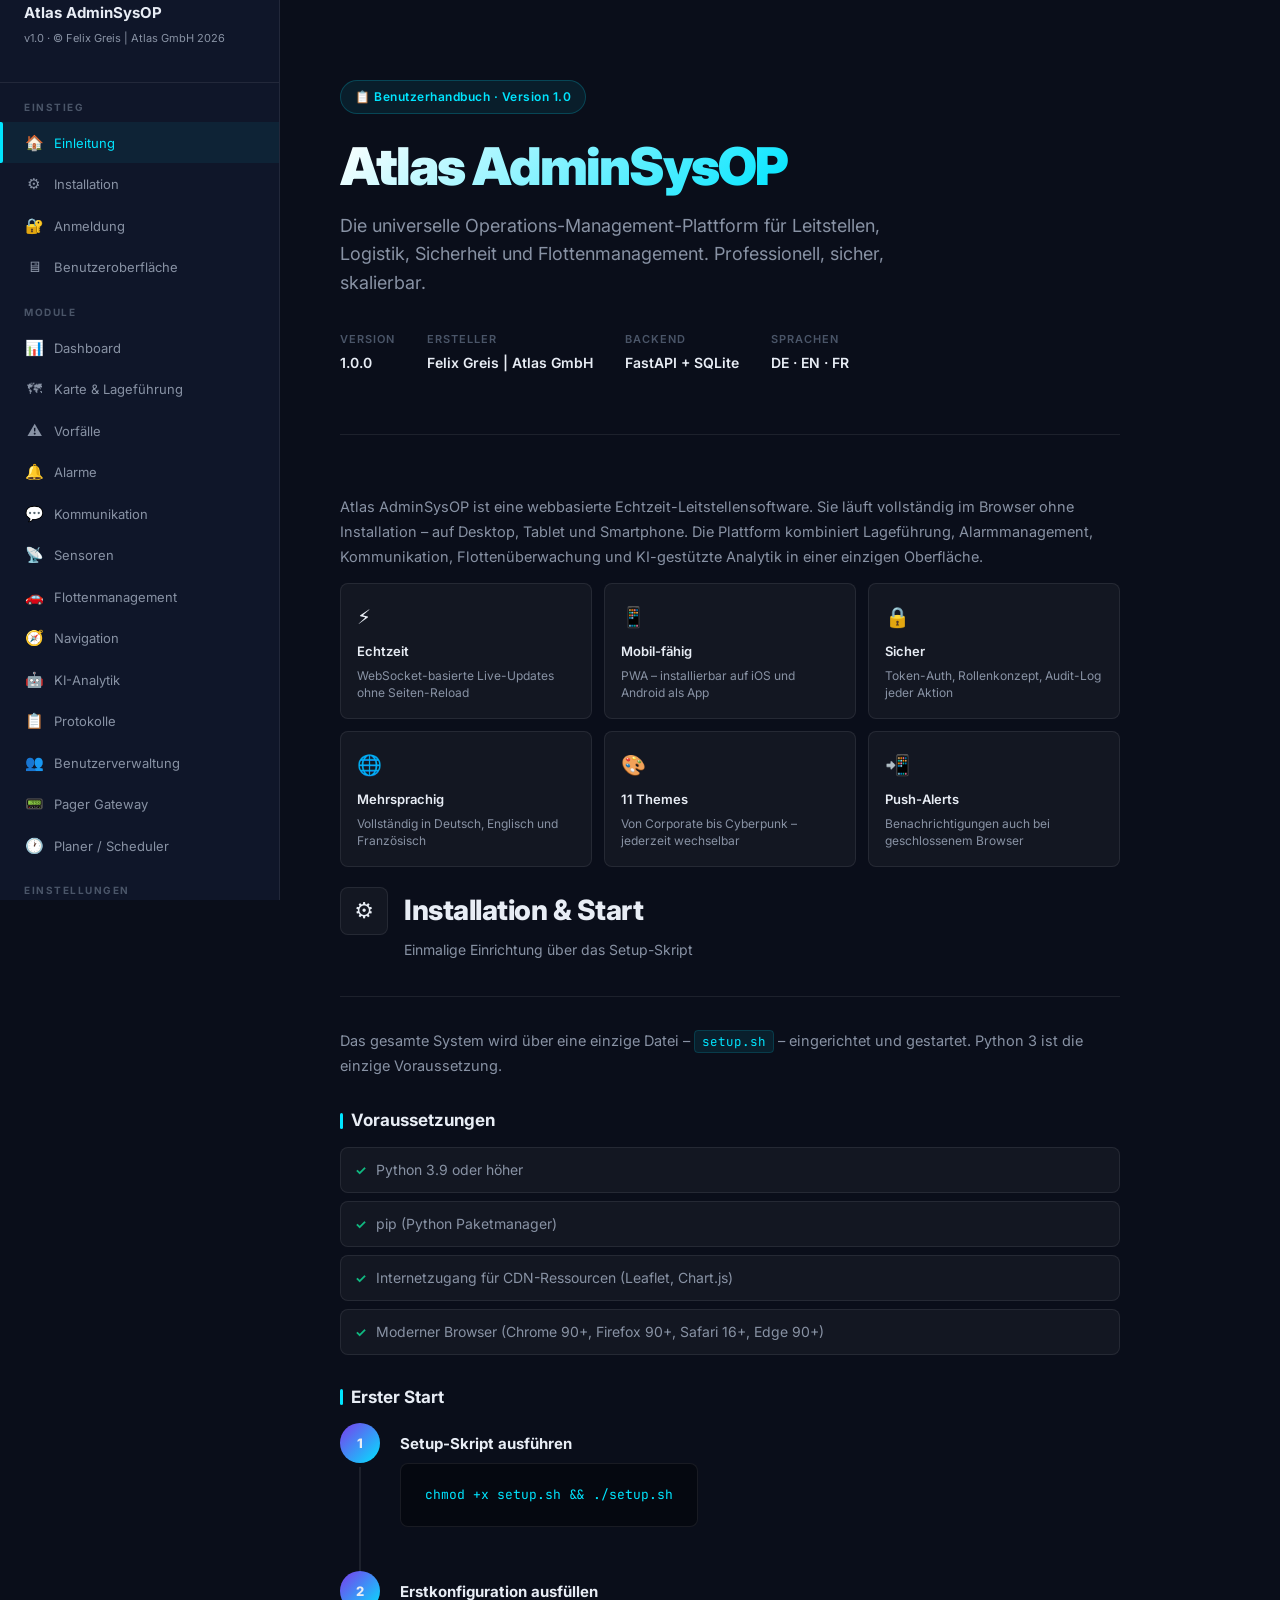
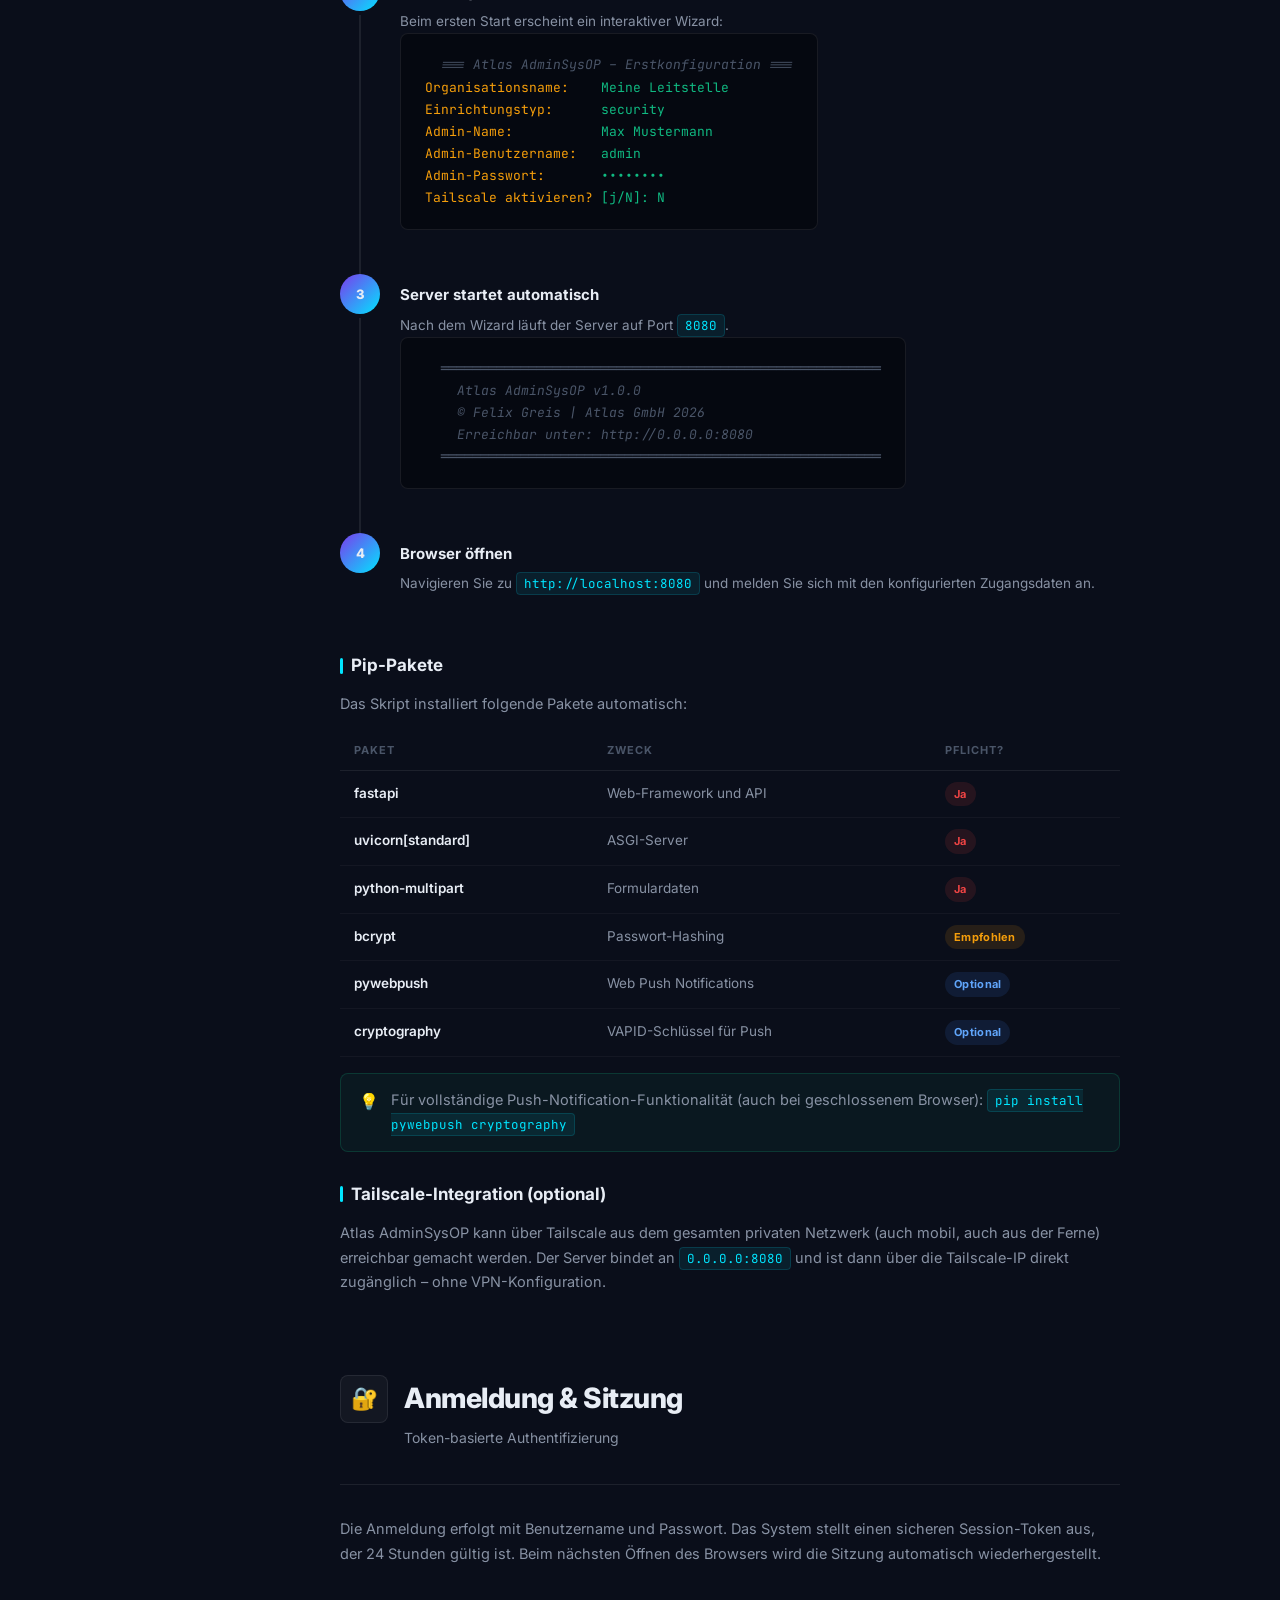
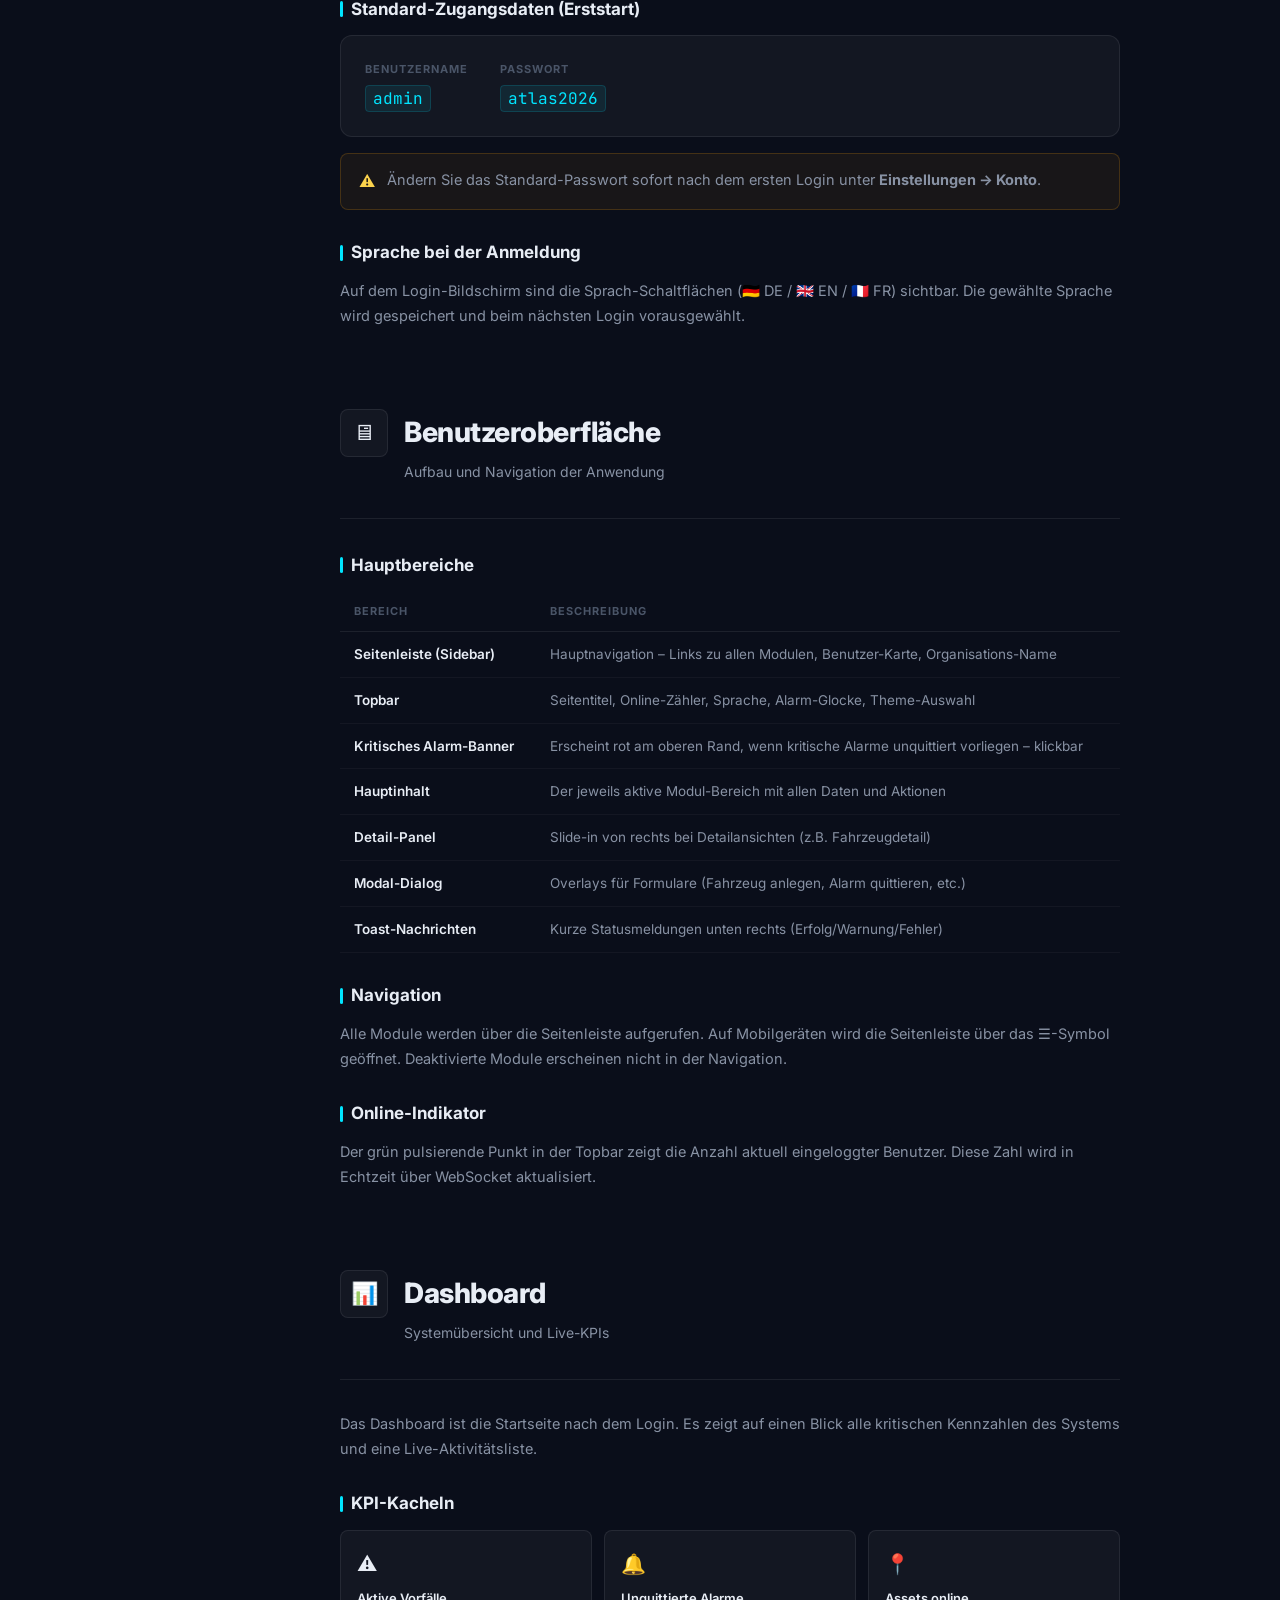
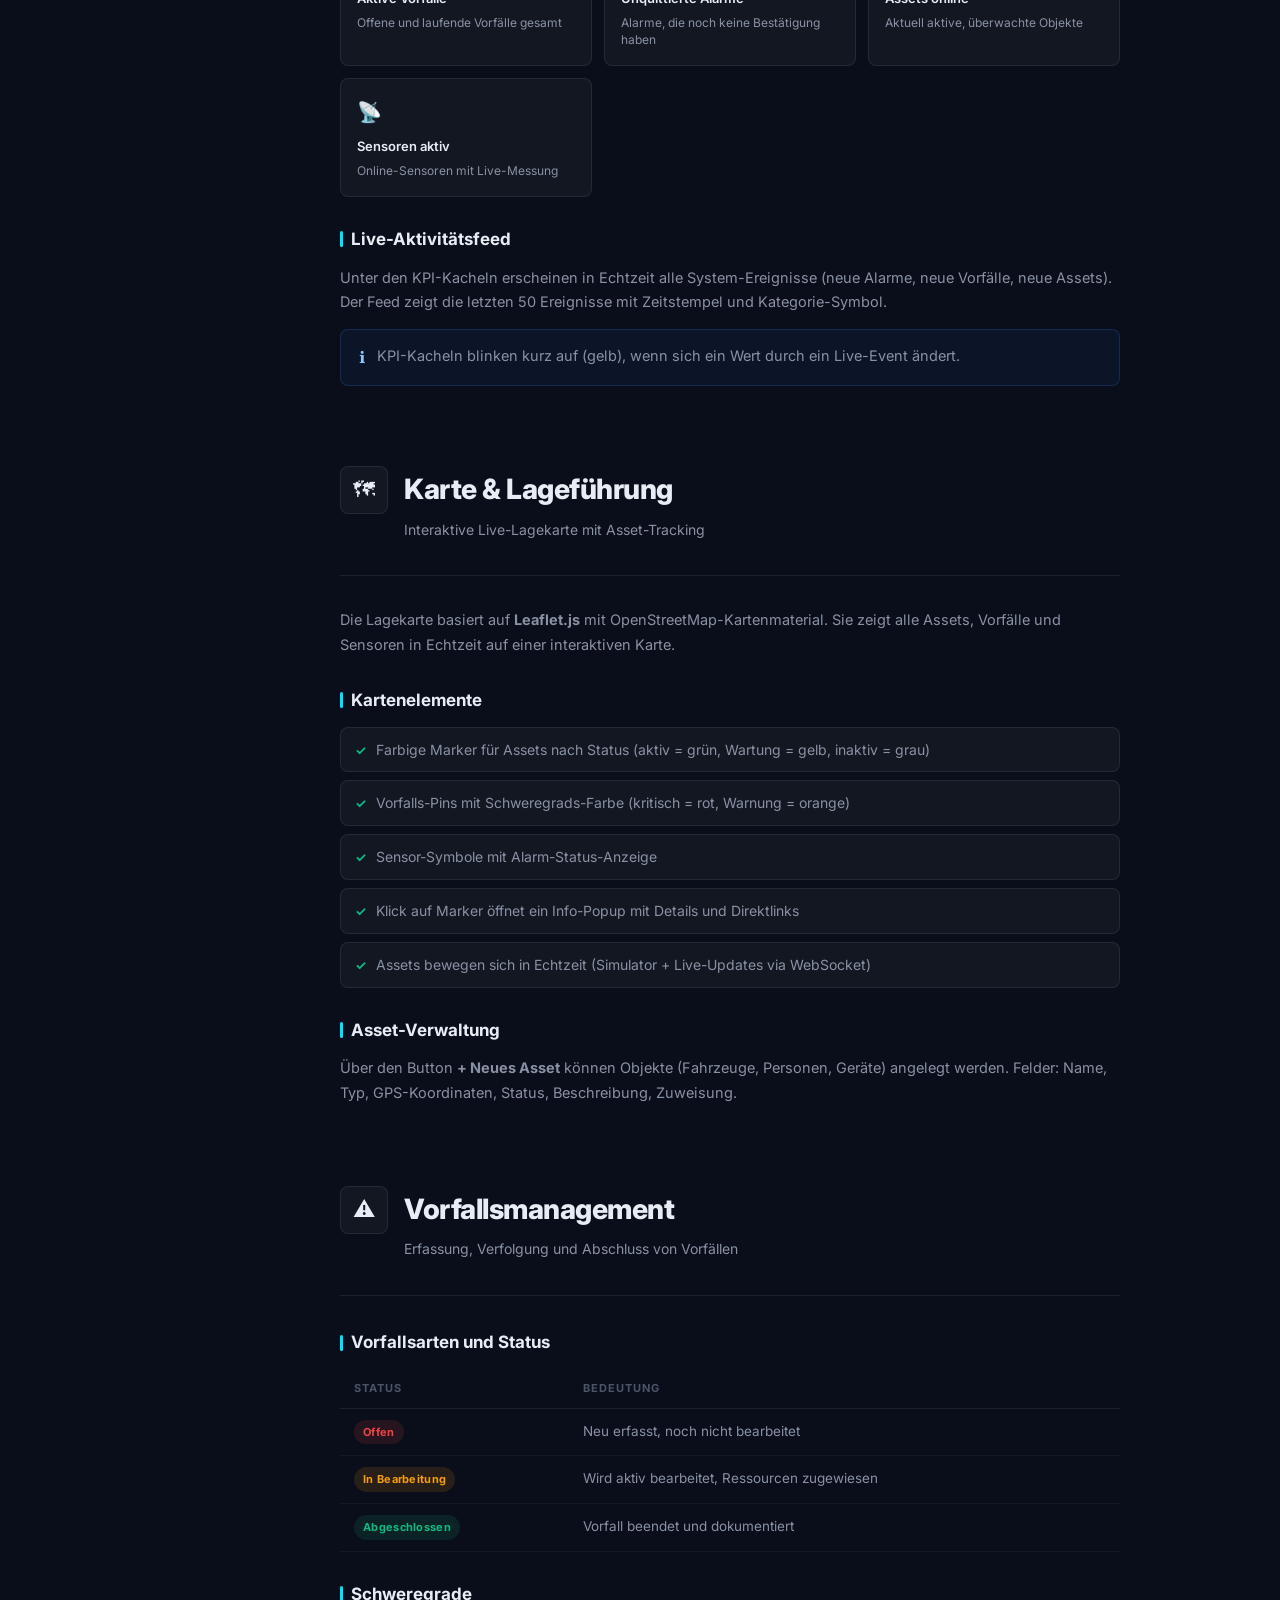
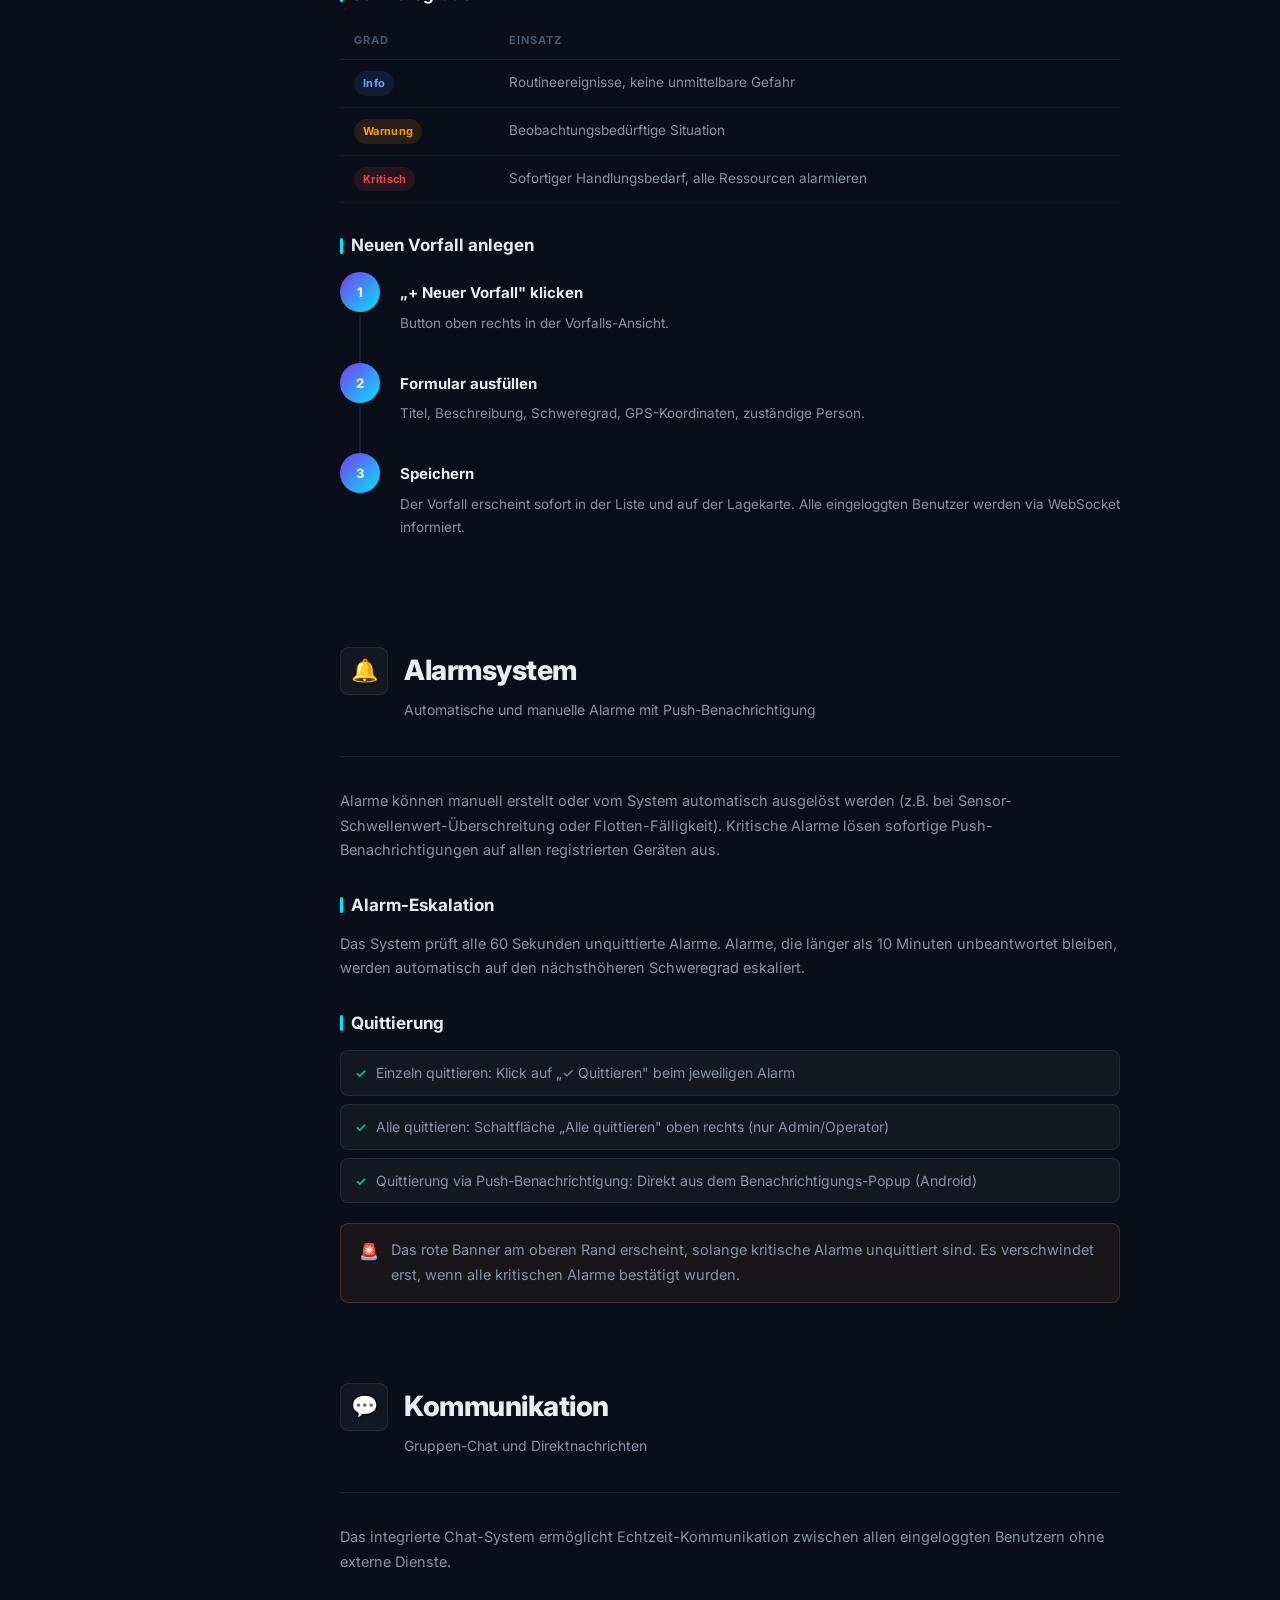
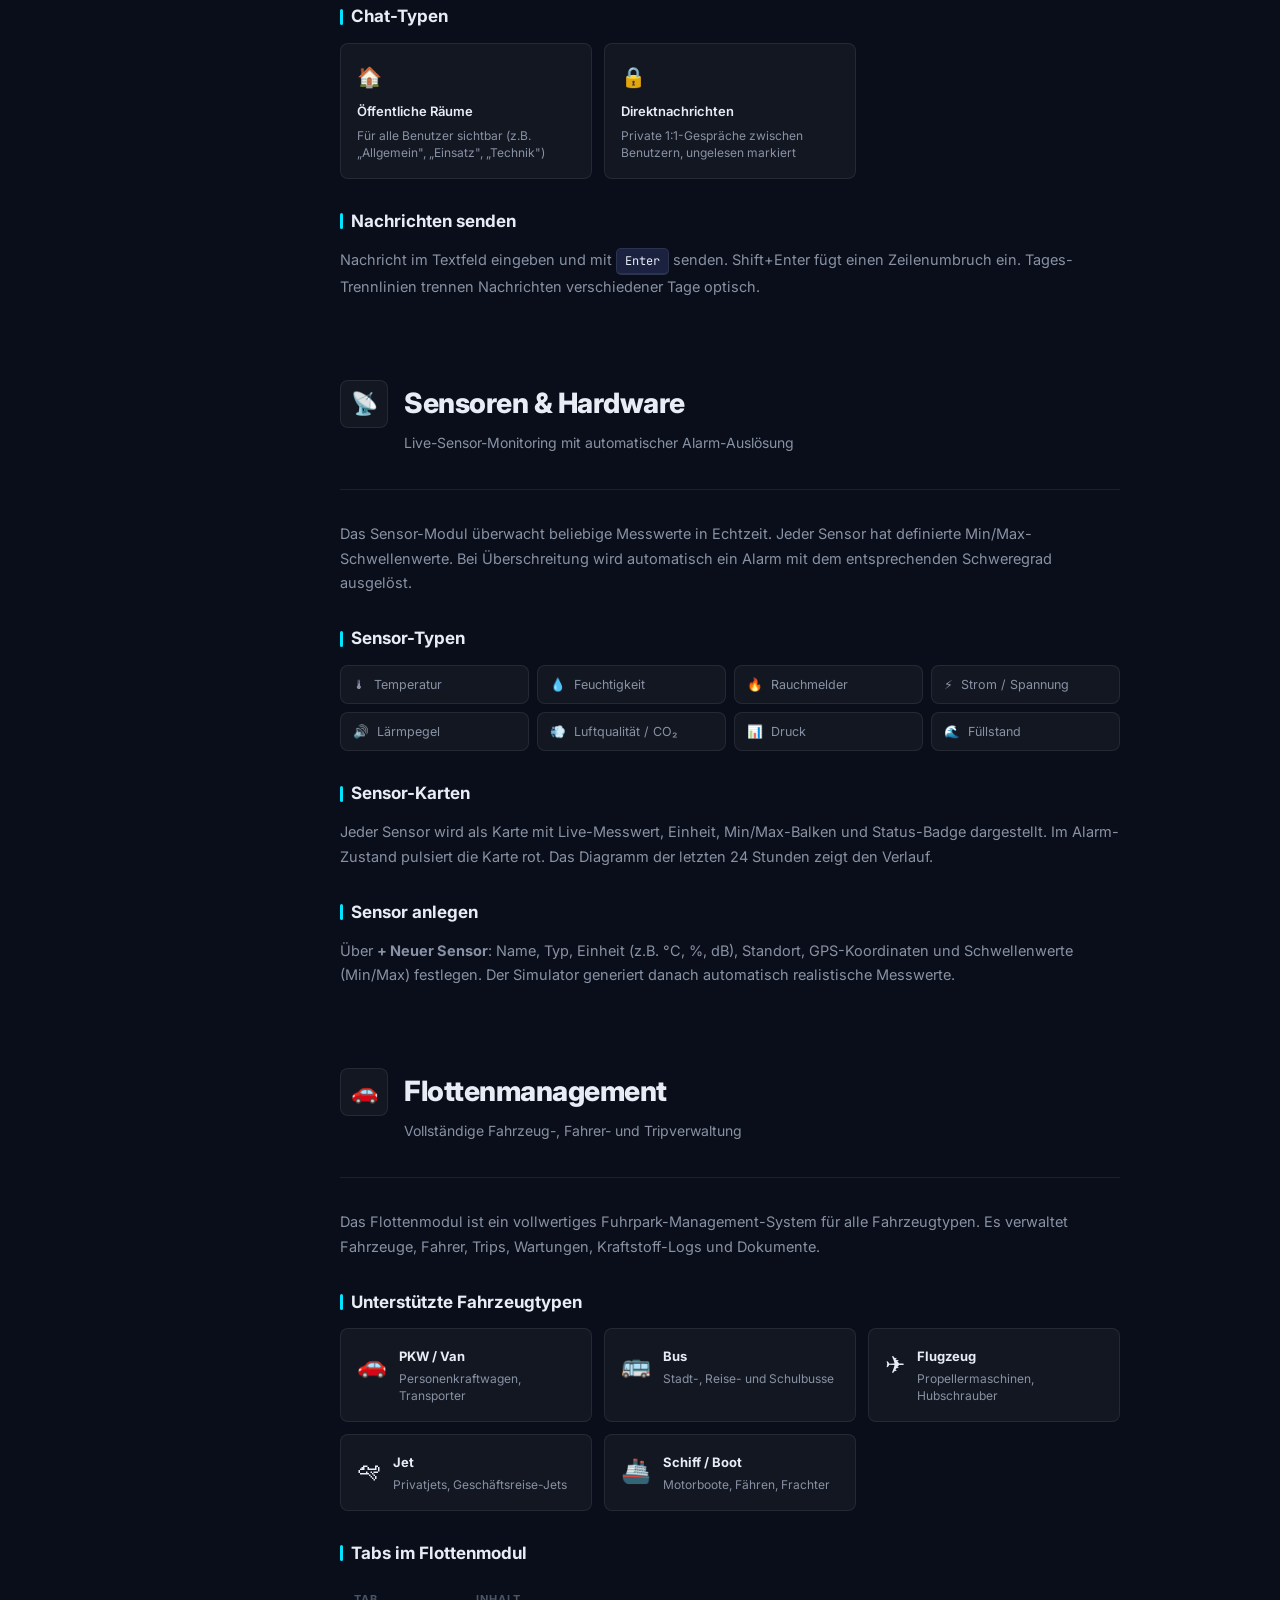
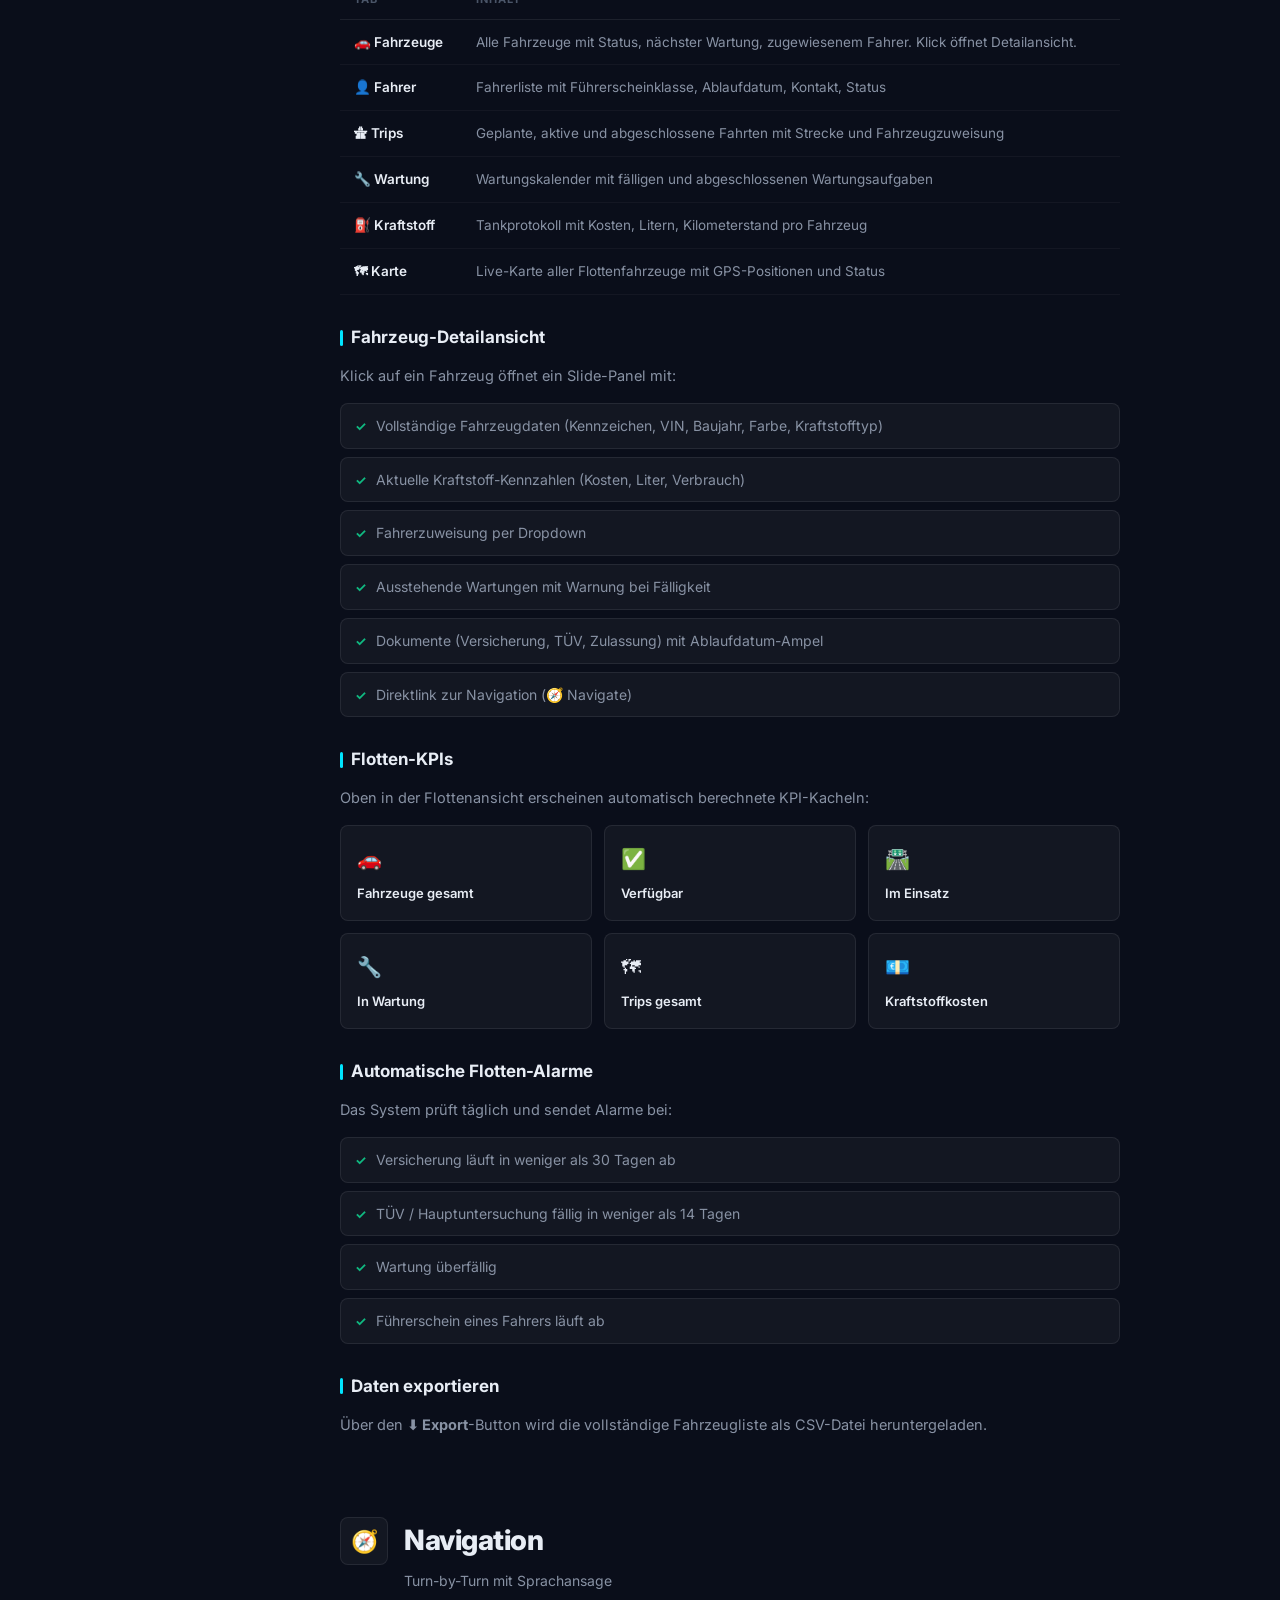
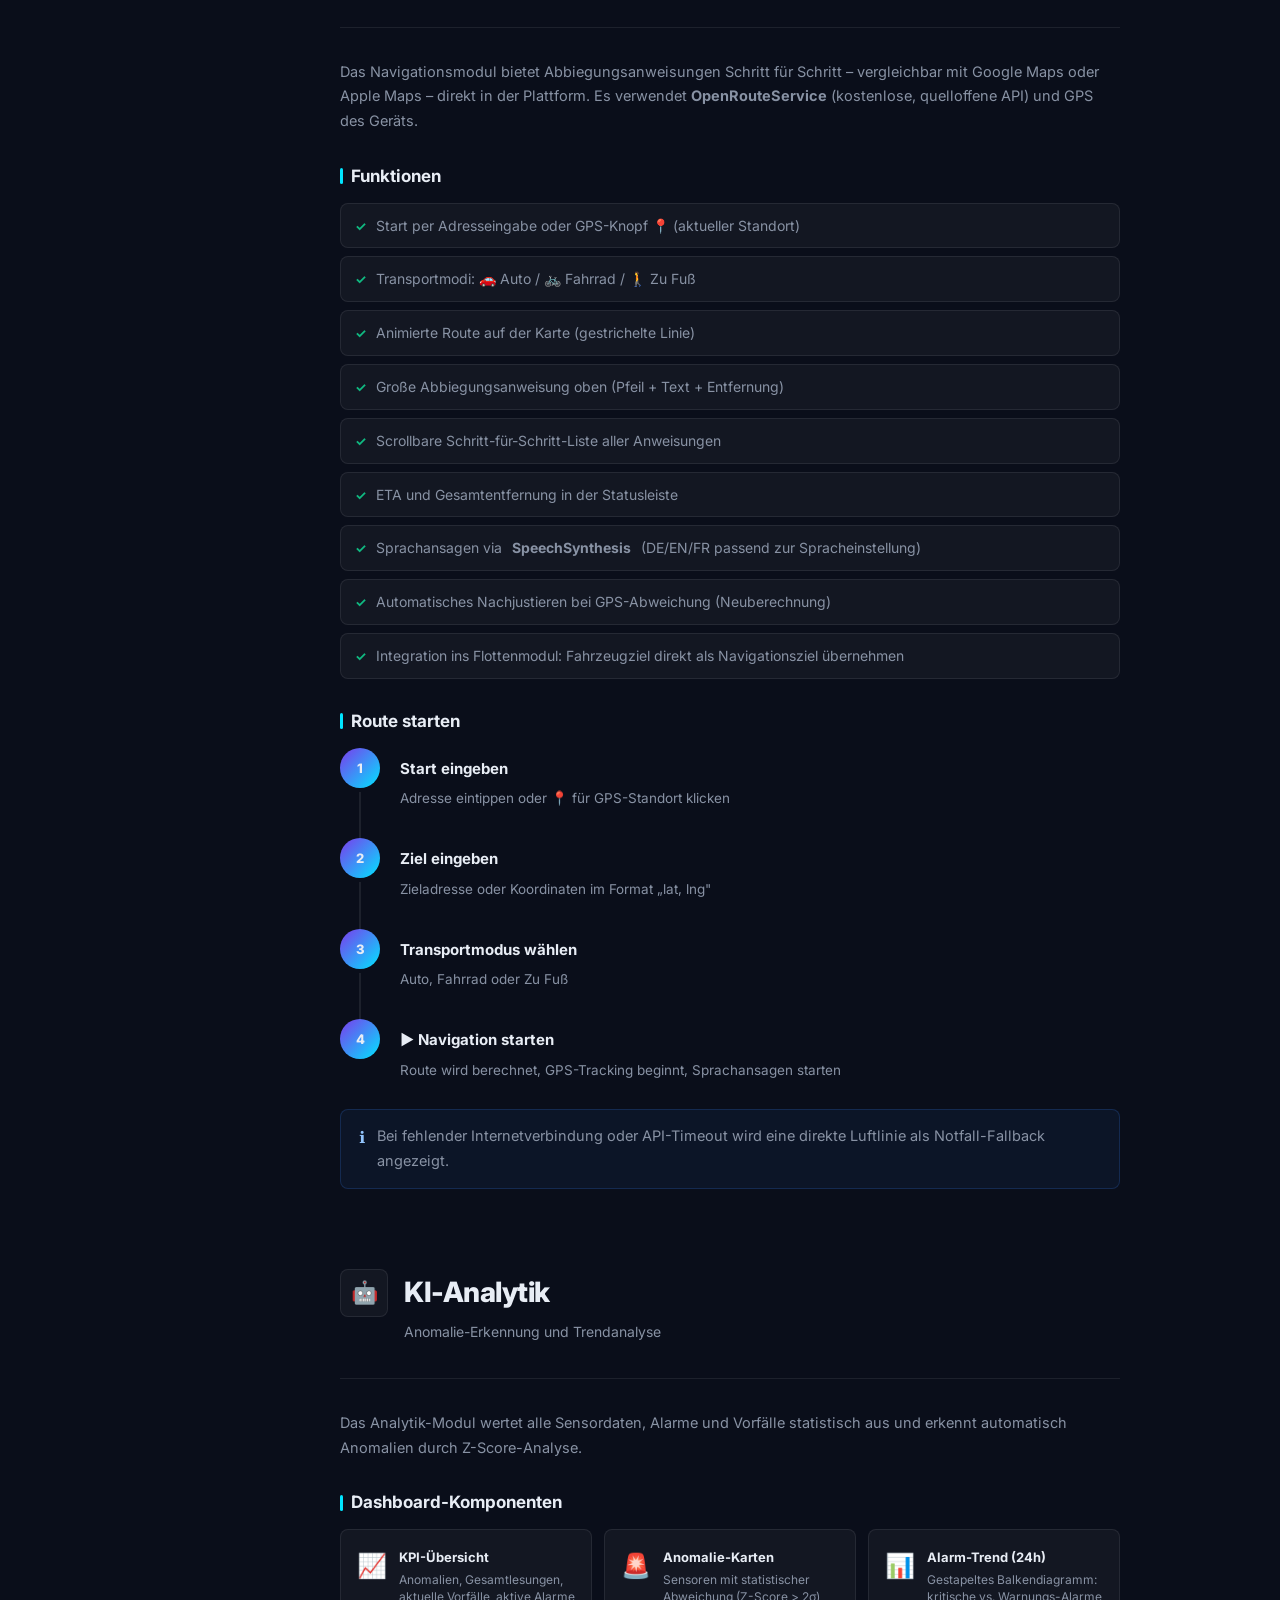
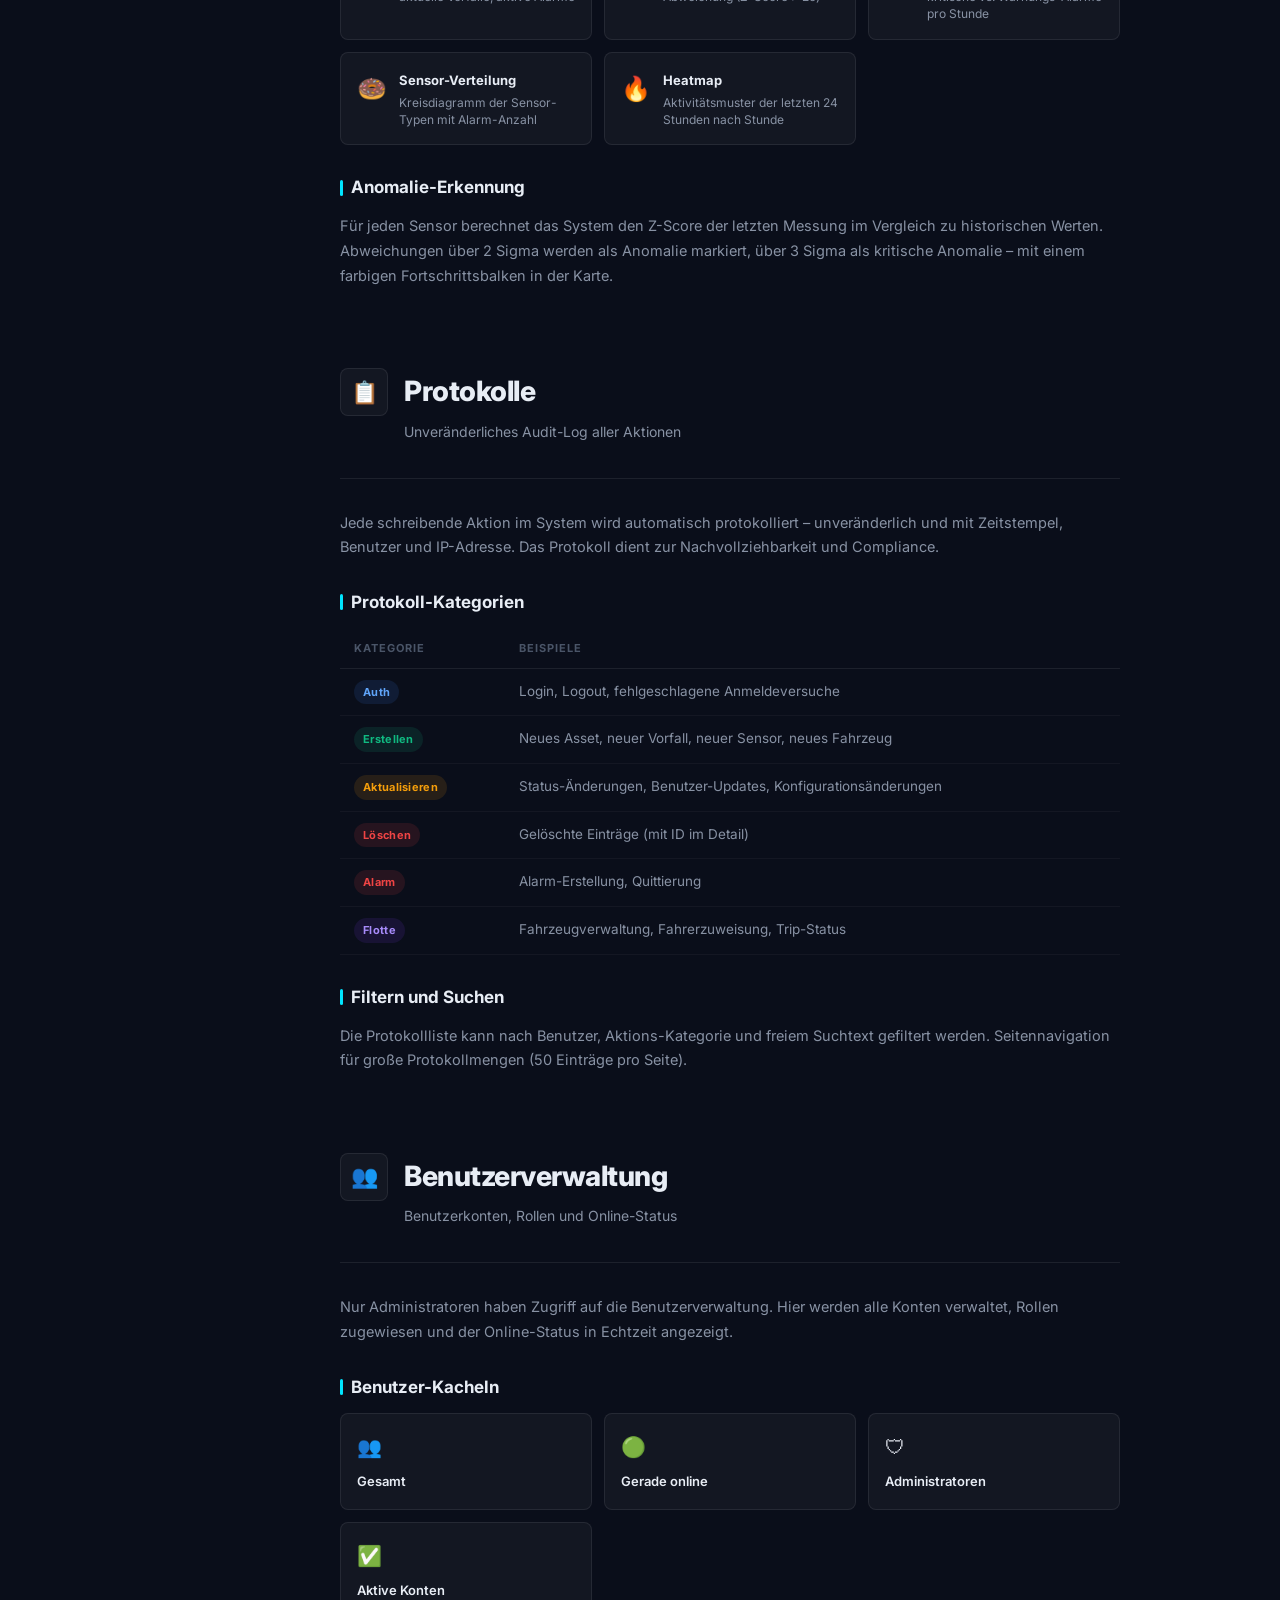
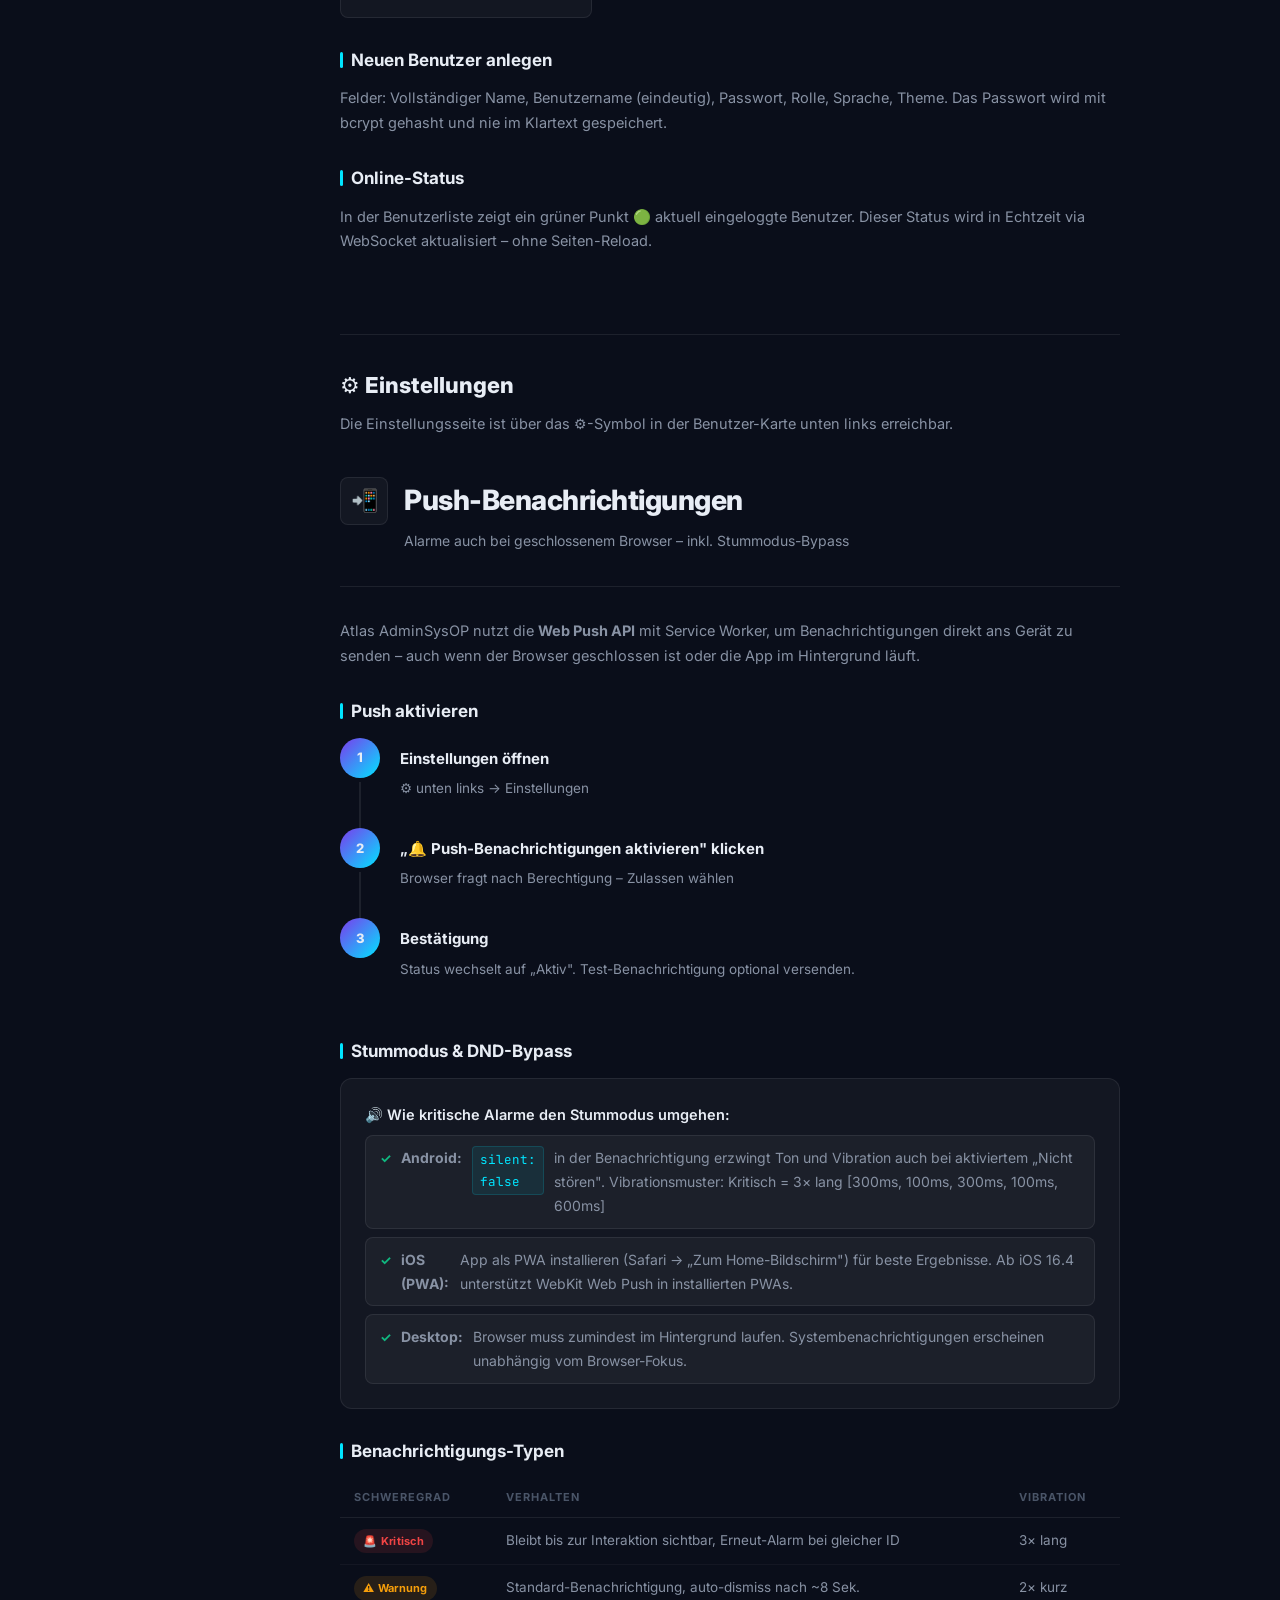
==== static/manual.html @ 99783ec6 "feat: Fleet fuel display, trip completion modal, comprehensive bug fixes Fleet page: - Vehicle cards" ====
<!DOCTYPE html>
<html lang="de">
<head>
  <meta charset="UTF-8">
  <meta name="viewport" content="width=device-width, initial-scale=1.0">
  <title>Atlas AdminSysOP – Benutzerhandbuch</title>
  <link href="https://fonts.googleapis.com/css2?family=Inter:wght@300;400;500;600;700;800;900&family=JetBrains+Mono:wght@400;500&display=swap" rel="stylesheet">
  <style>
    /* ─── Reset & Base ─────────────────────────────────────────── */
    *, *::before, *::after { box-sizing: border-box; margin: 0; padding: 0; }

    :root {
      --accent:       #00e5ff;
      --accent2:      #7c3aed;
      --accent3:      #10b981;
      --bg:           #0a0e1a;
      --bg2:          #0f1629;
      --bg3:          #1a2240;
      --card:         rgba(255,255,255,0.04);
      --card-border:  rgba(255,255,255,0.08);
      --text:         #e8edf5;
      --text-muted:   #8892a4;
      --text-dim:     #4a5568;
      --danger:       #ef4444;
      --warning:      #f59e0b;
      --success:      #10b981;
      --info:         #3b82f6;
      --sidebar-w:    280px;
      --font:         'Inter', system-ui, sans-serif;
      --mono:         'JetBrains Mono', monospace;
      --radius:       12px;
      --radius-sm:    8px;
      --radius-lg:    20px;
      --shadow:       0 4px 24px rgba(0,0,0,0.4);
      --glow:         0 0 20px rgba(0,229,255,0.15);
    }

    html { scroll-behavior: smooth; }

    body {
      font-family: var(--font);
      background: var(--bg);
      color: var(--text);
      line-height: 1.7;
      display: flex;
      min-height: 100vh;
    }

    /* ─── Sidebar ──────────────────────────────────────────────── */
    #toc {
      width: var(--sidebar-w);
      flex-shrink: 0;
      position: fixed;
      top: 0; left: 0; bottom: 0;
      background: var(--bg2);
      border-right: 1px solid var(--card-border);
      overflow-y: auto;
      z-index: 100;
      display: flex;
      flex-direction: column;
    }

    #toc::-webkit-scrollbar { width: 4px; }
    #toc::-webkit-scrollbar-track { background: transparent; }
    #toc::-webkit-scrollbar-thumb { background: var(--bg3); border-radius: 2px; }

    .toc-logo {
      padding: 28px 24px 20px;
      border-bottom: 1px solid var(--card-border);
    }
    .toc-logo-badge {
      display: inline-flex;
      align-items: center;
      gap: 8px;
      background: linear-gradient(135deg, var(--accent2), var(--accent));
      padding: 6px 12px;
      border-radius: 6px;
      font-size: 11px;
      font-weight: 700;
      letter-spacing: 1px;
      text-transform: uppercase;
      margin-bottom: 10px;
    }
    .toc-logo h2 {
      font-size: 15px;
      font-weight: 700;
      color: var(--text);
      margin-bottom: 4px;
    }
    .toc-logo p {
      font-size: 11px;
      color: var(--text-muted);
    }

    .toc-section-label {
      font-size: 10px;
      font-weight: 700;
      letter-spacing: 1.5px;
      text-transform: uppercase;
      color: var(--text-dim);
      padding: 16px 24px 6px;
    }

    .toc-item {
      display: flex;
      align-items: center;
      gap: 10px;
      padding: 8px 24px;
      font-size: 13px;
      color: var(--text-muted);
      text-decoration: none;
      border-radius: 0;
      transition: all 0.15s;
      position: relative;
    }
    .toc-item:hover {
      color: var(--text);
      background: rgba(255,255,255,0.04);
    }
    .toc-item.active {
      color: var(--accent);
      background: rgba(0,229,255,0.06);
    }
    .toc-item.active::before {
      content: '';
      position: absolute;
      left: 0; top: 0; bottom: 0;
      width: 3px;
      background: var(--accent);
      border-radius: 0 2px 2px 0;
    }
    .toc-icon { font-size: 15px; width: 20px; text-align: center; flex-shrink: 0; }

    .toc-sub {
      padding-left: 54px;
      font-size: 12px;
      color: var(--text-dim);
    }
    .toc-sub:hover { color: var(--text-muted); }

    .toc-footer {
      margin-top: auto;
      padding: 16px 24px;
      border-top: 1px solid var(--card-border);
      font-size: 11px;
      color: var(--text-dim);
    }

    /* ─── Main Content ─────────────────────────────────────────── */
    #content {
      margin-left: var(--sidebar-w);
      flex: 1;
      max-width: 900px;
      padding: 0 60px 100px;
    }

    /* ─── Hero ─────────────────────────────────────────────────── */
    .hero {
      padding: 80px 0 60px;
      border-bottom: 1px solid var(--card-border);
      margin-bottom: 60px;
    }
    .hero-badge {
      display: inline-flex;
      align-items: center;
      gap: 8px;
      background: rgba(0,229,255,0.08);
      border: 1px solid rgba(0,229,255,0.2);
      color: var(--accent);
      padding: 6px 14px;
      border-radius: 100px;
      font-size: 12px;
      font-weight: 600;
      letter-spacing: 0.5px;
      margin-bottom: 24px;
    }
    .hero h1 {
      font-size: 52px;
      font-weight: 900;
      line-height: 1.1;
      letter-spacing: -2px;
      margin-bottom: 16px;
      background: linear-gradient(135deg, #fff 0%, var(--accent) 60%, var(--accent2) 100%);
      -webkit-background-clip: text;
      -webkit-text-fill-color: transparent;
      background-clip: text;
    }
    .hero p {
      font-size: 18px;
      color: var(--text-muted);
      max-width: 580px;
      line-height: 1.6;
      margin-bottom: 32px;
    }
    .hero-meta {
      display: flex;
      gap: 32px;
      flex-wrap: wrap;
    }
    .hero-meta-item {
      display: flex;
      flex-direction: column;
      gap: 2px;
    }
    .hero-meta-label {
      font-size: 11px;
      font-weight: 600;
      letter-spacing: 1px;
      text-transform: uppercase;
      color: var(--text-dim);
    }
    .hero-meta-value {
      font-size: 14px;
      font-weight: 600;
      color: var(--text);
    }

    /* ─── Sections ─────────────────────────────────────────────── */
    .section {
      margin-bottom: 80px;
      scroll-margin-top: 30px;
    }

    .section-header {
      display: flex;
      align-items: flex-start;
      gap: 16px;
      margin-bottom: 32px;
      padding-bottom: 20px;
      border-bottom: 1px solid var(--card-border);
    }
    .section-icon {
      width: 48px;
      height: 48px;
      border-radius: var(--radius-sm);
      display: flex;
      align-items: center;
      justify-content: center;
      font-size: 22px;
      flex-shrink: 0;
      background: var(--card);
      border: 1px solid var(--card-border);
    }
    .section-title h2 {
      font-size: 28px;
      font-weight: 800;
      letter-spacing: -0.5px;
      color: var(--text);
      margin-bottom: 4px;
    }
    .section-title p {
      font-size: 14px;
      color: var(--text-muted);
    }

    h3 {
      font-size: 17px;
      font-weight: 700;
      color: var(--text);
      margin: 28px 0 12px;
      display: flex;
      align-items: center;
      gap: 8px;
    }
    h3::before {
      content: '';
      display: inline-block;
      width: 3px;
      height: 16px;
      background: var(--accent);
      border-radius: 2px;
      flex-shrink: 0;
    }

    p { color: var(--text-muted); margin-bottom: 14px; font-size: 14.5px; }

    /* ─── Cards ────────────────────────────────────────────────── */
    .card {
      background: var(--card);
      border: 1px solid var(--card-border);
      border-radius: var(--radius);
      padding: 24px;
      margin-bottom: 16px;
    }

    .card-grid {
      display: grid;
      grid-template-columns: repeat(auto-fill, minmax(200px, 1fr));
      gap: 12px;
      margin-bottom: 20px;
    }

    .mini-card {
      background: var(--card);
      border: 1px solid var(--card-border);
      border-radius: var(--radius-sm);
      padding: 16px;
      display: flex;
      flex-direction: column;
      gap: 6px;
    }
    .mini-card-icon { font-size: 20px; }
    .mini-card-title {
      font-size: 13px;
      font-weight: 600;
      color: var(--text);
    }
    .mini-card-desc {
      font-size: 12px;
      color: var(--text-muted);
      line-height: 1.4;
    }

    /* ─── Feature List ─────────────────────────────────────────── */
    .feature-list {
      list-style: none;
      display: flex;
      flex-direction: column;
      gap: 8px;
      margin-bottom: 20px;
    }
    .feature-list li {
      display: flex;
      align-items: flex-start;
      gap: 10px;
      font-size: 14px;
      color: var(--text-muted);
      padding: 10px 14px;
      background: var(--card);
      border: 1px solid var(--card-border);
      border-radius: var(--radius-sm);
    }
    .feature-list li::before {
      content: '✓';
      color: var(--success);
      font-weight: 700;
      font-size: 13px;
      flex-shrink: 0;
      margin-top: 1px;
    }

    /* ─── Steps ────────────────────────────────────────────────── */
    .steps {
      counter-reset: step;
      display: flex;
      flex-direction: column;
      gap: 0;
    }
    .step {
      display: flex;
      gap: 20px;
      position: relative;
    }
    .step:not(:last-child)::after {
      content: '';
      position: absolute;
      left: 19px;
      top: 44px;
      bottom: 0;
      width: 2px;
      background: var(--card-border);
    }
    .step-num {
      counter-increment: step;
      width: 40px;
      height: 40px;
      border-radius: 50%;
      background: linear-gradient(135deg, var(--accent2), var(--accent));
      display: flex;
      align-items: center;
      justify-content: center;
      font-size: 13px;
      font-weight: 800;
      flex-shrink: 0;
      position: relative;
      z-index: 1;
    }
    .step-num::before { content: counter(step); }
    .step-body {
      padding: 8px 0 28px;
    }
    .step-body h4 {
      font-size: 15px;
      font-weight: 700;
      color: var(--text);
      margin-bottom: 6px;
    }
    .step-body p {
      font-size: 13.5px;
      margin-bottom: 0;
    }

    /* ─── Code ─────────────────────────────────────────────────── */
    code {
      font-family: var(--mono);
      font-size: 12.5px;
      background: rgba(0,229,255,0.08);
      color: var(--accent);
      padding: 2px 7px;
      border-radius: 4px;
      border: 1px solid rgba(0,229,255,0.15);
    }

    pre {
      font-family: var(--mono);
      font-size: 13px;
      background: #050810;
      border: 1px solid var(--card-border);
      border-radius: var(--radius-sm);
      padding: 20px 24px;
      overflow-x: auto;
      margin-bottom: 16px;
      line-height: 1.7;
      color: #a8b5c8;
    }
    pre .cmd { color: #00e5ff; }
    pre .comment { color: #4a5568; font-style: italic; }
    pre .string { color: #10b981; }
    pre .key { color: #f59e0b; }

    /* ─── Tables ───────────────────────────────────────────────── */
    .table-wrap { overflow-x: auto; margin-bottom: 16px; }
    table {
      width: 100%;
      border-collapse: collapse;
      font-size: 13.5px;
    }
    th {
      text-align: left;
      padding: 10px 14px;
      font-size: 11px;
      font-weight: 700;
      letter-spacing: 1px;
      text-transform: uppercase;
      color: var(--text-dim);
      border-bottom: 1px solid var(--card-border);
    }
    td {
      padding: 11px 14px;
      color: var(--text-muted);
      border-bottom: 1px solid rgba(255,255,255,0.04);
      vertical-align: top;
    }
    tr:hover td { background: rgba(255,255,255,0.02); }
    td:first-child { font-weight: 600; color: var(--text); }

    /* ─── Badges / Pills ───────────────────────────────────────── */
    .badge {
      display: inline-flex;
      align-items: center;
      padding: 3px 9px;
      border-radius: 100px;
      font-size: 11px;
      font-weight: 700;
      letter-spacing: 0.3px;
    }
    .badge-success { background: rgba(16,185,129,0.12); color: #10b981; }
    .badge-warning { background: rgba(245,158,11,0.12); color: #f59e0b; }
    .badge-danger  { background: rgba(239,68,68,0.12);  color: #ef4444; }
    .badge-info    { background: rgba(59,130,246,0.12); color: #60a5fa; }
    .badge-purple  { background: rgba(124,58,237,0.12); color: #a78bfa; }
    .badge-cyan    { background: rgba(0,229,255,0.12);  color: #00e5ff; }

    /* ─── Alert boxes ──────────────────────────────────────────── */
    .alert-box {
      display: flex;
      gap: 12px;
      padding: 14px 18px;
      border-radius: var(--radius-sm);
      font-size: 13.5px;
      margin-bottom: 16px;
      border: 1px solid;
    }
    .alert-box-icon { font-size: 16px; flex-shrink: 0; }
    .alert-box p { margin: 0; }
    .alert-info    { background: rgba(59,130,246,0.06);  border-color: rgba(59,130,246,0.2);  color: #93c5fd; }
    .alert-warning { background: rgba(245,158,11,0.06);  border-color: rgba(245,158,11,0.2);  color: #fcd34d; }
    .alert-tip     { background: rgba(16,185,129,0.06);  border-color: rgba(16,185,129,0.2);  color: #6ee7b7; }

    /* ─── Theme grid ───────────────────────────────────────────── */
    .theme-grid {
      display: grid;
      grid-template-columns: repeat(auto-fill, minmax(140px, 1fr));
      gap: 10px;
      margin-bottom: 20px;
    }
    .theme-chip {
      border-radius: var(--radius-sm);
      padding: 12px;
      font-size: 12px;
      font-weight: 600;
      text-align: center;
      border: 1px solid transparent;
    }

    /* ─── Module grid ──────────────────────────────────────────── */
    .module-grid {
      display: grid;
      grid-template-columns: repeat(auto-fill, minmax(220px, 1fr));
      gap: 12px;
      margin-bottom: 24px;
    }
    .module-item {
      background: var(--card);
      border: 1px solid var(--card-border);
      border-radius: var(--radius-sm);
      padding: 16px;
      display: flex;
      gap: 12px;
      align-items: flex-start;
    }
    .module-emoji { font-size: 24px; flex-shrink: 0; }
    .module-info h4 { font-size: 13px; font-weight: 700; color: var(--text); margin-bottom: 4px; }
    .module-info p  { font-size: 12px; color: var(--text-muted); margin: 0; line-height: 1.4; }

    /* ─── Tone grid ────────────────────────────────────────────── */
    .tone-grid {
      display: grid;
      grid-template-columns: repeat(auto-fill, minmax(180px, 1fr));
      gap: 8px;
    }
    .tone-item {
      display: flex;
      align-items: center;
      gap: 8px;
      padding: 8px 12px;
      background: var(--card);
      border: 1px solid var(--card-border);
      border-radius: var(--radius-sm);
      font-size: 12.5px;
      color: var(--text-muted);
    }
    .tone-num {
      font-family: var(--mono);
      font-size: 11px;
      color: var(--text-dim);
      min-width: 20px;
    }

    /* ─── Keyboard shortcut ────────────────────────────────────── */
    kbd {
      display: inline-flex;
      align-items: center;
      padding: 2px 8px;
      background: var(--bg3);
      border: 1px solid var(--card-border);
      border-bottom-width: 2px;
      border-radius: 5px;
      font-family: var(--mono);
      font-size: 12px;
      color: var(--text);
    }

    /* ─── Divider ──────────────────────────────────────────────── */
    .divider {
      height: 1px;
      background: var(--card-border);
      margin: 32px 0;
    }

    /* ─── Scroll progress ──────────────────────────────────────── */
    #progress-bar {
      position: fixed;
      top: 0; left: 0;
      height: 3px;
      background: linear-gradient(90deg, var(--accent2), var(--accent));
      transition: width 0.1s;
      z-index: 999;
    }

    /* ─── Back to top ──────────────────────────────────────────── */
    #back-to-top {
      position: fixed;
      bottom: 32px;
      right: 32px;
      width: 44px;
      height: 44px;
      border-radius: 50%;
      background: var(--bg3);
      border: 1px solid var(--card-border);
      color: var(--text-muted);
      font-size: 18px;
      cursor: pointer;
      display: flex;
      align-items: center;
      justify-content: center;
      opacity: 0;
      transition: opacity 0.2s, transform 0.2s;
      z-index: 99;
    }
    #back-to-top.visible { opacity: 1; }
    #back-to-top:hover { transform: translateY(-2px); color: var(--text); }

    /* ─── Responsive ───────────────────────────────────────────── */
    @media (max-width: 900px) {
      #toc { display: none; }
      #content { margin-left: 0; padding: 0 24px 80px; }
      .hero h1 { font-size: 36px; }
    }

    /* ─── Print ────────────────────────────────────────────────── */
    @media print {
      #toc, #progress-bar, #back-to-top { display: none !important; }
      #content { margin-left: 0; }
      body { background: white; color: black; }
    }

    /* ─── Scrollbar ────────────────────────────────────────────── */
    ::-webkit-scrollbar { width: 6px; }
    ::-webkit-scrollbar-track { background: transparent; }
    ::-webkit-scrollbar-thumb { background: var(--bg3); border-radius: 3px; }
  </style>
</head>
<body>

<div id="progress-bar"></div>

<!-- ══════════════════════════════════════════════════
     SIDEBAR / TOC
══════════════════════════════════════════════════ -->
<nav id="toc">
  <div class="toc-logo">
    <div class="toc-logo-badge">📋 Handbuch</div>
    <h2>Atlas AdminSysOP</h2>
    <p>v1.0 · © Felix Greis | Atlas GmbH 2026</p>
  </div>

  <div class="toc-section-label">Einstieg</div>
  <a class="toc-item active" href="#einleitung"><span class="toc-icon">🏠</span> Einleitung</a>
  <a class="toc-item" href="#installation"><span class="toc-icon">⚙️</span> Installation</a>
  <a class="toc-item" href="#login"><span class="toc-icon">🔐</span> Anmeldung</a>
  <a class="toc-item" href="#oberflaeche"><span class="toc-icon">🖥</span> Benutzeroberfläche</a>

  <div class="toc-section-label">Module</div>
  <a class="toc-item" href="#dashboard"><span class="toc-icon">📊</span> Dashboard</a>
  <a class="toc-item" href="#karte"><span class="toc-icon">🗺</span> Karte & Lageführung</a>
  <a class="toc-item" href="#vorfaelle"><span class="toc-icon">⚠️</span> Vorfälle</a>
  <a class="toc-item" href="#alarme"><span class="toc-icon">🔔</span> Alarme</a>
  <a class="toc-item" href="#kommunikation"><span class="toc-icon">💬</span> Kommunikation</a>
  <a class="toc-item" href="#sensoren"><span class="toc-icon">📡</span> Sensoren</a>
  <a class="toc-item" href="#flottenmanagement"><span class="toc-icon">🚗</span> Flottenmanagement</a>
  <a class="toc-item" href="#navigation"><span class="toc-icon">🧭</span> Navigation</a>
  <a class="toc-item" href="#analytics"><span class="toc-icon">🤖</span> KI-Analytik</a>
  <a class="toc-item" href="#protokolle"><span class="toc-icon">📋</span> Protokolle</a>
  <a class="toc-item" href="#benutzer"><span class="toc-icon">👥</span> Benutzerverwaltung</a>
  <a class="toc-item" href="#pager"><span class="toc-icon">📟</span> Pager Gateway</a>
  <a class="toc-item" href="#planer"><span class="toc-icon">🕐</span> Planer / Scheduler</a>

  <div class="toc-section-label">Einstellungen</div>
  <a class="toc-item" href="#push"><span class="toc-icon">📲</span> Push-Benachrichtigungen</a>
  <a class="toc-item" href="#themes"><span class="toc-icon">🎨</span> Themes & Design</a>
  <a class="toc-item" href="#sprache"><span class="toc-icon">🌐</span> Sprache</a>
  <a class="toc-item" href="#toene"><span class="toc-icon">🔊</span> Alarmtöne</a>
  <a class="toc-item" href="#module-verwaltung"><span class="toc-icon">🧩</span> Modul-Verwaltung</a>

  <div class="toc-section-label">Referenz</div>
  <a class="toc-item" href="#rollen"><span class="toc-icon">🛡</span> Rollen & Rechte</a>
  <a class="toc-item" href="#api"><span class="toc-icon">🔌</span> API-Übersicht</a>
  <a class="toc-item" href="#troubleshooting"><span class="toc-icon">🔧</span> Fehlerbehebung</a>

  <div class="toc-footer">
    Atlas AdminSysOP Handbuch<br>
    Erstellt: 2026 · Felix Greis
  </div>
</nav>

<!-- ══════════════════════════════════════════════════
     MAIN CONTENT
══════════════════════════════════════════════════ -->
<main id="content">

  <!-- ── HERO ── -->
  <div class="hero" id="einleitung">
    <div class="hero-badge">📋 Benutzerhandbuch · Version 1.0</div>
    <h1>Atlas AdminSysOP</h1>
    <p>Die universelle Operations-Management-Plattform für Leitstellen, Logistik, Sicherheit und Flottenmanagement. Professionell, sicher, skalierbar.</p>
    <div class="hero-meta">
      <div class="hero-meta-item">
        <span class="hero-meta-label">Version</span>
        <span class="hero-meta-value">1.0.0</span>
      </div>
      <div class="hero-meta-item">
        <span class="hero-meta-label">Ersteller</span>
        <span class="hero-meta-value">Felix Greis | Atlas GmbH</span>
      </div>
      <div class="hero-meta-item">
        <span class="hero-meta-label">Backend</span>
        <span class="hero-meta-value">FastAPI + SQLite</span>
      </div>
      <div class="hero-meta-item">
        <span class="hero-meta-label">Sprachen</span>
        <span class="hero-meta-value">DE · EN · FR</span>
      </div>
    </div>
  </div>

  <!-- ── ÜBER DAS SYSTEM ── -->
  <p>Atlas AdminSysOP ist eine webbasierte Echtzeit-Leitstellensoftware. Sie läuft vollständig im Browser ohne Installation – auf Desktop, Tablet und Smartphone. Die Plattform kombiniert Lageführung, Alarmmanagement, Kommunikation, Flottenüberwachung und KI-gestützte Analytik in einer einzigen Oberfläche.</p>

  <div class="card-grid">
    <div class="mini-card">
      <div class="mini-card-icon">⚡</div>
      <div class="mini-card-title">Echtzeit</div>
      <div class="mini-card-desc">WebSocket-basierte Live-Updates ohne Seiten-Reload</div>
    </div>
    <div class="mini-card">
      <div class="mini-card-icon">📱</div>
      <div class="mini-card-title">Mobil-fähig</div>
      <div class="mini-card-desc">PWA – installierbar auf iOS und Android als App</div>
    </div>
    <div class="mini-card">
      <div class="mini-card-icon">🔒</div>
      <div class="mini-card-title">Sicher</div>
      <div class="mini-card-desc">Token-Auth, Rollenkonzept, Audit-Log jeder Aktion</div>
    </div>
    <div class="mini-card">
      <div class="mini-card-icon">🌐</div>
      <div class="mini-card-title">Mehrsprachig</div>
      <div class="mini-card-desc">Vollständig in Deutsch, Englisch und Französisch</div>
    </div>
    <div class="mini-card">
      <div class="mini-card-icon">🎨</div>
      <div class="mini-card-title">11 Themes</div>
      <div class="mini-card-desc">Von Corporate bis Cyberpunk – jederzeit wechselbar</div>
    </div>
    <div class="mini-card">
      <div class="mini-card-icon">📲</div>
      <div class="mini-card-title">Push-Alerts</div>
      <div class="mini-card-desc">Benachrichtigungen auch bei geschlossenem Browser</div>
    </div>
  </div>


  <!-- ══════════════════════════════════════════════════
       INSTALLATION
  ══════════════════════════════════════════════════ -->
  <section class="section" id="installation">
    <div class="section-header">
      <div class="section-icon">⚙️</div>
      <div class="section-title">
        <h2>Installation & Start</h2>
        <p>Einmalige Einrichtung über das Setup-Skript</p>
      </div>
    </div>

    <p>Das gesamte System wird über eine einzige Datei – <code>setup.sh</code> – eingerichtet und gestartet. Python 3 ist die einzige Voraussetzung.</p>

    <h3>Voraussetzungen</h3>
    <ul class="feature-list">
      <li>Python 3.9 oder höher</li>
      <li>pip (Python Paketmanager)</li>
      <li>Internetzugang für CDN-Ressourcen (Leaflet, Chart.js)</li>
      <li>Moderner Browser (Chrome 90+, Firefox 90+, Safari 16+, Edge 90+)</li>
    </ul>

    <h3>Erster Start</h3>
    <div class="steps">
      <div class="step">
        <div class="step-num"></div>
        <div class="step-body">
          <h4>Setup-Skript ausführen</h4>
          <pre><span class="cmd">chmod +x setup.sh && ./setup.sh</span></pre>
        </div>
      </div>
      <div class="step">
        <div class="step-num"></div>
        <div class="step-body">
          <h4>Erstkonfiguration ausfüllen</h4>
          <p>Beim ersten Start erscheint ein interaktiver Wizard:</p>
          <pre><span class="comment">  === Atlas AdminSysOP – Erstkonfiguration ===</span>
<span class="key">Organisationsname:</span>    <span class="string">Meine Leitstelle</span>
<span class="key">Einrichtungstyp:</span>      <span class="string">security</span>
<span class="key">Admin-Name:</span>           <span class="string">Max Mustermann</span>
<span class="key">Admin-Benutzername:</span>   <span class="string">admin</span>
<span class="key">Admin-Passwort:</span>       <span class="string">••••••••</span>
<span class="key">Tailscale aktivieren?</span> <span class="string">[j/N]: N</span></pre>
        </div>
      </div>
      <div class="step">
        <div class="step-num"></div>
        <div class="step-body">
          <h4>Server startet automatisch</h4>
          <p>Nach dem Wizard läuft der Server auf Port <code>8080</code>.</p>
          <pre><span class="comment">  ═══════════════════════════════════════════════════════
    Atlas AdminSysOP v1.0.0
    © Felix Greis | Atlas GmbH 2026
    Erreichbar unter: http://0.0.0.0:8080
  ═══════════════════════════════════════════════════════</span></pre>
        </div>
      </div>
      <div class="step">
        <div class="step-num"></div>
        <div class="step-body">
          <h4>Browser öffnen</h4>
          <p>Navigieren Sie zu <code>http://localhost:8080</code> und melden Sie sich mit den konfigurierten Zugangsdaten an.</p>
        </div>
      </div>
    </div>

    <h3>Pip-Pakete</h3>
    <p>Das Skript installiert folgende Pakete automatisch:</p>
    <div class="table-wrap">
      <table>
        <thead><tr><th>Paket</th><th>Zweck</th><th>Pflicht?</th></tr></thead>
        <tbody>
          <tr><td>fastapi</td><td>Web-Framework und API</td><td><span class="badge badge-danger">Ja</span></td></tr>
          <tr><td>uvicorn[standard]</td><td>ASGI-Server</td><td><span class="badge badge-danger">Ja</span></td></tr>
          <tr><td>python-multipart</td><td>Formulardaten</td><td><span class="badge badge-danger">Ja</span></td></tr>
          <tr><td>bcrypt</td><td>Passwort-Hashing</td><td><span class="badge badge-warning">Empfohlen</span></td></tr>
          <tr><td>pywebpush</td><td>Web Push Notifications</td><td><span class="badge badge-info">Optional</span></td></tr>
          <tr><td>cryptography</td><td>VAPID-Schlüssel für Push</td><td><span class="badge badge-info">Optional</span></td></tr>
        </tbody>
      </table>
    </div>

    <div class="alert-box alert-tip">
      <span class="alert-box-icon">💡</span>
      <p>Für vollständige Push-Notification-Funktionalität (auch bei geschlossenem Browser): <code>pip install pywebpush cryptography</code></p>
    </div>

    <h3>Tailscale-Integration (optional)</h3>
    <p>Atlas AdminSysOP kann über Tailscale aus dem gesamten privaten Netzwerk (auch mobil, auch aus der Ferne) erreichbar gemacht werden. Der Server bindet an <code>0.0.0.0:8080</code> und ist dann über die Tailscale-IP direkt zugänglich – ohne VPN-Konfiguration.</p>
  </section>


  <!-- ══════════════════════════════════════════════════
       LOGIN
  ══════════════════════════════════════════════════ -->
  <section class="section" id="login">
    <div class="section-header">
      <div class="section-icon">🔐</div>
      <div class="section-title">
        <h2>Anmeldung & Sitzung</h2>
        <p>Token-basierte Authentifizierung</p>
      </div>
    </div>

    <p>Die Anmeldung erfolgt mit Benutzername und Passwort. Das System stellt einen sicheren Session-Token aus, der 24 Stunden gültig ist. Beim nächsten Öffnen des Browsers wird die Sitzung automatisch wiederhergestellt.</p>

    <h3>Standard-Zugangsdaten (Erststart)</h3>
    <div class="card">
      <div style="display:flex;gap:32px;flex-wrap:wrap;">
        <div>
          <div style="font-size:11px;color:var(--text-dim);font-weight:700;letter-spacing:1px;text-transform:uppercase;margin-bottom:6px;">Benutzername</div>
          <code style="font-size:16px;">admin</code>
        </div>
        <div>
          <div style="font-size:11px;color:var(--text-dim);font-weight:700;letter-spacing:1px;text-transform:uppercase;margin-bottom:6px;">Passwort</div>
          <code style="font-size:16px;">atlas2026</code>
        </div>
      </div>
    </div>

    <div class="alert-box alert-warning">
      <span class="alert-box-icon">⚠️</span>
      <p>Ändern Sie das Standard-Passwort sofort nach dem ersten Login unter <strong>Einstellungen → Konto</strong>.</p>
    </div>

    <h3>Sprache bei der Anmeldung</h3>
    <p>Auf dem Login-Bildschirm sind die Sprach-Schaltflächen (🇩🇪 DE / 🇬🇧 EN / 🇫🇷 FR) sichtbar. Die gewählte Sprache wird gespeichert und beim nächsten Login vorausgewählt.</p>
  </section>


  <!-- ══════════════════════════════════════════════════
       BENUTZEROBERFLÄCHE
  ══════════════════════════════════════════════════ -->
  <section class="section" id="oberflaeche">
    <div class="section-header">
      <div class="section-icon">🖥</div>
      <div class="section-title">
        <h2>Benutzeroberfläche</h2>
        <p>Aufbau und Navigation der Anwendung</p>
      </div>
    </div>

    <h3>Hauptbereiche</h3>
    <div class="table-wrap">
      <table>
        <thead><tr><th>Bereich</th><th>Beschreibung</th></tr></thead>
        <tbody>
          <tr><td>Seitenleiste (Sidebar)</td><td>Hauptnavigation – Links zu allen Modulen, Benutzer-Karte, Organisations-Name</td></tr>
          <tr><td>Topbar</td><td>Seitentitel, Online-Zähler, Sprache, Alarm-Glocke, Theme-Auswahl</td></tr>
          <tr><td>Kritisches Alarm-Banner</td><td>Erscheint rot am oberen Rand, wenn kritische Alarme unquittiert vorliegen – klickbar</td></tr>
          <tr><td>Hauptinhalt</td><td>Der jeweils aktive Modul-Bereich mit allen Daten und Aktionen</td></tr>
          <tr><td>Detail-Panel</td><td>Slide-in von rechts bei Detailansichten (z.B. Fahrzeugdetail)</td></tr>
          <tr><td>Modal-Dialog</td><td>Overlays für Formulare (Fahrzeug anlegen, Alarm quittieren, etc.)</td></tr>
          <tr><td>Toast-Nachrichten</td><td>Kurze Statusmeldungen unten rechts (Erfolg/Warnung/Fehler)</td></tr>
        </tbody>
      </table>
    </div>

    <h3>Navigation</h3>
    <p>Alle Module werden über die Seitenleiste aufgerufen. Auf Mobilgeräten wird die Seitenleiste über das ☰-Symbol geöffnet. Deaktivierte Module erscheinen nicht in der Navigation.</p>

    <h3>Online-Indikator</h3>
    <p>Der grün pulsierende Punkt in der Topbar zeigt die Anzahl aktuell eingeloggter Benutzer. Diese Zahl wird in Echtzeit über WebSocket aktualisiert.</p>
  </section>


  <!-- ══════════════════════════════════════════════════
       DASHBOARD
  ══════════════════════════════════════════════════ -->
  <section class="section" id="dashboard">
    <div class="section-header">
      <div class="section-icon">📊</div>
      <div class="section-title">
        <h2>Dashboard</h2>
        <p>Systemübersicht und Live-KPIs</p>
      </div>
    </div>

    <p>Das Dashboard ist die Startseite nach dem Login. Es zeigt auf einen Blick alle kritischen Kennzahlen des Systems und eine Live-Aktivitätsliste.</p>

    <h3>KPI-Kacheln</h3>
    <div class="card-grid">
      <div class="mini-card"><div class="mini-card-icon">⚠️</div><div class="mini-card-title">Aktive Vorfälle</div><div class="mini-card-desc">Offene und laufende Vorfälle gesamt</div></div>
      <div class="mini-card"><div class="mini-card-icon">🔔</div><div class="mini-card-title">Unquittierte Alarme</div><div class="mini-card-desc">Alarme, die noch keine Bestätigung haben</div></div>
      <div class="mini-card"><div class="mini-card-icon">📍</div><div class="mini-card-title">Assets online</div><div class="mini-card-desc">Aktuell aktive, überwachte Objekte</div></div>
      <div class="mini-card"><div class="mini-card-icon">📡</div><div class="mini-card-title">Sensoren aktiv</div><div class="mini-card-desc">Online-Sensoren mit Live-Messung</div></div>
    </div>

    <h3>Live-Aktivitätsfeed</h3>
    <p>Unter den KPI-Kacheln erscheinen in Echtzeit alle System-Ereignisse (neue Alarme, neue Vorfälle, neue Assets). Der Feed zeigt die letzten 50 Ereignisse mit Zeitstempel und Kategorie-Symbol.</p>

    <div class="alert-box alert-info">
      <span class="alert-box-icon">ℹ️</span>
      <p>KPI-Kacheln blinken kurz auf (gelb), wenn sich ein Wert durch ein Live-Event ändert.</p>
    </div>
  </section>


  <!-- ══════════════════════════════════════════════════
       KARTE
  ══════════════════════════════════════════════════ -->
  <section class="section" id="karte">
    <div class="section-header">
      <div class="section-icon">🗺</div>
      <div class="section-title">
        <h2>Karte & Lageführung</h2>
        <p>Interaktive Live-Lagekarte mit Asset-Tracking</p>
      </div>
    </div>

    <p>Die Lagekarte basiert auf <strong>Leaflet.js</strong> mit OpenStreetMap-Kartenmaterial. Sie zeigt alle Assets, Vorfälle und Sensoren in Echtzeit auf einer interaktiven Karte.</p>

    <h3>Kartenelemente</h3>
    <ul class="feature-list">
      <li>Farbige Marker für Assets nach Status (aktiv = grün, Wartung = gelb, inaktiv = grau)</li>
      <li>Vorfalls-Pins mit Schweregrads-Farbe (kritisch = rot, Warnung = orange)</li>
      <li>Sensor-Symbole mit Alarm-Status-Anzeige</li>
      <li>Klick auf Marker öffnet ein Info-Popup mit Details und Direktlinks</li>
      <li>Assets bewegen sich in Echtzeit (Simulator + Live-Updates via WebSocket)</li>
    </ul>

    <h3>Asset-Verwaltung</h3>
    <p>Über den Button <strong>+ Neues Asset</strong> können Objekte (Fahrzeuge, Personen, Geräte) angelegt werden. Felder: Name, Typ, GPS-Koordinaten, Status, Beschreibung, Zuweisung.</p>
  </section>


  <!-- ══════════════════════════════════════════════════
       VORFÄLLE
  ══════════════════════════════════════════════════ -->
  <section class="section" id="vorfaelle">
    <div class="section-header">
      <div class="section-icon">⚠️</div>
      <div class="section-title">
        <h2>Vorfallsmanagement</h2>
        <p>Erfassung, Verfolgung und Abschluss von Vorfällen</p>
      </div>
    </div>

    <h3>Vorfallsarten und Status</h3>
    <div class="table-wrap">
      <table>
        <thead><tr><th>Status</th><th>Bedeutung</th></tr></thead>
        <tbody>
          <tr><td><span class="badge badge-danger">Offen</span></td><td>Neu erfasst, noch nicht bearbeitet</td></tr>
          <tr><td><span class="badge badge-warning">In Bearbeitung</span></td><td>Wird aktiv bearbeitet, Ressourcen zugewiesen</td></tr>
          <tr><td><span class="badge badge-success">Abgeschlossen</span></td><td>Vorfall beendet und dokumentiert</td></tr>
        </tbody>
      </table>
    </div>

    <h3>Schweregrade</h3>
    <div class="table-wrap">
      <table>
        <thead><tr><th>Grad</th><th>Einsatz</th></tr></thead>
        <tbody>
          <tr><td><span class="badge badge-info">Info</span></td><td>Routineereignisse, keine unmittelbare Gefahr</td></tr>
          <tr><td><span class="badge badge-warning">Warnung</span></td><td>Beobachtungsbedürftige Situation</td></tr>
          <tr><td><span class="badge badge-danger">Kritisch</span></td><td>Sofortiger Handlungsbedarf, alle Ressourcen alarmieren</td></tr>
        </tbody>
      </table>
    </div>

    <h3>Neuen Vorfall anlegen</h3>
    <div class="steps">
      <div class="step">
        <div class="step-num"></div>
        <div class="step-body"><h4>„+ Neuer Vorfall" klicken</h4><p>Button oben rechts in der Vorfalls-Ansicht.</p></div>
      </div>
      <div class="step">
        <div class="step-num"></div>
        <div class="step-body"><h4>Formular ausfüllen</h4><p>Titel, Beschreibung, Schweregrad, GPS-Koordinaten, zuständige Person.</p></div>
      </div>
      <div class="step">
        <div class="step-num"></div>
        <div class="step-body"><h4>Speichern</h4><p>Der Vorfall erscheint sofort in der Liste und auf der Lagekarte. Alle eingeloggten Benutzer werden via WebSocket informiert.</p></div>
      </div>
    </div>
  </section>


  <!-- ══════════════════════════════════════════════════
       ALARME
  ══════════════════════════════════════════════════ -->
  <section class="section" id="alarme">
    <div class="section-header">
      <div class="section-icon">🔔</div>
      <div class="section-title">
        <h2>Alarmsystem</h2>
        <p>Automatische und manuelle Alarme mit Push-Benachrichtigung</p>
      </div>
    </div>

    <p>Alarme können manuell erstellt oder vom System automatisch ausgelöst werden (z.B. bei Sensor-Schwellenwert-Überschreitung oder Flotten-Fälligkeit). Kritische Alarme lösen sofortige Push-Benachrichtigungen auf allen registrierten Geräten aus.</p>

    <h3>Alarm-Eskalation</h3>
    <p>Das System prüft alle 60 Sekunden unquittierte Alarme. Alarme, die länger als 10 Minuten unbeantwortet bleiben, werden automatisch auf den nächsthöheren Schweregrad eskaliert.</p>

    <h3>Quittierung</h3>
    <ul class="feature-list">
      <li>Einzeln quittieren: Klick auf „✓ Quittieren" beim jeweiligen Alarm</li>
      <li>Alle quittieren: Schaltfläche „Alle quittieren" oben rechts (nur Admin/Operator)</li>
      <li>Quittierung via Push-Benachrichtigung: Direkt aus dem Benachrichtigungs-Popup (Android)</li>
    </ul>

    <div class="alert-box alert-warning">
      <span class="alert-box-icon">🚨</span>
      <p>Das rote Banner am oberen Rand erscheint, solange kritische Alarme unquittiert sind. Es verschwindet erst, wenn alle kritischen Alarme bestätigt wurden.</p>
    </div>
  </section>


  <!-- ══════════════════════════════════════════════════
       KOMMUNIKATION
  ══════════════════════════════════════════════════ -->
  <section class="section" id="kommunikation">
    <div class="section-header">
      <div class="section-icon">💬</div>
      <div class="section-title">
        <h2>Kommunikation</h2>
        <p>Gruppen-Chat und Direktnachrichten</p>
      </div>
    </div>

    <p>Das integrierte Chat-System ermöglicht Echtzeit-Kommunikation zwischen allen eingeloggten Benutzern ohne externe Dienste.</p>

    <h3>Chat-Typen</h3>
    <div class="card-grid">
      <div class="mini-card">
        <div class="mini-card-icon">🏠</div>
        <div class="mini-card-title">Öffentliche Räume</div>
        <div class="mini-card-desc">Für alle Benutzer sichtbar (z.B. „Allgemein", „Einsatz", „Technik")</div>
      </div>
      <div class="mini-card">
        <div class="mini-card-icon">🔒</div>
        <div class="mini-card-title">Direktnachrichten</div>
        <div class="mini-card-desc">Private 1:1-Gespräche zwischen Benutzern, ungelesen markiert</div>
      </div>
    </div>

    <h3>Nachrichten senden</h3>
    <p>Nachricht im Textfeld eingeben und mit <kbd>Enter</kbd> senden. Shift+Enter fügt einen Zeilenumbruch ein. Tages-Trennlinien trennen Nachrichten verschiedener Tage optisch.</p>
  </section>


  <!-- ══════════════════════════════════════════════════
       SENSOREN
  ══════════════════════════════════════════════════ -->
  <section class="section" id="sensoren">
    <div class="section-header">
      <div class="section-icon">📡</div>
      <div class="section-title">
        <h2>Sensoren & Hardware</h2>
        <p>Live-Sensor-Monitoring mit automatischer Alarm-Auslösung</p>
      </div>
    </div>

    <p>Das Sensor-Modul überwacht beliebige Messwerte in Echtzeit. Jeder Sensor hat definierte Min/Max-Schwellenwerte. Bei Überschreitung wird automatisch ein Alarm mit dem entsprechenden Schweregrad ausgelöst.</p>

    <h3>Sensor-Typen</h3>
    <div class="tone-grid" style="margin-bottom:20px;">
      <div class="tone-item"><span>🌡</span> Temperatur</div>
      <div class="tone-item"><span>💧</span> Feuchtigkeit</div>
      <div class="tone-item"><span>🔥</span> Rauchmelder</div>
      <div class="tone-item"><span>⚡</span> Strom / Spannung</div>
      <div class="tone-item"><span>🔊</span> Lärmpegel</div>
      <div class="tone-item"><span>💨</span> Luftqualität / CO₂</div>
      <div class="tone-item"><span>📊</span> Druck</div>
      <div class="tone-item"><span>🌊</span> Füllstand</div>
    </div>

    <h3>Sensor-Karten</h3>
    <p>Jeder Sensor wird als Karte mit Live-Messwert, Einheit, Min/Max-Balken und Status-Badge dargestellt. Im Alarm-Zustand pulsiert die Karte rot. Das Diagramm der letzten 24 Stunden zeigt den Verlauf.</p>

    <h3>Sensor anlegen</h3>
    <p>Über <strong>+ Neuer Sensor</strong>: Name, Typ, Einheit (z.B. °C, %, dB), Standort, GPS-Koordinaten und Schwellenwerte (Min/Max) festlegen. Der Simulator generiert danach automatisch realistische Messwerte.</p>
  </section>


  <!-- ══════════════════════════════════════════════════
       FLOTTENMANAGEMENT
  ══════════════════════════════════════════════════ -->
  <section class="section" id="flottenmanagement">
    <div class="section-header">
      <div class="section-icon">🚗</div>
      <div class="section-title">
        <h2>Flottenmanagement</h2>
        <p>Vollständige Fahrzeug-, Fahrer- und Tripverwaltung</p>
      </div>
    </div>

    <p>Das Flottenmodul ist ein vollwertiges Fuhrpark-Management-System für alle Fahrzeugtypen. Es verwaltet Fahrzeuge, Fahrer, Trips, Wartungen, Kraftstoff-Logs und Dokumente.</p>

    <h3>Unterstützte Fahrzeugtypen</h3>
    <div class="module-grid">
      <div class="module-item"><div class="module-emoji">🚗</div><div class="module-info"><h4>PKW / Van</h4><p>Personenkraftwagen, Transporter</p></div></div>
      <div class="module-item"><div class="module-emoji">🚌</div><div class="module-info"><h4>Bus</h4><p>Stadt-, Reise- und Schulbusse</p></div></div>
      <div class="module-item"><div class="module-emoji">✈️</div><div class="module-info"><h4>Flugzeug</h4><p>Propellermaschinen, Hubschrauber</p></div></div>
      <div class="module-item"><div class="module-emoji">🛩</div><div class="module-info"><h4>Jet</h4><p>Privatjets, Geschäftsreise-Jets</p></div></div>
      <div class="module-item"><div class="module-emoji">🚢</div><div class="module-info"><h4>Schiff / Boot</h4><p>Motorboote, Fähren, Frachter</p></div></div>
    </div>

    <h3>Tabs im Flottenmodul</h3>
    <div class="table-wrap">
      <table>
        <thead><tr><th>Tab</th><th>Inhalt</th></tr></thead>
        <tbody>
          <tr><td>🚗 Fahrzeuge</td><td>Alle Fahrzeuge mit Status, nächster Wartung, zugewiesenem Fahrer. Klick öffnet Detailansicht.</td></tr>
          <tr><td>👤 Fahrer</td><td>Fahrerliste mit Führerscheinklasse, Ablaufdatum, Kontakt, Status</td></tr>
          <tr><td>🛣 Trips</td><td>Geplante, aktive und abgeschlossene Fahrten mit Strecke und Fahrzeugzuweisung</td></tr>
          <tr><td>🔧 Wartung</td><td>Wartungskalender mit fälligen und abgeschlossenen Wartungsaufgaben</td></tr>
          <tr><td>⛽ Kraftstoff</td><td>Tankprotokoll mit Kosten, Litern, Kilometerstand pro Fahrzeug</td></tr>
          <tr><td>🗺 Karte</td><td>Live-Karte aller Flottenfahrzeuge mit GPS-Positionen und Status</td></tr>
        </tbody>
      </table>
    </div>

    <h3>Fahrzeug-Detailansicht</h3>
    <p>Klick auf ein Fahrzeug öffnet ein Slide-Panel mit:</p>
    <ul class="feature-list">
      <li>Vollständige Fahrzeugdaten (Kennzeichen, VIN, Baujahr, Farbe, Kraftstofftyp)</li>
      <li>Aktuelle Kraftstoff-Kennzahlen (Kosten, Liter, Verbrauch)</li>
      <li>Fahrerzuweisung per Dropdown</li>
      <li>Ausstehende Wartungen mit Warnung bei Fälligkeit</li>
      <li>Dokumente (Versicherung, TÜV, Zulassung) mit Ablaufdatum-Ampel</li>
      <li>Direktlink zur Navigation (🧭 Navigate)</li>
    </ul>

    <h3>Flotten-KPIs</h3>
    <p>Oben in der Flottenansicht erscheinen automatisch berechnete KPI-Kacheln:</p>
    <div class="card-grid">
      <div class="mini-card"><div class="mini-card-icon">🚗</div><div class="mini-card-title">Fahrzeuge gesamt</div></div>
      <div class="mini-card"><div class="mini-card-icon">✅</div><div class="mini-card-title">Verfügbar</div></div>
      <div class="mini-card"><div class="mini-card-icon">🛣️</div><div class="mini-card-title">Im Einsatz</div></div>
      <div class="mini-card"><div class="mini-card-icon">🔧</div><div class="mini-card-title">In Wartung</div></div>
      <div class="mini-card"><div class="mini-card-icon">🗺</div><div class="mini-card-title">Trips gesamt</div></div>
      <div class="mini-card"><div class="mini-card-icon">💶</div><div class="mini-card-title">Kraftstoffkosten</div></div>
    </div>

    <h3>Automatische Flotten-Alarme</h3>
    <p>Das System prüft täglich und sendet Alarme bei:</p>
    <ul class="feature-list">
      <li>Versicherung läuft in weniger als 30 Tagen ab</li>
      <li>TÜV / Hauptuntersuchung fällig in weniger als 14 Tagen</li>
      <li>Wartung überfällig</li>
      <li>Führerschein eines Fahrers läuft ab</li>
    </ul>

    <h3>Daten exportieren</h3>
    <p>Über den <strong>⬇ Export</strong>-Button wird die vollständige Fahrzeugliste als CSV-Datei heruntergeladen.</p>
  </section>


  <!-- ══════════════════════════════════════════════════
       NAVIGATION
  ══════════════════════════════════════════════════ -->
  <section class="section" id="navigation">
    <div class="section-header">
      <div class="section-icon">🧭</div>
      <div class="section-title">
        <h2>Navigation</h2>
        <p>Turn-by-Turn mit Sprachansage</p>
      </div>
    </div>

    <p>Das Navigationsmodul bietet Abbiegungsanweisungen Schritt für Schritt – vergleichbar mit Google Maps oder Apple Maps – direkt in der Plattform. Es verwendet <strong>OpenRouteService</strong> (kostenlose, quelloffene API) und GPS des Geräts.</p>

    <h3>Funktionen</h3>
    <ul class="feature-list">
      <li>Start per Adresseingabe oder GPS-Knopf 📍 (aktueller Standort)</li>
      <li>Transportmodi: 🚗 Auto / 🚲 Fahrrad / 🚶 Zu Fuß</li>
      <li>Animierte Route auf der Karte (gestrichelte Linie)</li>
      <li>Große Abbiegungsanweisung oben (Pfeil + Text + Entfernung)</li>
      <li>Scrollbare Schritt-für-Schritt-Liste aller Anweisungen</li>
      <li>ETA und Gesamtentfernung in der Statusleiste</li>
      <li>Sprachansagen via <strong>SpeechSynthesis</strong> (DE/EN/FR passend zur Spracheinstellung)</li>
      <li>Automatisches Nachjustieren bei GPS-Abweichung (Neuberechnung)</li>
      <li>Integration ins Flottenmodul: Fahrzeugziel direkt als Navigationsziel übernehmen</li>
    </ul>

    <h3>Route starten</h3>
    <div class="steps">
      <div class="step">
        <div class="step-num"></div>
        <div class="step-body"><h4>Start eingeben</h4><p>Adresse eintippen oder 📍 für GPS-Standort klicken</p></div>
      </div>
      <div class="step">
        <div class="step-num"></div>
        <div class="step-body"><h4>Ziel eingeben</h4><p>Zieladresse oder Koordinaten im Format „lat, lng"</p></div>
      </div>
      <div class="step">
        <div class="step-num"></div>
        <div class="step-body"><h4>Transportmodus wählen</h4><p>Auto, Fahrrad oder Zu Fuß</p></div>
      </div>
      <div class="step">
        <div class="step-num"></div>
        <div class="step-body"><h4>▶ Navigation starten</h4><p>Route wird berechnet, GPS-Tracking beginnt, Sprachansagen starten</p></div>
      </div>
    </div>

    <div class="alert-box alert-info">
      <span class="alert-box-icon">ℹ️</span>
      <p>Bei fehlender Internetverbindung oder API-Timeout wird eine direkte Luftlinie als Notfall-Fallback angezeigt.</p>
    </div>
  </section>


  <!-- ══════════════════════════════════════════════════
       ANALYTICS
  ══════════════════════════════════════════════════ -->
  <section class="section" id="analytics">
    <div class="section-header">
      <div class="section-icon">🤖</div>
      <div class="section-title">
        <h2>KI-Analytik</h2>
        <p>Anomalie-Erkennung und Trendanalyse</p>
      </div>
    </div>

    <p>Das Analytik-Modul wertet alle Sensordaten, Alarme und Vorfälle statistisch aus und erkennt automatisch Anomalien durch Z-Score-Analyse.</p>

    <h3>Dashboard-Komponenten</h3>
    <div class="module-grid">
      <div class="module-item"><div class="module-emoji">📈</div><div class="module-info"><h4>KPI-Übersicht</h4><p>Anomalien, Gesamtlesungen, aktuelle Vorfälle, aktive Alarme</p></div></div>
      <div class="module-item"><div class="module-emoji">🚨</div><div class="module-info"><h4>Anomalie-Karten</h4><p>Sensoren mit statistischer Abweichung (Z-Score &gt; 2σ)</p></div></div>
      <div class="module-item"><div class="module-emoji">📊</div><div class="module-info"><h4>Alarm-Trend (24h)</h4><p>Gestapeltes Balkendiagramm: kritische vs. Warnungs-Alarme pro Stunde</p></div></div>
      <div class="module-item"><div class="module-emoji">🍩</div><div class="module-info"><h4>Sensor-Verteilung</h4><p>Kreisdiagramm der Sensor-Typen mit Alarm-Anzahl</p></div></div>
      <div class="module-item"><div class="module-emoji">🔥</div><div class="module-info"><h4>Heatmap</h4><p>Aktivitätsmuster der letzten 24 Stunden nach Stunde</p></div></div>
    </div>

    <h3>Anomalie-Erkennung</h3>
    <p>Für jeden Sensor berechnet das System den Z-Score der letzten Messung im Vergleich zu historischen Werten. Abweichungen über 2 Sigma werden als Anomalie markiert, über 3 Sigma als kritische Anomalie – mit einem farbigen Fortschrittsbalken in der Karte.</p>
  </section>


  <!-- ══════════════════════════════════════════════════
       PROTOKOLLE
  ══════════════════════════════════════════════════ -->
  <section class="section" id="protokolle">
    <div class="section-header">
      <div class="section-icon">📋</div>
      <div class="section-title">
        <h2>Protokolle</h2>
        <p>Unveränderliches Audit-Log aller Aktionen</p>
      </div>
    </div>

    <p>Jede schreibende Aktion im System wird automatisch protokolliert – unveränderlich und mit Zeitstempel, Benutzer und IP-Adresse. Das Protokoll dient zur Nachvollziehbarkeit und Compliance.</p>

    <h3>Protokoll-Kategorien</h3>
    <div class="table-wrap">
      <table>
        <thead><tr><th>Kategorie</th><th>Beispiele</th></tr></thead>
        <tbody>
          <tr><td><span class="badge badge-info">Auth</span></td><td>Login, Logout, fehlgeschlagene Anmeldeversuche</td></tr>
          <tr><td><span class="badge badge-success">Erstellen</span></td><td>Neues Asset, neuer Vorfall, neuer Sensor, neues Fahrzeug</td></tr>
          <tr><td><span class="badge badge-warning">Aktualisieren</span></td><td>Status-Änderungen, Benutzer-Updates, Konfigurationsänderungen</td></tr>
          <tr><td><span class="badge badge-danger">Löschen</span></td><td>Gelöschte Einträge (mit ID im Detail)</td></tr>
          <tr><td><span class="badge badge-danger">Alarm</span></td><td>Alarm-Erstellung, Quittierung</td></tr>
          <tr><td><span class="badge badge-purple">Flotte</span></td><td>Fahrzeugverwaltung, Fahrerzuweisung, Trip-Status</td></tr>
        </tbody>
      </table>
    </div>

    <h3>Filtern und Suchen</h3>
    <p>Die Protokollliste kann nach Benutzer, Aktions-Kategorie und freiem Suchtext gefiltert werden. Seitennavigation für große Protokollmengen (50 Einträge pro Seite).</p>
  </section>


  <!-- ══════════════════════════════════════════════════
       BENUTZER
  ══════════════════════════════════════════════════ -->
  <section class="section" id="benutzer">
    <div class="section-header">
      <div class="section-icon">👥</div>
      <div class="section-title">
        <h2>Benutzerverwaltung</h2>
        <p>Benutzerkonten, Rollen und Online-Status</p>
      </div>
    </div>

    <p>Nur Administratoren haben Zugriff auf die Benutzerverwaltung. Hier werden alle Konten verwaltet, Rollen zugewiesen und der Online-Status in Echtzeit angezeigt.</p>

    <h3>Benutzer-Kacheln</h3>
    <div class="card-grid">
      <div class="mini-card"><div class="mini-card-icon">👥</div><div class="mini-card-title">Gesamt</div></div>
      <div class="mini-card"><div class="mini-card-icon">🟢</div><div class="mini-card-title">Gerade online</div></div>
      <div class="mini-card"><div class="mini-card-icon">🛡</div><div class="mini-card-title">Administratoren</div></div>
      <div class="mini-card"><div class="mini-card-icon">✅</div><div class="mini-card-title">Aktive Konten</div></div>
    </div>

    <h3>Neuen Benutzer anlegen</h3>
    <p>Felder: Vollständiger Name, Benutzername (eindeutig), Passwort, Rolle, Sprache, Theme. Das Passwort wird mit bcrypt gehasht und nie im Klartext gespeichert.</p>

    <h3>Online-Status</h3>
    <p>In der Benutzerliste zeigt ein grüner Punkt 🟢 aktuell eingeloggte Benutzer. Dieser Status wird in Echtzeit via WebSocket aktualisiert – ohne Seiten-Reload.</p>
  </section>


  <div class="divider"></div>
  <h2 style="font-size:22px;font-weight:800;margin-bottom:8px;color:var(--text);">⚙️ Einstellungen</h2>
  <p style="margin-bottom:40px;">Die Einstellungsseite ist über das ⚙-Symbol in der Benutzer-Karte unten links erreichbar.</p>


  <!-- ══════════════════════════════════════════════════
       PUSH
  ══════════════════════════════════════════════════ -->
  <section class="section" id="push">
    <div class="section-header">
      <div class="section-icon">📲</div>
      <div class="section-title">
        <h2>Push-Benachrichtigungen</h2>
        <p>Alarme auch bei geschlossenem Browser – inkl. Stummodus-Bypass</p>
      </div>
    </div>

    <p>Atlas AdminSysOP nutzt die <strong>Web Push API</strong> mit Service Worker, um Benachrichtigungen direkt ans Gerät zu senden – auch wenn der Browser geschlossen ist oder die App im Hintergrund läuft.</p>

    <h3>Push aktivieren</h3>
    <div class="steps">
      <div class="step">
        <div class="step-num"></div>
        <div class="step-body"><h4>Einstellungen öffnen</h4><p>⚙ unten links → Einstellungen</p></div>
      </div>
      <div class="step">
        <div class="step-num"></div>
        <div class="step-body"><h4>„🔔 Push-Benachrichtigungen aktivieren" klicken</h4><p>Browser fragt nach Berechtigung – Zulassen wählen</p></div>
      </div>
      <div class="step">
        <div class="step-num"></div>
        <div class="step-body"><h4>Bestätigung</h4><p>Status wechselt auf „Aktiv". Test-Benachrichtigung optional versenden.</p></div>
      </div>
    </div>

    <h3>Stummodus & DND-Bypass</h3>
    <div class="card">
      <p style="margin-bottom:8px;font-weight:600;color:var(--text);">🔊 Wie kritische Alarme den Stummodus umgehen:</p>
      <ul class="feature-list" style="margin-bottom:0;">
        <li><strong>Android:</strong> <code>silent: false</code> in der Benachrichtigung erzwingt Ton und Vibration auch bei aktiviertem „Nicht stören". Vibrationsmuster: Kritisch = 3× lang [300ms, 100ms, 300ms, 100ms, 600ms]</li>
        <li><strong>iOS (PWA):</strong> App als PWA installieren (Safari → „Zum Home-Bildschirm") für beste Ergebnisse. Ab iOS 16.4 unterstützt WebKit Web Push in installierten PWAs.</li>
        <li><strong>Desktop:</strong> Browser muss zumindest im Hintergrund laufen. Systembenachrichtigungen erscheinen unabhängig vom Browser-Fokus.</li>
      </ul>
    </div>

    <h3>Benachrichtigungs-Typen</h3>
    <div class="table-wrap">
      <table>
        <thead><tr><th>Schweregrad</th><th>Verhalten</th><th>Vibration</th></tr></thead>
        <tbody>
          <tr><td><span class="badge badge-danger">🚨 Kritisch</span></td><td>Bleibt bis zur Interaktion sichtbar, Erneut-Alarm bei gleicher ID</td><td>3× lang</td></tr>
          <tr><td><span class="badge badge-warning">⚠️ Warnung</span></td><td>Standard-Benachrichtigung, auto-dismiss nach ~8 Sek.</td><td>2× kurz</td></tr>
          <tr><td><span class="badge badge-info">ℹ️ Info</span></td><td>Leise Benachrichtigung</td><td>1× kurz</td></tr>
        </tbody>
      </table>
    </div>

    <h3>Test-Benachrichtigung</h3>
    <p>Über <strong>🧪 Test-Benachrichtigung senden</strong> wird sofort ein Test-Push an alle registrierten Geräte des aktuellen Benutzers gesendet. Bei fehlendem <code>pywebpush</code>-Paket wird stattdessen eine lokale Benachrichtigung angezeigt.</p>
  </section>


  <!-- ══════════════════════════════════════════════════
       THEMES
  ══════════════════════════════════════════════════ -->
  <section class="section" id="themes">
    <div class="section-header">
      <div class="section-icon">🎨</div>
      <div class="section-title">
        <h2>Themes &amp; Design</h2>
        <p>11 professionelle Farbschemas</p>
      </div>
    </div>

    <p>Das Theme wird über das 🎨-Symbol in der Topbar oder in den Einstellungen gewählt. Die Auswahl wird im Benutzerprofil gespeichert und beim nächsten Login automatisch geladen.</p>

    <div class="theme-grid">
      <div class="theme-chip" style="background:linear-gradient(135deg,#1a1a2e,#0f3460);color:#00e5ff;border-color:#00e5ff33;">🌊 Liquid Glass</div>
      <div class="theme-chip" style="background:linear-gradient(135deg,#0d0d0d,#1a0a2e);color:#00ff88;border-color:#00ff8833;">⚡ Cyberpunk</div>
      <div class="theme-chip" style="background:linear-gradient(135deg,rgba(255,255,255,0.1),rgba(255,255,255,0.05));color:#e2e8f0;border-color:rgba(255,255,255,0.2);">🔮 Glass</div>
      <div class="theme-chip" style="background:linear-gradient(135deg,#0f172a,#1e3a5f);color:#93c5fd;border-color:#3b82f633;">🏢 Corporate</div>
      <div class="theme-chip" style="background:linear-gradient(135deg,#0f1a0a,#1a2e10);color:#4ade80;border-color:#16a34a33;">🪖 Military</div>
      <div class="theme-chip" style="background:linear-gradient(135deg,#1a1300,#2d1f00);color:#fbbf24;border-color:#d97706;">✨ Gold</div>
      <div class="theme-chip" style="background:linear-gradient(135deg,#f0f9ff,#e0f2fe);color:#0369a1;border-color:#0284c733;">🌨 Arctic</div>
      <div class="theme-chip" style="background:linear-gradient(135deg,#1a0a00,#2d1500);color:#fb923c;border-color:#ea580c33;">🌅 Sunset</div>
      <div class="theme-chip" style="background:#000;color:#00ff00;border-color:#00ff0033;font-family:monospace;">💻 Matrix</div>
      <div class="theme-chip" style="background:linear-gradient(135deg,#1a0a2e,#2d1060);color:#a78bfa;border-color:#7c3aed33;">👑 Royal</div>
      <div class="theme-chip" style="background:linear-gradient(135deg,#1a0000,#3d0000);color:#f87171;border-color:#dc262633;">🔥 Fire</div>
    </div>

    <div class="alert-box alert-tip">
      <span class="alert-box-icon">💡</span>
      <p>Das <strong>Liquid Glass</strong>-Theme (Standard) ist für optimale Lesbarkeit im Einsatz bei Tageslicht und Kunstlicht ausgelegt. Das <strong>Matrix</strong>-Theme eignet sich für dunkel abgeschirmte Leitstellen.</p>
    </div>
  </section>


  <!-- ══════════════════════════════════════════════════
       SPRACHE
  ══════════════════════════════════════════════════ -->
  <section class="section" id="sprache">
    <div class="section-header">
      <div class="section-icon">🌐</div>
      <div class="section-title">
        <h2>Mehrsprachigkeit</h2>
        <p>Vollständig in Deutsch, Englisch und Französisch</p>
      </div>
    </div>

    <p>Die Sprache kann jederzeit über die Schaltflächen <kbd>DE</kbd> <kbd>EN</kbd> <kbd>FR</kbd> in der Topbar gewechselt werden. Die Auswahl gilt sofort und wird im Benutzerprofil gespeichert.</p>

    <p>Alle UI-Texte, Statusmeldungen, Fehlertexte und Navigationsanweisungen sind vollständig übersetzt. Die Sprachansagen der Navigation passen sich automatisch der gewählten Sprache an.</p>
  </section>


  <!-- ══════════════════════════════════════════════════
       TÖNE
  ══════════════════════════════════════════════════ -->
  <section class="section" id="toene">
    <div class="section-header">
      <div class="section-icon">🔊</div>
      <div class="section-title">
        <h2>Alarmtöne</h2>
        <p>20 synthetisierte Töne – keine Audio-Dateien nötig</p>
      </div>
    </div>

    <p>Alle Alarmtöne werden programmatisch via <strong>Web Audio API</strong> direkt im Browser synthetisiert. Keine MP3-Dateien, keine externen Ressourcen. Jeder Ton kann in den Einstellungen getestet und pro Schweregrad (Kritisch / Warnung / Info) zugewiesen werden.</p>

    <div class="tone-grid">
      <div class="tone-item"><span class="tone-num">01</span> Emergency Siren</div>
      <div class="tone-item"><span class="tone-num">02</span> Police Horn</div>
      <div class="tone-item"><span class="tone-num">03</span> Fire Alarm</div>
      <div class="tone-item"><span class="tone-num">04</span> Air Raid</div>
      <div class="tone-item"><span class="tone-num">05</span> Nuclear Alert</div>
      <div class="tone-item"><span class="tone-num">06</span> Digital Beep</div>
      <div class="tone-item"><span class="tone-num">07</span> Combat Alert</div>
      <div class="tone-item"><span class="tone-num">08</span> Submarine Dive</div>
      <div class="tone-item"><span class="tone-num">09</span> Radar Ping</div>
      <div class="tone-item"><span class="tone-num">10</span> Military Bugle</div>
      <div class="tone-item"><span class="tone-num">11</span> Morse SOS</div>
      <div class="tone-item"><span class="tone-num">12</span> Klaxon</div>
      <div class="tone-item"><span class="tone-num">13</span> Chime</div>
      <div class="tone-item"><span class="tone-num">14</span> Electronic Warning</div>
      <div class="tone-item"><span class="tone-num">15</span> Factory Horn</div>
      <div class="tone-item"><span class="tone-num">16</span> Ship's Bell</div>
      <div class="tone-item"><span class="tone-num">17</span> Thunder Crack</div>
      <div class="tone-item"><span class="tone-num">18</span> Helicopter</div>
      <div class="tone-item"><span class="tone-num">19</span> Laser Alarm</div>
      <div class="tone-item"><span class="tone-num">20</span> Custom (frei konfigurierbar)</div>
    </div>

    <p style="margin-top:16px;">Ton Nr. 20 (Custom) erlaubt die freie Einstellung von Frequenz (Hz) und Wellenform (Sinus, Rechteck, Sägezahn, Dreieck) in den Einstellungen.</p>
  </section>


  <!-- ══════════════════════════════════════════════════
       MODULE VERWALTUNG
  ══════════════════════════════════════════════════ -->
  <section class="section" id="module-verwaltung">
    <div class="section-header">
      <div class="section-icon">🧩</div>
      <div class="section-title">
        <h2>Modul-Verwaltung</h2>
        <p>Module aktivieren und deaktivieren</p>
      </div>
    </div>

    <p>Administratoren können über den Bereich <strong>Module</strong> in der Seitenleiste einzelne Systemmodule aktivieren oder deaktivieren. Deaktivierte Module verschwinden aus der Navigation aller Benutzer in Echtzeit.</p>

    <div class="module-grid">
      <div class="module-item"><div class="module-emoji">🗺</div><div class="module-info"><h4>Lageführung</h4><p>Interaktive Lagekarte</p></div></div>
      <div class="module-item"><div class="module-emoji">⚠️</div><div class="module-info"><h4>Vorfälle</h4><p>Vorfalls-Management</p></div></div>
      <div class="module-item"><div class="module-emoji">🔔</div><div class="module-info"><h4>Alarmsystem</h4><p>Alarm-Verwaltung</p></div></div>
      <div class="module-item"><div class="module-emoji">💬</div><div class="module-info"><h4>Kommunikation</h4><p>Chat und DMs</p></div></div>
      <div class="module-item"><div class="module-emoji">📋</div><div class="module-info"><h4>Protokolle</h4><p>Audit-Log</p></div></div>
      <div class="module-item"><div class="module-emoji">📡</div><div class="module-info"><h4>Sensoren</h4><p>Hardware-Monitoring</p></div></div>
      <div class="module-item"><div class="module-emoji">🤖</div><div class="module-info"><h4>KI-Analytik</h4><p>Anomalie-Erkennung</p></div></div>
      <div class="module-item"><div class="module-emoji">👥</div><div class="module-info"><h4>Benutzer</h4><p>Kontoverwaltung</p></div></div>
      <div class="module-item"><div class="module-emoji">🚗</div><div class="module-info"><h4>Flotte</h4><p>Flottenmanagement</p></div></div>
      <div class="module-item"><div class="module-emoji">🧭</div><div class="module-info"><h4>Navigation</h4><p>Turn-by-Turn</p></div></div>
    </div>
  </section>


  <!-- ══════════════════════════════════════════════════
       PAGER GATEWAY
  ══════════════════════════════════════════════════ -->
  <section class="section" id="pager">
    <div class="section-header">
      <div class="section-icon">📟</div>
      <div class="section-title">
        <h2>Pager Gateway</h2>
        <p class="section-subtitle">Bidirektionales POCSAG-Gateway mit universeller Push-Abdeckung</p>
      </div>
    </div>

    <div class="alert-box info">
      <strong>Voraussetzung:</strong> Amateurfunklizenz erforderlich für DAPNET-Sendebetrieb. Empfang (RX) ist lizenzfrei. Hardware: RTL-SDR V3/V4 USB-Dongle für RX, RPiTX (GPIO4) oder HackRF One für TX.
    </div>

    <h3 style="margin:24px 0 12px;font-size:16px;">Architektur</h3>
    <p>Das Pager Gateway verbindet Atlas AdminSysOP mit dem <strong>DAPNET-Netzwerk</strong> (hampager.de) und sorgt dafür, dass Alarme gleichzeitig über alle Kanäle zugestellt werden:</p>
    <table class="data-table" style="margin-top:12px;">
      <thead><tr><th>Kanal</th><th>Geräte</th><th>Methode</th></tr></thead>
      <tbody>
        <tr><td>🌐 Web Push (VAPID)</td><td>Browser, PWA (alle Geräte)</td><td>Service Worker + Push-API</td></tr>
        <tr><td>📱 ntfy</td><td>Android &amp; iOS (App Store)</td><td>Self-hosted ntfy + APNs-Relay</td></tr>
        <tr><td>🔗 Apprise</td><td>Telegram, E-Mail, Discord, Signal, Slack, Matrix u.v.m.</td><td>90+ Dienste via apprise-Bibliothek</td></tr>
        <tr><td>📟 DAPNET</td><td>Echte Pager-Hardware (BOS, Feuerwehr, Industrie)</td><td>hampager.de REST-API</td></tr>
      </tbody>
    </table>

    <h3 style="margin:24px 0 12px;font-size:16px;">Tab 1 – Empfangen (POCSAG RX)</h3>
    <ul class="feature-list">
      <li><strong>Receiver starten/stoppen:</strong> Startet den RTL-SDR mit multimon-ng als Hintergrundprozess. Empfängt POCSAG512/1200/2400 automatisch.</li>
      <li><strong>Live-Feed:</strong> Empfangene Nachrichten erscheinen in Echtzeit im Feed (WebSocket). Jede Nachricht zeigt Capcode, Protokoll, Frequenz und Zeitstempel.</li>
      <li><strong>Frequenz &amp; Gain:</strong> Standard 439,9875 MHz (DAPNET Deutschland). Gain 0–50 dB einstellbar.</li>
      <li><strong>Capcode-Filter:</strong> Nur bestimmte Capcodes verarbeiten (kommagetrennt). Leer = alle empfangen.</li>
      <li><strong>Atlas-Alarme aus RX:</strong> Aktiviert → jede empfangene POCSAG-Nachricht erstellt automatisch einen Atlas-Alarm mit Severity „info".</li>
    </ul>

    <h3 style="margin:24px 0 12px;font-size:16px;">Tab 2 – Senden (DAPNET TX)</h3>
    <ul class="feature-list">
      <li><strong>Nachricht senden:</strong> Max. 80 Zeichen (POCSAG Alpha). Ziel-Rufzeichen kommagetrennt eingeben.</li>
      <li><strong>DAPNET-Konfiguration:</strong> Eigenes Rufzeichen, Passwort (von hampager.de), Sendergruppe (Standard: dl-all), Schwellenwert für automatischen Versand.</li>
      <li><strong>Auto-Dispatch:</strong> Wenn aktiviert, werden Alarme mit der konfigurierten Schwere (z.B. critical,warning) automatisch als Pager-Nachricht über DAPNET gesendet.</li>
      <li><strong>DAPNET Test:</strong> Sendet eine Test-Nachricht an die konfigurierten Rufzeichen zur Verbindungsprüfung.</li>
    </ul>

    <h3 style="margin:24px 0 12px;font-size:16px;">Tab 3 – Push-Kanäle</h3>
    <ul class="feature-list">
      <li><strong>Web Push:</strong> Status des Service Worker. „Enable" aktiviert VAPID-Push für diesen Browser.</li>
      <li><strong>ntfy-Konfiguration:</strong> URL des ntfy-Servers (z.B. http://pi-hostname:2586), Topic (Standard: atlas-alerts), optionaler Bearer-Token. <em>iOS-Tipp:</em> upstream-base-url: https://ntfy.sh in server.yml setzen → APNs-Relay aktiv.</li>
      <li><strong>Apprise-URLs:</strong> Eine URL pro Zeile. Beispiele:<br>
        <code style="font-size:12px;display:block;margin-top:6px;padding:8px;background:rgba(0,0,0,0.3);border-radius:6px;">tgram://BOTTOKEN/CHATID<br>mailto://user:pass@gmail.com<br>discord://WEBHOOK_ID/WEBHOOK_TOKEN<br>slack://tokenA/tokenB/tokenC/channel</code>
      </li>
      <li><strong>Aktive Kanäle:</strong> Checkboxen steuern, welche Kanäle beim Alarm-Dispatch aktiv sind (webpush, ntfy, apprise, dapnet).</li>
    </ul>

    <div class="alert-box" style="background:rgba(124,58,237,0.1);border-color:rgba(124,58,237,0.4);margin-top:20px;">
      <strong>Raspberry Pi Setup:</strong> Führe <code>sudo bash setup-pager.sh</code> auf dem Pi aus. Das Script installiert RTL-SDR-Treiber, multimon-ng, apprise (pip) und ntfy (systemd-Dienst auf Port 2586) vollautomatisch.
    </div>
  </section>

  <!-- ══════════════════════════════════════════════════
       PLANER / SCHEDULER
  ══════════════════════════════════════════════════ -->
  <section class="section" id="planer">
    <div class="section-header">
      <div class="section-icon">🕐</div>
      <div class="section-title">
        <h2>Planer / Scheduler</h2>
        <p class="section-subtitle">Geplante Alarme und Vorfälle mit flexiblen Wiederholungsregeln</p>
      </div>
    </div>

    <p>Der Planer ermöglicht die zeitgesteuerte Erstellung von Alarmen und Vorfällen. Geplante Elemente werden automatisch vom Hintergrundprozess ausgelöst und über alle aktiven Kanäle verteilt.</p>

    <h3 style="margin:24px 0 12px;font-size:16px;">Elemente erstellen</h3>
    <p>Über <strong>+ Neues geplantes Element</strong> öffnet sich ein Formular mit folgenden Feldern:</p>
    <table class="data-table" style="margin-top:12px;">
      <thead><tr><th>Feld</th><th>Beschreibung</th></tr></thead>
      <tbody>
        <tr><td><strong>Typ</strong></td><td>Alarm (alert) oder Vorfall (incident)</td></tr>
        <tr><td><strong>Titel</strong></td><td>Name des Alarms / Vorfalls</td></tr>
        <tr><td><strong>Beschreibung</strong></td><td>Optionaler Detailtext</td></tr>
        <tr><td><strong>Schwere</strong></td><td>Kritisch / Warnung / Info — steuert Push-Versand und Kanalauswahl</td></tr>
        <tr><td><strong>Wiederholung</strong></td><td>Einmalig, Täglich, Wöchentlich, Stündlich, Alle N Minuten</td></tr>
        <tr><td><strong>Nächste Ausführung</strong></td><td>Datum und Uhrzeit der ersten (oder nächsten) Ausführung</td></tr>
        <tr><td><strong>Aktiviert</strong></td><td>Deaktivierte Elemente werden übersprungen</td></tr>
      </tbody>
    </table>

    <h3 style="margin:24px 0 12px;font-size:16px;">Aktionen</h3>
    <ul class="feature-list">
      <li><strong>▶ Jetzt ausführen:</strong> Löst das Element sofort aus, unabhängig vom geplanten Zeitpunkt.</li>
      <li><strong>⏸ / ▶ Aktivieren/Deaktivieren:</strong> Schaltet das Element ohne Löschen aus oder ein.</li>
      <li><strong>✏ Bearbeiten:</strong> Öffnet das Formular zur Anpassung aller Felder.</li>
      <li><strong>🗑 Löschen:</strong> Löscht das Element nach Bestätigung unwiderruflich.</li>
    </ul>

    <h3 style="margin:24px 0 12px;font-size:16px;">Automatischer Ablauf</h3>
    <p>Der Hintergrundprozess <code>scheduled_items_runner</code> prüft alle 30 Sekunden fällige Elemente. Bei Auslösung:</p>
    <ol style="margin:12px 0 0 20px;line-height:2.2;">
      <li>Alarm oder Vorfall wird in der Datenbank erstellt</li>
      <li>WebSocket-Event wird an alle verbundenen Clients gesendet</li>
      <li>Bei Schwere „Warnung" oder „Kritisch": Web Push + alle aktiven Pager-Kanäle werden ausgelöst</li>
      <li>Nächste Ausführung wird gemäß Wiederholungsregel berechnet (einmalig → deaktiviert)</li>
    </ol>
  </section>

  <!-- ══════════════════════════════════════════════════
       ROLLEN & RECHTE
  ══════════════════════════════════════════════════ -->
  <section class="section" id="rollen">
    <div class="section-header">
      <div class="section-icon">🛡</div>
      <div class="section-title">
        <h2>Rollen &amp; Rechte</h2>
        <p>Drei-stufiges Rollenkonzept</p>
      </div>
    </div>

    <div class="table-wrap">
      <table>
        <thead><tr><th>Rolle</th><th>Lesen</th><th>Erstellen/Bearbeiten</th><th>Löschen</th><th>Benutzer verwalten</th><th>System-Config</th></tr></thead>
        <tbody>
          <tr>
            <td><span class="badge badge-danger">Admin</span></td>
            <td>✅ Alles</td><td>✅ Alles</td><td>✅ Alles</td><td>✅ Ja</td><td>✅ Ja</td>
          </tr>
          <tr>
            <td><span class="badge badge-warning">Operator</span></td>
            <td>✅ Alles</td><td>✅ Operativ</td><td>⚠️ Eingeschränkt</td><td>❌ Nein</td><td>❌ Nein</td>
          </tr>
          <tr>
            <td><span class="badge badge-info">Viewer</span></td>
            <td>✅ Alles</td><td>❌ Nein</td><td>❌ Nein</td><td>❌ Nein</td><td>❌ Nein</td>
          </tr>
        </tbody>
      </table>
    </div>

    <div class="alert-box alert-info">
      <span class="alert-box-icon">ℹ️</span>
      <p>Die Rolle wird beim Anlegen des Benutzers festgelegt. Nur ein Administrator kann Rollen ändern.</p>
    </div>
  </section>


  <!-- ══════════════════════════════════════════════════
       API
  ══════════════════════════════════════════════════ -->
  <section class="section" id="api">
    <div class="section-header">
      <div class="section-icon">🔌</div>
      <div class="section-title">
        <h2>API-Übersicht</h2>
        <p>REST-Endpunkte für externe Integration</p>
      </div>
    </div>

    <p>Alle Daten sind über eine dokumentierte REST-API zugänglich. Authentifizierung erfolgt per Bearer-Token im <code>Authorization</code>-Header.</p>

    <pre><span class="comment"># Login – Token holen</span>
<span class="cmd">POST</span>  /api/auth/login          <span class="comment">{ username, password }</span>
<span class="cmd">GET</span>   /api/auth/me             <span class="comment">Aktueller Benutzer</span>

<span class="comment"># Kerndaten</span>
<span class="cmd">GET</span>   /api/assets              <span class="comment">Alle Assets</span>
<span class="cmd">GET</span>   /api/incidents           <span class="comment">Alle Vorfälle</span>
<span class="cmd">GET</span>   /api/alerts              <span class="comment">Alle Alarme</span>
<span class="cmd">GET</span>   /api/sensors             <span class="comment">Alle Sensoren + Messwerte</span>

<span class="comment"># Flotte</span>
<span class="cmd">GET</span>   /api/fleet/vehicles      <span class="comment">Alle Fahrzeuge</span>
<span class="cmd">GET</span>   /api/fleet/trips         <span class="comment">Alle Trips</span>
<span class="cmd">GET</span>   /api/fleet/stats         <span class="comment">Flotten-KPIs</span>
<span class="cmd">GET</span>   /api/export/fleet        <span class="comment">CSV-Export</span>

<span class="comment"># Push</span>
<span class="cmd">GET</span>   /api/push/vapid-public-key
<span class="cmd">POST</span>  /api/push/subscribe
<span class="cmd">POST</span>  /api/push/test

<span class="comment"># WebSocket</span>
<span class="cmd">WS</span>    /ws/{token}              <span class="comment">Echtzeit-Event-Bus</span></pre>

    <p>Die vollständige API-Dokumentation ist automatisch unter <code>http://localhost:8080/docs</code> (Swagger UI) verfügbar.</p>
  </section>


  <!-- ══════════════════════════════════════════════════
       FEHLERBEHEBUNG
  ══════════════════════════════════════════════════ -->
  <section class="section" id="troubleshooting">
    <div class="section-header">
      <div class="section-icon">🔧</div>
      <div class="section-title">
        <h2>Fehlerbehebung</h2>
        <p>Häufige Probleme und Lösungen</p>
      </div>
    </div>

    <div class="table-wrap">
      <table>
        <thead><tr><th>Problem</th><th>Ursache</th><th>Lösung</th></tr></thead>
        <tbody>
          <tr>
            <td>Seite lädt nicht / leerer Bildschirm</td>
            <td>Server nicht gestartet oder falscher Port</td>
            <td>Server mit <code>./setup.sh</code> starten, <code>http://localhost:8080</code> aufrufen</td>
          </tr>
          <tr>
            <td>Karte zeigt sich nicht</td>
            <td>Kein Internetzugang für Leaflet CDN</td>
            <td>Internetzugang prüfen; Leaflet-Skript lokal hosten für Offline-Betrieb</td>
          </tr>
          <tr>
            <td>Push-Benachrichtigungen kommen nicht an</td>
            <td><code>pywebpush</code> nicht installiert</td>
            <td><code>pip install pywebpush cryptography</code> und Server neu starten</td>
          </tr>
          <tr>
            <td>Push: „Blocked by browser"</td>
            <td>Benachrichtigungen im Browser deaktiviert</td>
            <td>Browser-Einstellungen → Benachrichtigungen → Atlas zulassen</td>
          </tr>
          <tr>
            <td>Keine Alarmtöne</td>
            <td>AudioContext durch Browser blockiert</td>
            <td>Einmal auf die Seite klicken (User-Gesture), dann Ton testen</td>
          </tr>
          <tr>
            <td>Navigation berechnet keine Route</td>
            <td>OpenRouteService-API nicht erreichbar</td>
            <td>Internetzugang prüfen; Luftlinien-Fallback wird automatisch angezeigt</td>
          </tr>
          <tr>
            <td>Login schlägt fehl</td>
            <td>Falsches Passwort oder inaktiver Account</td>
            <td>Admin kann Passwort zurücksetzen oder Konto in der Benutzerverwaltung aktivieren</td>
          </tr>
          <tr>
            <td>Karte: „Map container already initialized"</td>
            <td>Nur im Dev-Modus bei schnellen Seiten-Wechseln</td>
            <td>Seite einmal neu laden; im Produktivbetrieb automatisch behoben</td>
          </tr>
          <tr>
            <td>Copyright-Fehler beim Start</td>
            <td>Copyright-Konstante in main.py wurde verändert</td>
            <td>Original-Datei wiederherstellen. Die Datei ist Eigentum von Felix Greis | Atlas GmbH 2026.</td>
          </tr>
        </tbody>
      </table>
    </div>

    <h3>Log-Ausgabe</h3>
    <p>Der Server gibt alle Fehler in der Konsole aus. Bei Produktionsproblemen:</p>
    <pre><span class="cmd">./setup.sh</span>  <span class="comment"># startet mit vollem Log-Output</span>

<span class="comment"># Oder direkt:</span>
<span class="cmd">python3 main.py</span></pre>

    <h3>Datenbank zurücksetzen</h3>
    <div class="alert-box alert-warning">
      <span class="alert-box-icon">⚠️</span>
      <p>Alle Daten gehen verloren! Nur im Notfall: <code>rm atlas.db</code> und Server neu starten. Die Datenbank wird mit Demo-Daten neu initialisiert.</p>
    </div>
  </section>


  <!-- ── FOOTER ── -->
  <div class="divider"></div>
  <div style="text-align:center;padding:40px 0 20px;color:var(--text-dim);font-size:13px;">
    <div style="font-size:28px;margin-bottom:12px;">⚡</div>
    <div style="font-weight:700;color:var(--text-muted);margin-bottom:6px;">Atlas AdminSysOP v1.0</div>
    <div>© Felix Greis | Atlas GmbH 2026 – Alle Rechte vorbehalten</div>
    <div style="margin-top:8px;">Dieses Handbuch ist vertraulich und ausschließlich für autorisierte Benutzer bestimmt.</div>
  </div>

</main>

<button id="back-to-top" onclick="window.scrollTo({top:0,behavior:'smooth'})" title="Nach oben">↑</button>

<script>
  // ── Progress bar ──
  const bar = document.getElementById('progress-bar');
  const btt = document.getElementById('back-to-top');
  document.addEventListener('scroll', () => {
    const h = document.documentElement;
    const pct = (h.scrollTop / (h.scrollHeight - h.clientHeight)) * 100;
    bar.style.width = pct + '%';
    btt.classList.toggle('visible', h.scrollTop > 400);
  });

  // ── Active TOC link ──
  const sections = document.querySelectorAll('section[id], div[id].hero, div[id]');
  const tocLinks = document.querySelectorAll('.toc-item');

  const obs = new IntersectionObserver(entries => {
    entries.forEach(e => {
      if (e.isIntersecting) {
        tocLinks.forEach(l => l.classList.remove('active'));
        const active = document.querySelector(`.toc-item[href="#${e.target.id}"]`);
        if (active) {
          active.classList.add('active');
          // Scroll TOC so active link is visible
          active.scrollIntoView({ block: 'nearest', behavior: 'smooth' });
        }
      }
    });
  }, { rootMargin: '-20% 0px -70% 0px' });

  document.querySelectorAll('section[id], [id="einleitung"]').forEach(s => obs.observe(s));
</script>
</body>
</html>
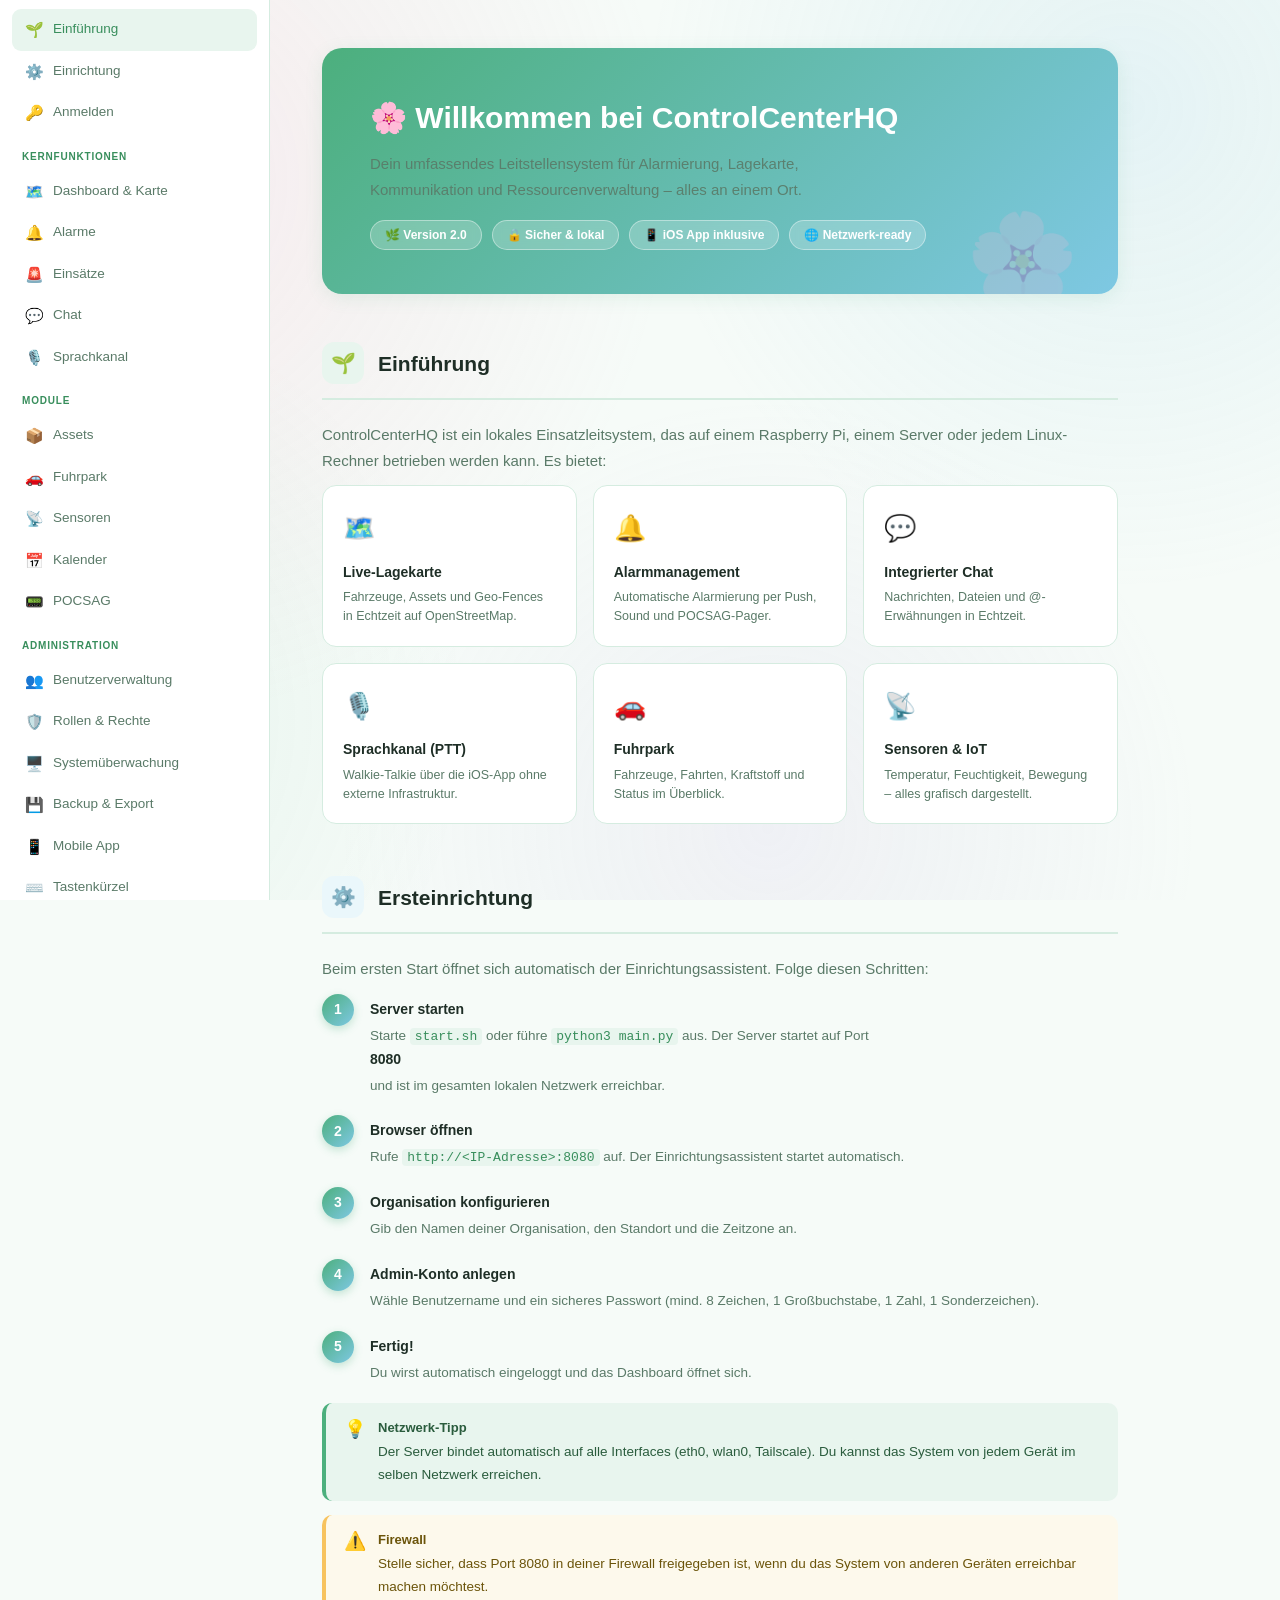
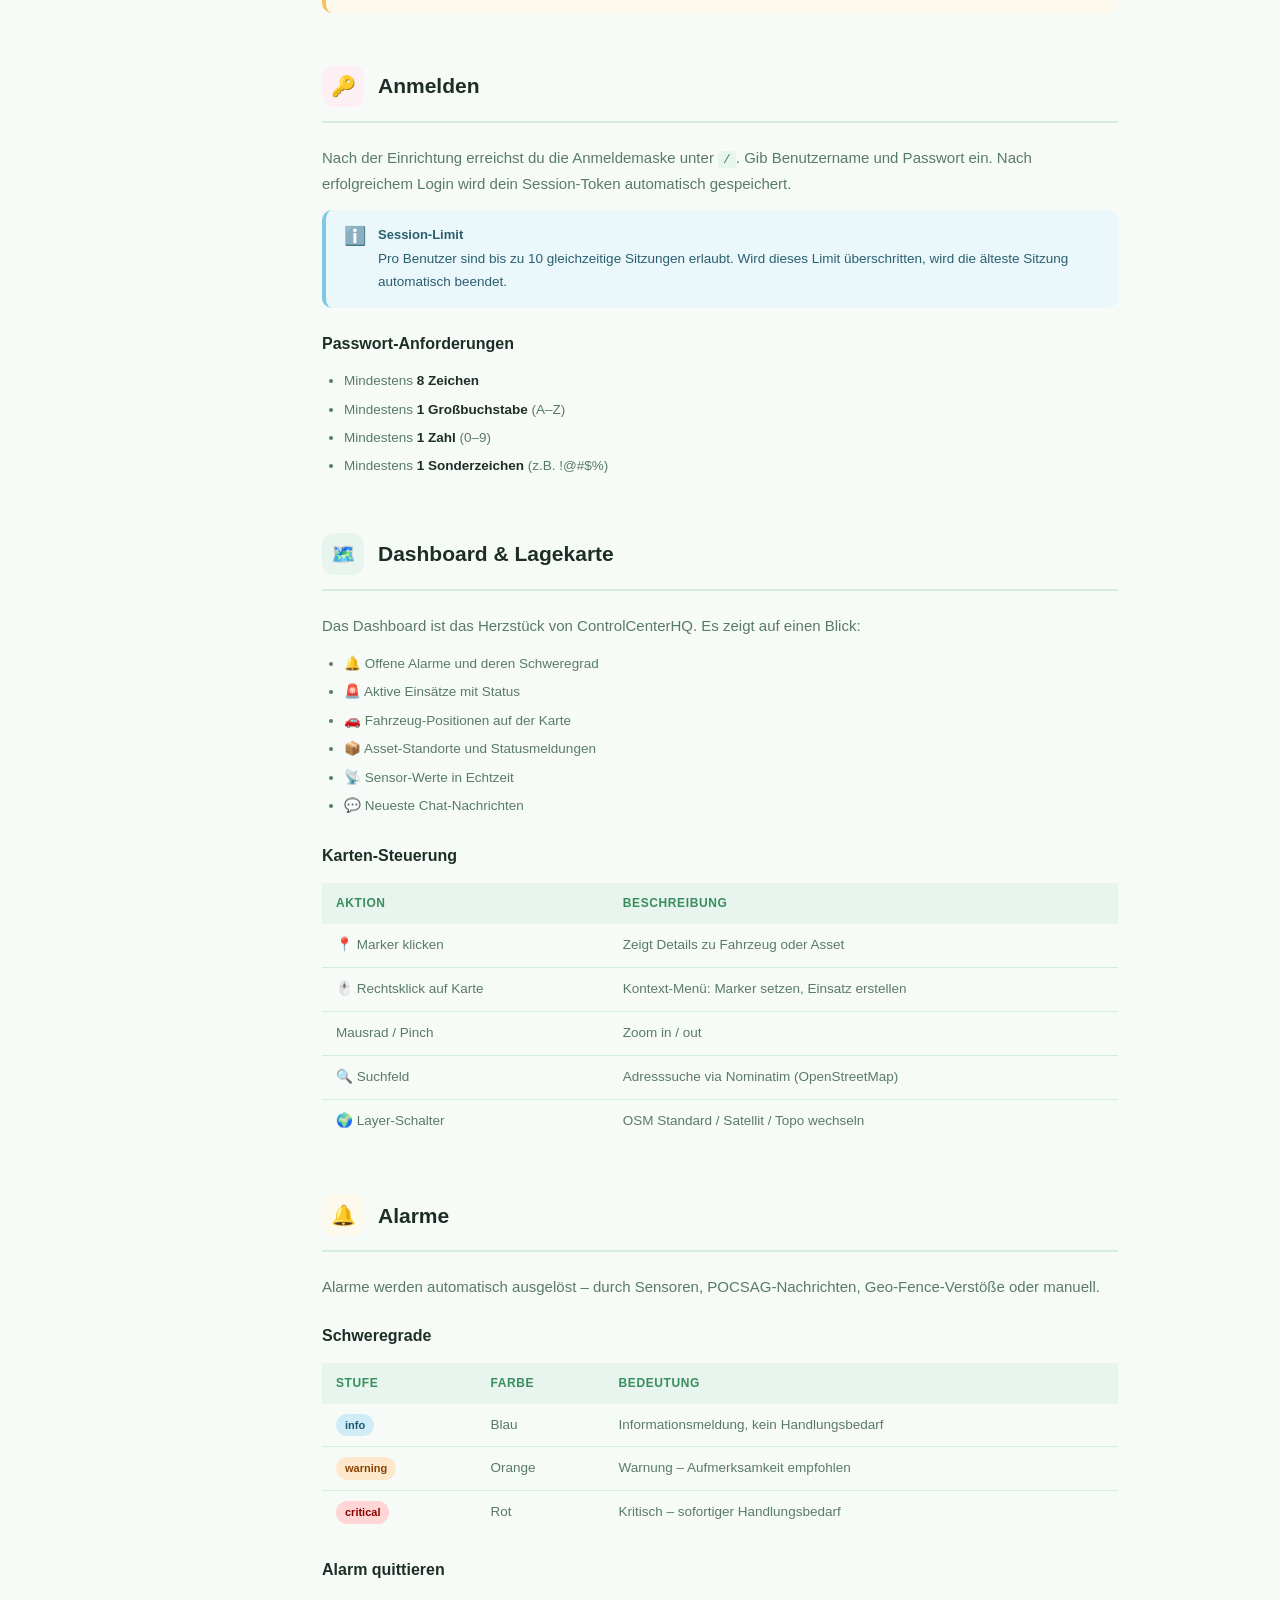
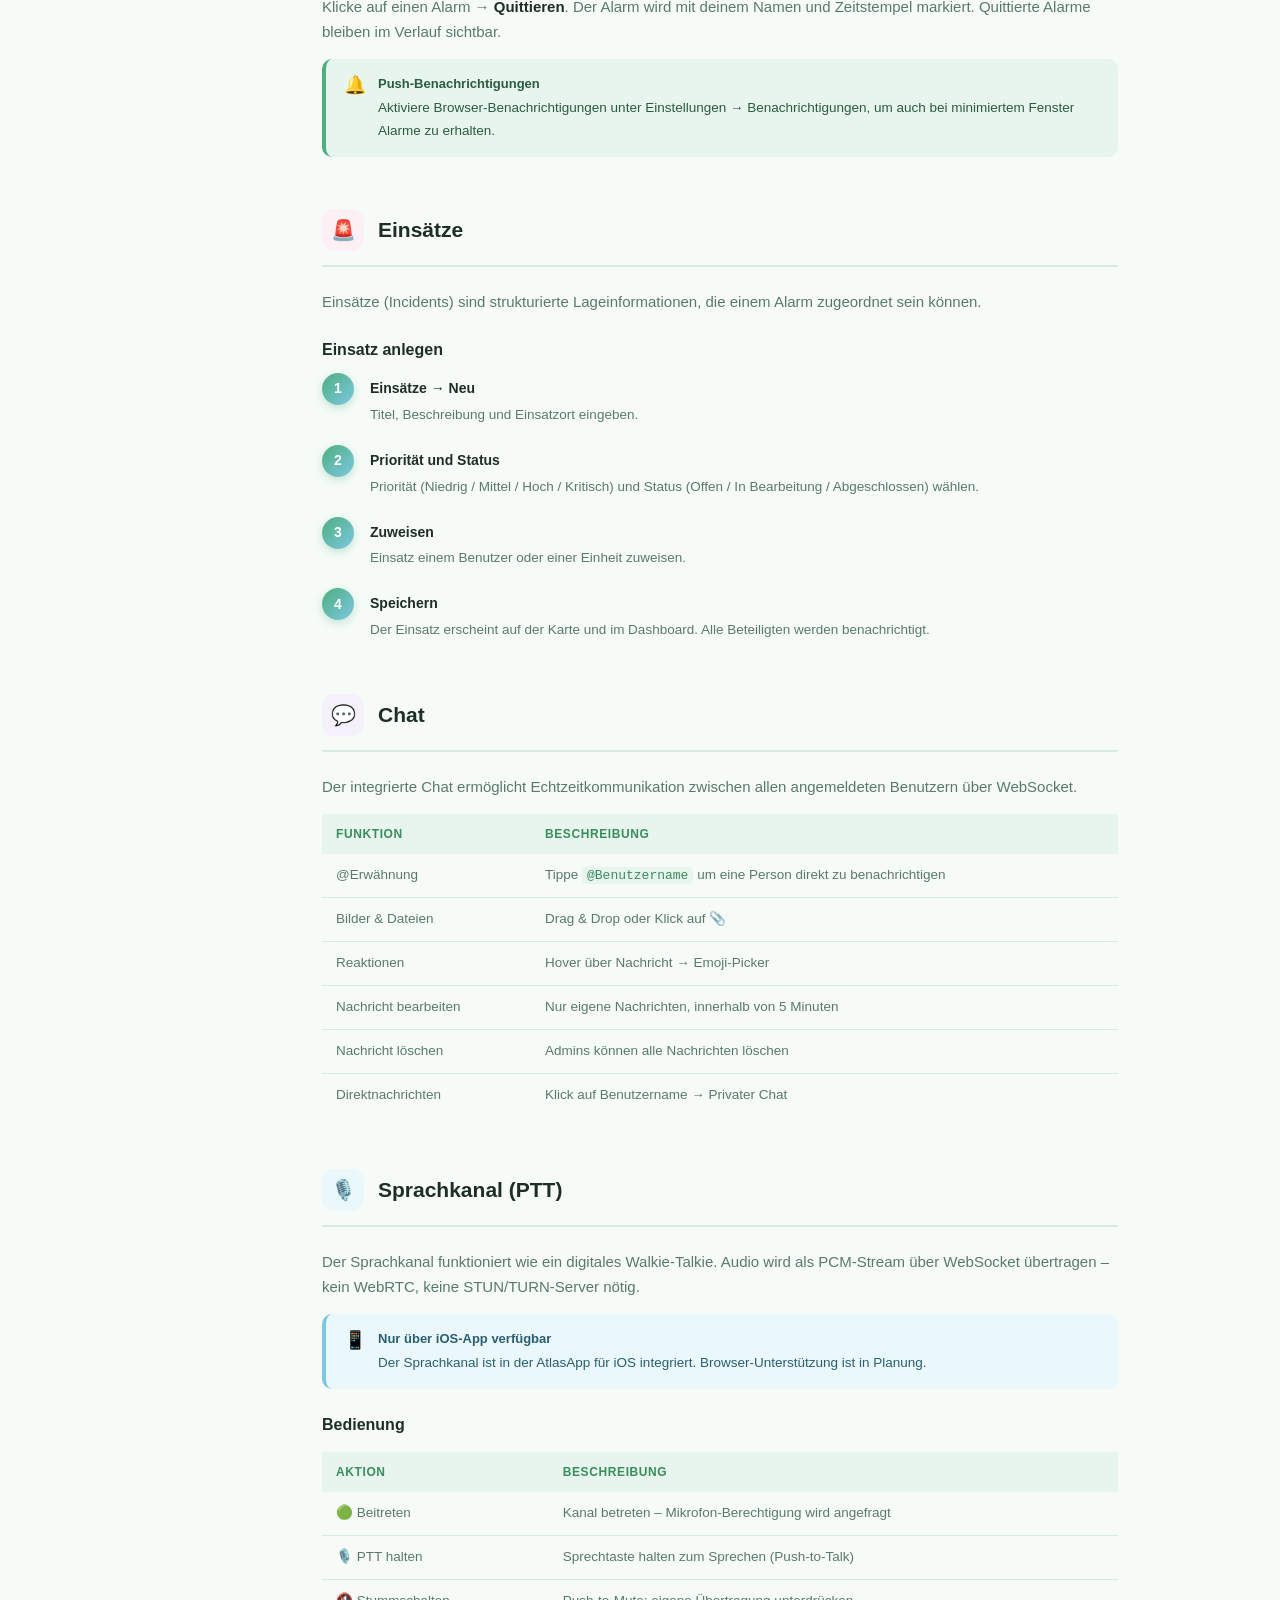
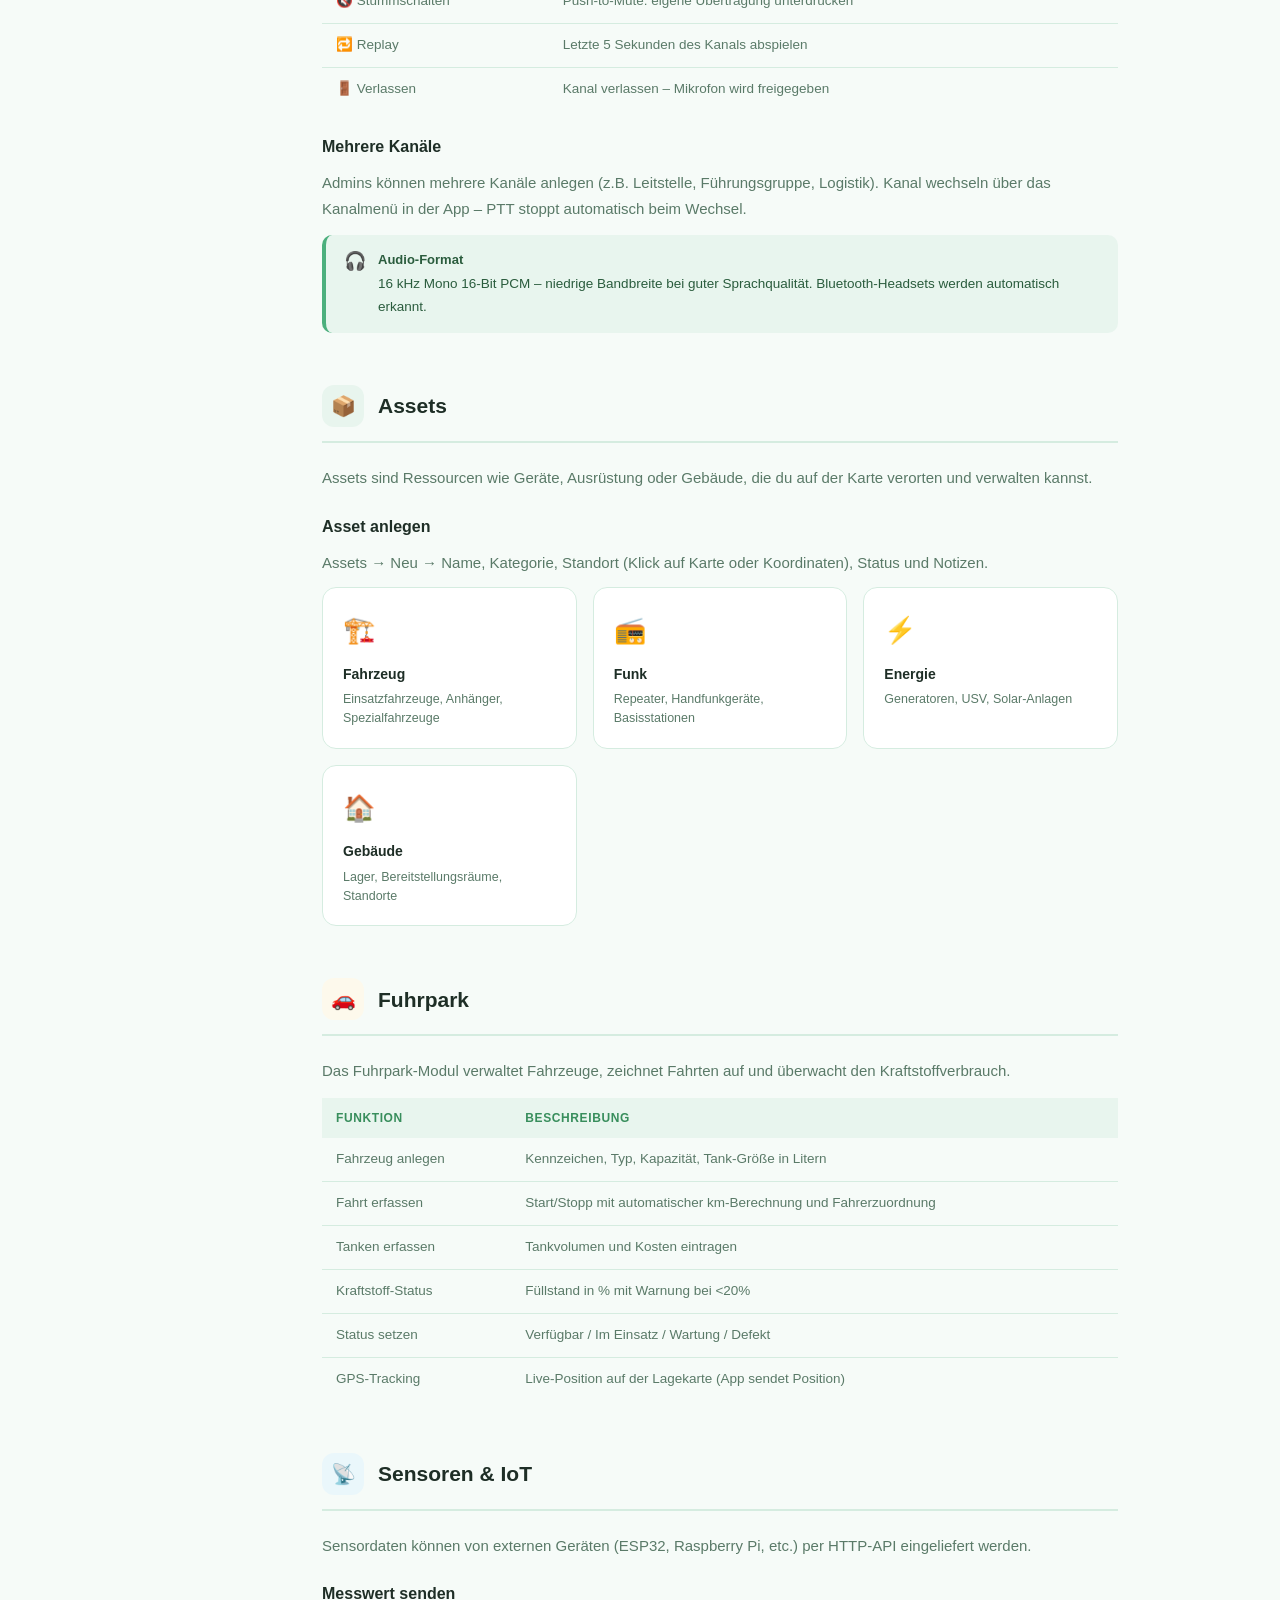
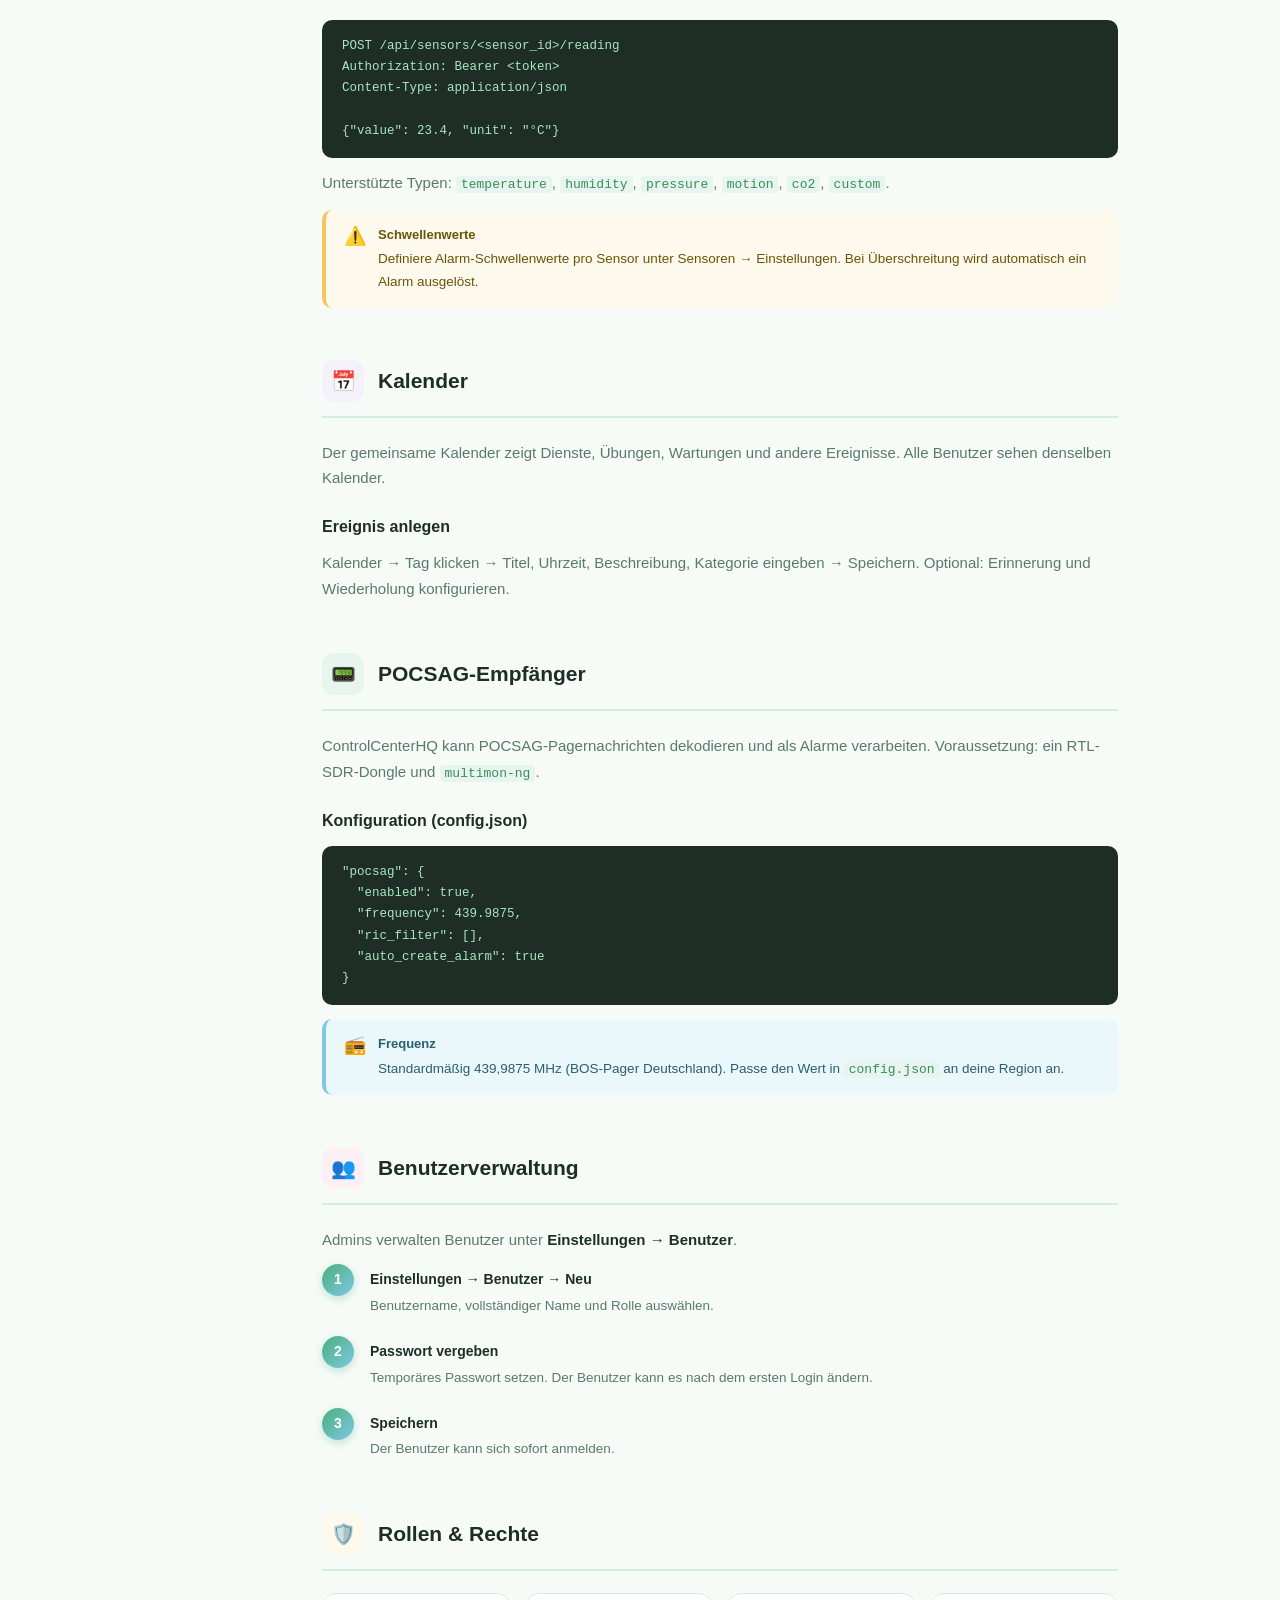
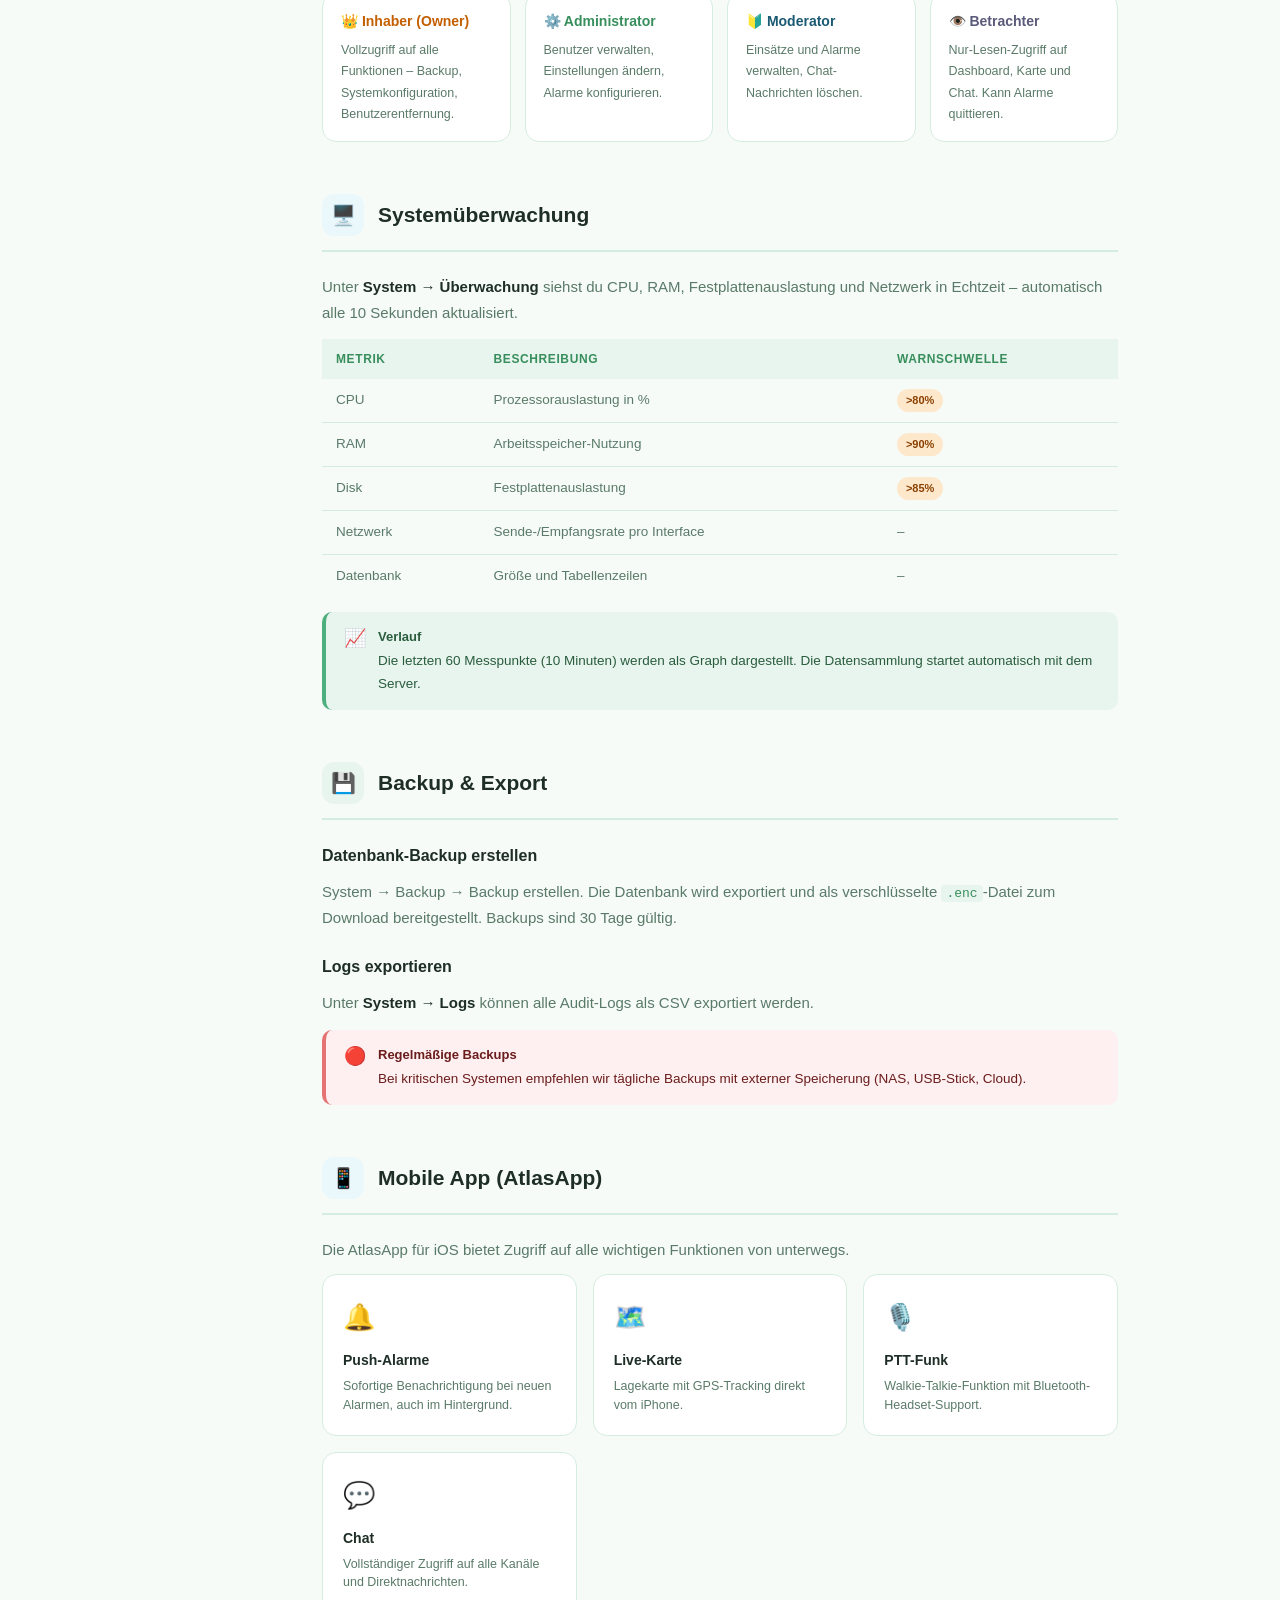
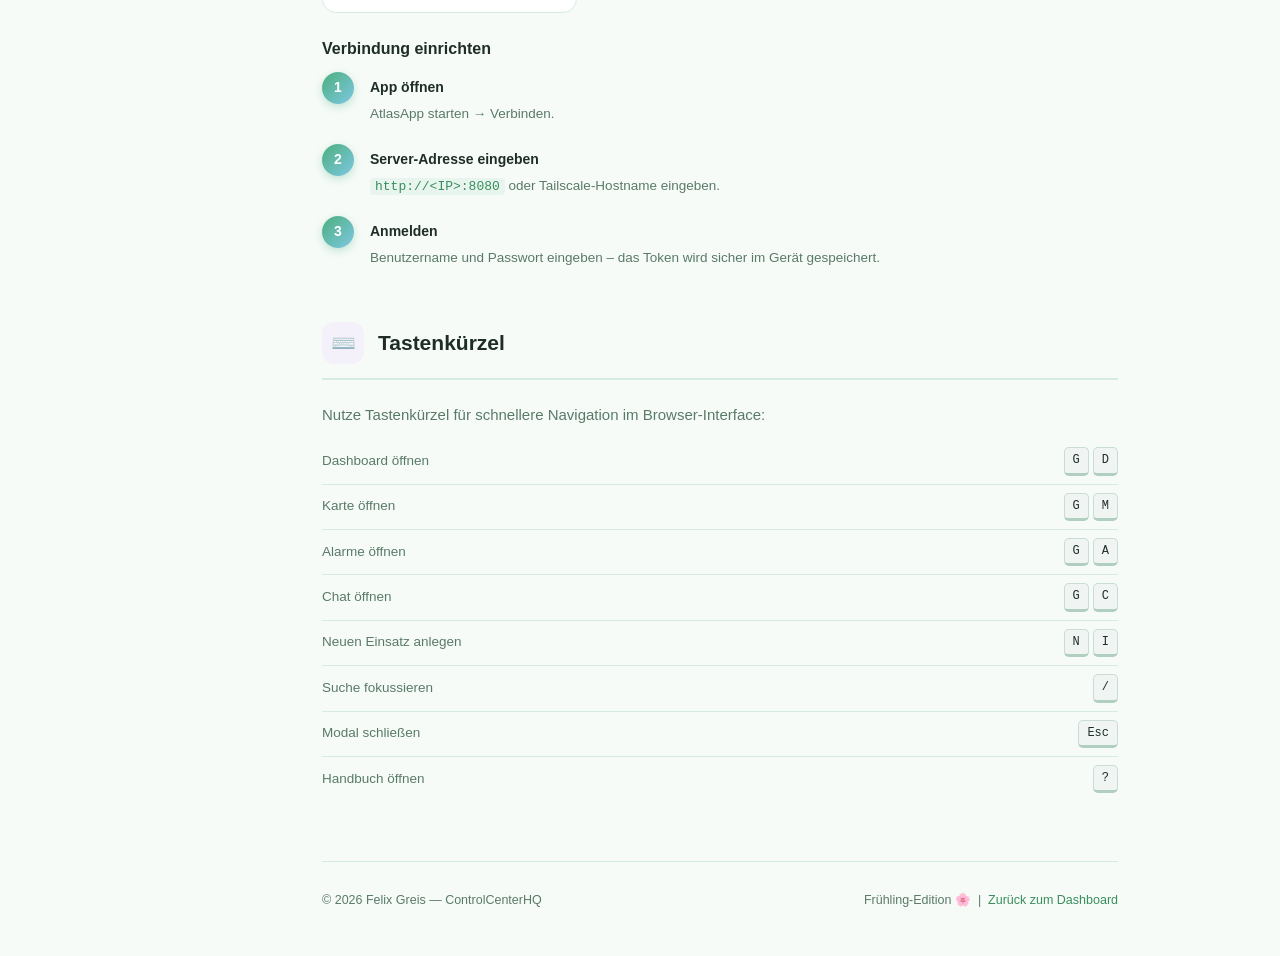
==== commit 4e7e3b14: "feat: Setup-Wizard, XSS-Fixes, Demo-Code entfernt - Demo-Daten komplett entfernt (seed_demo_data, re" ====
--- a/static/manual.html
+++ b/static/manual.html
@@ -1,1830 +1,882 @@
 <!DOCTYPE html>
 <html lang="de">
 <head>
-  <meta charset="UTF-8">
-  <meta name="viewport" content="width=device-width, initial-scale=1.0">
-  <title>Atlas AdminSysOP – Benutzerhandbuch</title>
-  <link href="https://fonts.googleapis.com/css2?family=Inter:wght@300;400;500;600;700;800;900&family=JetBrains+Mono:wght@400;500&display=swap" rel="stylesheet">
+  <meta charset="UTF-8" />
+  <meta name="viewport" content="width=device-width, initial-scale=1.0" />
+  <title>ControlCenterHQ – Benutzerhandbuch</title>
   <style>
-    /* ─── Reset & Base ─────────────────────────────────────────── */
+    /* ── Frühlings-Farbpalette ─────────────────────────────────────────────── */
+    :root {
+      --spring-green:    #4caf7d;
+      --spring-green-dk: #388e5c;
+      --spring-green-lt: #e8f5ee;
+      --spring-sky:      #7ec8e3;
+      --spring-sky-lt:   #eaf7fb;
+      --spring-blossom:  #f4a4c0;
+      --spring-yellow:   #f9e07f;
+      --spring-lavender: #c5b4e3;
+      --spring-sun:      #f7c35f;
+      --bg:              #f6fbf8;
+      --surface:         #ffffff;
+      --border:          #d5ece0;
+      --text:            #1e2e26;
+      --text-muted:      #5a7a68;
+      --shadow:          0 4px 18px rgba(76,175,125,.12);
+      --radius:          14px;
+    }
+
+    /* ── Reset / Base ──────────────────────────────────────────────────────── */
     *, *::before, *::after { box-sizing: border-box; margin: 0; padding: 0; }
-
-    :root {
-      --accent:       #00e5ff;
-      --accent2:      #7c3aed;
-      --accent3:      #10b981;
-      --bg:           #0a0e1a;
-      --bg2:          #0f1629;
-      --bg3:          #1a2240;
-      --card:         rgba(255,255,255,0.04);
-      --card-border:  rgba(255,255,255,0.08);
-      --text:         #e8edf5;
-      --text-muted:   #8892a4;
-      --text-dim:     #4a5568;
-      --danger:       #ef4444;
-      --warning:      #f59e0b;
-      --success:      #10b981;
-      --info:         #3b82f6;
-      --sidebar-w:    280px;
-      --font:         'Inter', system-ui, sans-serif;
-      --mono:         'JetBrains Mono', monospace;
-      --radius:       12px;
-      --radius-sm:    8px;
-      --radius-lg:    20px;
-      --shadow:       0 4px 24px rgba(0,0,0,0.4);
-      --glow:         0 0 20px rgba(0,229,255,0.15);
-    }
-
     html { scroll-behavior: smooth; }
-
     body {
-      font-family: var(--font);
+      font-family: -apple-system, BlinkMacSystemFont, "Segoe UI", Roboto, "Helvetica Neue", sans-serif;
       background: var(--bg);
       color: var(--text);
       line-height: 1.7;
+      font-size: 15px;
+    }
+
+    /* ── Floating spring gradient background ───────────────────────────────── */
+    body::before {
+      content: "";
+      position: fixed;
+      inset: 0;
+      pointer-events: none;
+      z-index: 0;
+      background-image:
+        radial-gradient(circle at 10% 20%, rgba(244,164,192,.18) 0%, transparent 40%),
+        radial-gradient(circle at 88% 12%, rgba(126,200,227,.15) 0%, transparent 35%),
+        radial-gradient(circle at 60% 92%, rgba(197,180,227,.14) 0%, transparent 38%),
+        radial-gradient(circle at 3%  80%, rgba(76,175,125,.10) 0%, transparent 30%);
+    }
+
+    /* ── Layout ────────────────────────────────────────────────────────────── */
+    .layout {
       display: flex;
       min-height: 100vh;
-    }
-
-    /* ─── Sidebar ──────────────────────────────────────────────── */
-    #toc {
-      width: var(--sidebar-w);
+      position: relative;
+      z-index: 1;
+    }
+
+    /* ── Sidebar ───────────────────────────────────────────────────────────── */
+    .sidebar {
+      width: 270px;
       flex-shrink: 0;
-      position: fixed;
-      top: 0; left: 0; bottom: 0;
-      background: var(--bg2);
-      border-right: 1px solid var(--card-border);
+      background: var(--surface);
+      border-right: 1.5px solid var(--border);
+      position: sticky;
+      top: 0;
+      height: 100vh;
       overflow-y: auto;
-      z-index: 100;
+      padding: 0 0 32px;
+      scrollbar-width: thin;
+      scrollbar-color: var(--spring-green) transparent;
+    }
+    .sidebar::-webkit-scrollbar { width: 4px; }
+    .sidebar::-webkit-scrollbar-thumb { background: var(--spring-green); border-radius: 4px; }
+
+    .sidebar-logo {
       display: flex;
-      flex-direction: column;
-    }
-
-    #toc::-webkit-scrollbar { width: 4px; }
-    #toc::-webkit-scrollbar-track { background: transparent; }
-    #toc::-webkit-scrollbar-thumb { background: var(--bg3); border-radius: 2px; }
-
-    .toc-logo {
-      padding: 28px 24px 20px;
-      border-bottom: 1px solid var(--card-border);
-    }
-    .toc-logo-badge {
-      display: inline-flex;
       align-items: center;
-      gap: 8px;
-      background: linear-gradient(135deg, var(--accent2), var(--accent));
-      padding: 6px 12px;
-      border-radius: 6px;
-      font-size: 11px;
-      font-weight: 700;
-      letter-spacing: 1px;
-      text-transform: uppercase;
-      margin-bottom: 10px;
-    }
-    .toc-logo h2 {
-      font-size: 15px;
-      font-weight: 700;
-      color: var(--text);
-      margin-bottom: 4px;
-    }
-    .toc-logo p {
-      font-size: 11px;
-      color: var(--text-muted);
-    }
-
-    .toc-section-label {
+      gap: 12px;
+      padding: 28px 22px 20px;
+      border-bottom: 1.5px solid var(--border);
+    }
+    .sidebar-logo .logo-icon {
+      width: 40px; height: 40px;
+      background: linear-gradient(135deg, var(--spring-green), var(--spring-sky));
+      border-radius: 10px;
+      display: flex; align-items: center; justify-content: center;
+      font-size: 20px;
+      box-shadow: 0 3px 10px rgba(76,175,125,.3);
+    }
+    .sidebar-logo .logo-text { line-height: 1.2; }
+    .sidebar-logo .logo-title { font-weight: 700; font-size: 15px; color: var(--text); }
+    .sidebar-logo .logo-sub   { font-size: 11px; color: var(--text-muted); }
+
+    .sidebar nav { padding: 14px 12px; }
+    .nav-section {
       font-size: 10px;
       font-weight: 700;
-      letter-spacing: 1.5px;
+      letter-spacing: .08em;
       text-transform: uppercase;
-      color: var(--text-dim);
-      padding: 16px 24px 6px;
-    }
-
-    .toc-item {
+      color: var(--spring-green-dk);
+      padding: 14px 10px 6px;
+    }
+    .nav-link {
       display: flex;
       align-items: center;
-      gap: 10px;
-      padding: 8px 24px;
-      font-size: 13px;
+      gap: 9px;
+      padding: 8px 12px;
+      border-radius: 9px;
       color: var(--text-muted);
       text-decoration: none;
-      border-radius: 0;
-      transition: all 0.15s;
+      font-size: 13.5px;
+      font-weight: 500;
+      transition: background .15s, color .15s;
+    }
+    .nav-link:hover, .nav-link.active {
+      background: var(--spring-green-lt);
+      color: var(--spring-green-dk);
+    }
+    .nav-link .nav-icon { font-size: 15px; width: 20px; text-align: center; }
+
+    /* ── Main content ──────────────────────────────────────────────────────── */
+    main {
+      flex: 1;
+      min-width: 0;
+      padding: 48px 52px;
+      max-width: 900px;
+    }
+
+    /* ── Hero ──────────────────────────────────────────────────────────────── */
+    .hero {
+      background: linear-gradient(135deg, var(--spring-green) 0%, var(--spring-sky) 100%);
+      border-radius: 20px;
+      padding: 44px 48px;
+      color: #fff;
+      margin-bottom: 48px;
       position: relative;
-    }
-    .toc-item:hover {
-      color: var(--text);
-      background: rgba(255,255,255,0.04);
-    }
-    .toc-item.active {
-      color: var(--accent);
-      background: rgba(0,229,255,0.06);
-    }
-    .toc-item.active::before {
-      content: '';
+      overflow: hidden;
+      box-shadow: var(--shadow);
+    }
+    .hero::after {
+      content: "🌸";
       position: absolute;
-      left: 0; top: 0; bottom: 0;
-      width: 3px;
-      background: var(--accent);
-      border-radius: 0 2px 2px 0;
-    }
-    .toc-icon { font-size: 15px; width: 20px; text-align: center; flex-shrink: 0; }
-
-    .toc-sub {
-      padding-left: 54px;
-      font-size: 12px;
-      color: var(--text-dim);
-    }
-    .toc-sub:hover { color: var(--text-muted); }
-
-    .toc-footer {
-      margin-top: auto;
-      padding: 16px 24px;
-      border-top: 1px solid var(--card-border);
-      font-size: 11px;
-      color: var(--text-dim);
-    }
-
-    /* ─── Main Content ─────────────────────────────────────────── */
-    #content {
-      margin-left: var(--sidebar-w);
-      flex: 1;
-      max-width: 900px;
-      padding: 0 60px 100px;
-    }
-
-    /* ─── Hero ─────────────────────────────────────────────────── */
-    .hero {
-      padding: 80px 0 60px;
-      border-bottom: 1px solid var(--card-border);
-      margin-bottom: 60px;
+      right: 40px; bottom: -10px;
+      font-size: 90px;
+      opacity: .2;
+      line-height: 1;
+    }
+    .hero h1 { font-size: 30px; font-weight: 800; margin-bottom: 8px; }
+    .hero p  { font-size: 15px; opacity: .9; max-width: 480px; }
+    .hero-badges {
+      display: flex; gap: 10px; margin-top: 18px; flex-wrap: wrap;
     }
     .hero-badge {
-      display: inline-flex;
-      align-items: center;
-      gap: 8px;
-      background: rgba(0,229,255,0.08);
-      border: 1px solid rgba(0,229,255,0.2);
-      color: var(--accent);
-      padding: 6px 14px;
-      border-radius: 100px;
+      background: rgba(255,255,255,.22);
+      border: 1px solid rgba(255,255,255,.4);
+      border-radius: 20px;
+      padding: 4px 14px;
       font-size: 12px;
       font-weight: 600;
-      letter-spacing: 0.5px;
-      margin-bottom: 24px;
-    }
-    .hero h1 {
-      font-size: 52px;
-      font-weight: 900;
-      line-height: 1.1;
-      letter-spacing: -2px;
-      margin-bottom: 16px;
-      background: linear-gradient(135deg, #fff 0%, var(--accent) 60%, var(--accent2) 100%);
-      -webkit-background-clip: text;
-      -webkit-text-fill-color: transparent;
-      background-clip: text;
-    }
-    .hero p {
-      font-size: 18px;
-      color: var(--text-muted);
-      max-width: 580px;
-      line-height: 1.6;
-      margin-bottom: 32px;
-    }
-    .hero-meta {
-      display: flex;
-      gap: 32px;
-      flex-wrap: wrap;
-    }
-    .hero-meta-item {
-      display: flex;
-      flex-direction: column;
-      gap: 2px;
-    }
-    .hero-meta-label {
-      font-size: 11px;
-      font-weight: 600;
-      letter-spacing: 1px;
-      text-transform: uppercase;
-      color: var(--text-dim);
-    }
-    .hero-meta-value {
-      font-size: 14px;
-      font-weight: 600;
-      color: var(--text);
-    }
-
-    /* ─── Sections ─────────────────────────────────────────────── */
+      backdrop-filter: blur(4px);
+    }
+
+    /* ── Section headings ──────────────────────────────────────────────────── */
     .section {
-      margin-bottom: 80px;
-      scroll-margin-top: 30px;
-    }
-
+      margin-bottom: 52px;
+      scroll-margin-top: 24px;
+    }
     .section-header {
       display: flex;
-      align-items: flex-start;
-      gap: 16px;
-      margin-bottom: 32px;
-      padding-bottom: 20px;
-      border-bottom: 1px solid var(--card-border);
+      align-items: center;
+      gap: 14px;
+      margin-bottom: 22px;
+      padding-bottom: 14px;
+      border-bottom: 2px solid var(--border);
     }
     .section-icon {
-      width: 48px;
-      height: 48px;
-      border-radius: var(--radius-sm);
-      display: flex;
-      align-items: center;
-      justify-content: center;
-      font-size: 22px;
+      width: 42px; height: 42px;
+      border-radius: 12px;
+      display: flex; align-items: center; justify-content: center;
+      font-size: 20px;
       flex-shrink: 0;
-      background: var(--card);
-      border: 1px solid var(--card-border);
-    }
-    .section-title h2 {
-      font-size: 28px;
-      font-weight: 800;
-      letter-spacing: -0.5px;
-      color: var(--text);
-      margin-bottom: 4px;
-    }
-    .section-title p {
-      font-size: 14px;
-      color: var(--text-muted);
-    }
-
-    h3 {
-      font-size: 17px;
-      font-weight: 700;
-      color: var(--text);
-      margin: 28px 0 12px;
-      display: flex;
-      align-items: center;
-      gap: 8px;
-    }
-    h3::before {
-      content: '';
-      display: inline-block;
-      width: 3px;
-      height: 16px;
-      background: var(--accent);
-      border-radius: 2px;
-      flex-shrink: 0;
-    }
-
-    p { color: var(--text-muted); margin-bottom: 14px; font-size: 14.5px; }
-
-    /* ─── Cards ────────────────────────────────────────────────── */
-    .card {
-      background: var(--card);
-      border: 1px solid var(--card-border);
-      border-radius: var(--radius);
-      padding: 24px;
-      margin-bottom: 16px;
-    }
-
+    }
+    .icon-green    { background: var(--spring-green-lt); }
+    .icon-sky      { background: var(--spring-sky-lt); }
+    .icon-blossom  { background: #fdf0f5; }
+    .icon-yellow   { background: #fdf9ec; }
+    .icon-lavender { background: #f4f1fb; }
+
+    h2 { font-size: 21px; font-weight: 700; color: var(--text); }
+    h3 { font-size: 16px; font-weight: 700; color: var(--text); margin: 22px 0 10px; }
+    p  { margin-bottom: 12px; color: var(--text-muted); }
+    p strong { color: var(--text); }
+
+    /* ── Cards ─────────────────────────────────────────────────────────────── */
     .card-grid {
       display: grid;
-      grid-template-columns: repeat(auto-fill, minmax(200px, 1fr));
-      gap: 12px;
-      margin-bottom: 20px;
-    }
-
-    .mini-card {
-      background: var(--card);
-      border: 1px solid var(--card-border);
-      border-radius: var(--radius-sm);
-      padding: 16px;
-      display: flex;
-      flex-direction: column;
-      gap: 6px;
-    }
-    .mini-card-icon { font-size: 20px; }
-    .mini-card-title {
-      font-size: 13px;
-      font-weight: 600;
-      color: var(--text);
-    }
-    .mini-card-desc {
-      font-size: 12px;
-      color: var(--text-muted);
-      line-height: 1.4;
-    }
-
-    /* ─── Feature List ─────────────────────────────────────────── */
-    .feature-list {
-      list-style: none;
-      display: flex;
-      flex-direction: column;
-      gap: 8px;
-      margin-bottom: 20px;
-    }
-    .feature-list li {
-      display: flex;
-      align-items: flex-start;
-      gap: 10px;
-      font-size: 14px;
-      color: var(--text-muted);
-      padding: 10px 14px;
-      background: var(--card);
-      border: 1px solid var(--card-border);
-      border-radius: var(--radius-sm);
-    }
-    .feature-list li::before {
-      content: '✓';
-      color: var(--success);
-      font-weight: 700;
-      font-size: 13px;
-      flex-shrink: 0;
-      margin-top: 1px;
-    }
-
-    /* ─── Steps ────────────────────────────────────────────────── */
-    .steps {
-      counter-reset: step;
-      display: flex;
-      flex-direction: column;
-      gap: 0;
-    }
-    .step {
-      display: flex;
-      gap: 20px;
-      position: relative;
-    }
-    .step:not(:last-child)::after {
-      content: '';
-      position: absolute;
-      left: 19px;
-      top: 44px;
-      bottom: 0;
-      width: 2px;
-      background: var(--card-border);
-    }
-    .step-num {
-      counter-increment: step;
-      width: 40px;
-      height: 40px;
-      border-radius: 50%;
-      background: linear-gradient(135deg, var(--accent2), var(--accent));
-      display: flex;
-      align-items: center;
-      justify-content: center;
-      font-size: 13px;
-      font-weight: 800;
-      flex-shrink: 0;
-      position: relative;
-      z-index: 1;
-    }
-    .step-num::before { content: counter(step); }
-    .step-body {
-      padding: 8px 0 28px;
-    }
-    .step-body h4 {
-      font-size: 15px;
-      font-weight: 700;
-      color: var(--text);
-      margin-bottom: 6px;
-    }
-    .step-body p {
-      font-size: 13.5px;
-      margin-bottom: 0;
-    }
-
-    /* ─── Code ─────────────────────────────────────────────────── */
-    code {
-      font-family: var(--mono);
-      font-size: 12.5px;
-      background: rgba(0,229,255,0.08);
-      color: var(--accent);
-      padding: 2px 7px;
-      border-radius: 4px;
-      border: 1px solid rgba(0,229,255,0.15);
-    }
-
-    pre {
-      font-family: var(--mono);
-      font-size: 13px;
-      background: #050810;
-      border: 1px solid var(--card-border);
-      border-radius: var(--radius-sm);
-      padding: 20px 24px;
-      overflow-x: auto;
+      grid-template-columns: repeat(auto-fit, minmax(200px, 1fr));
+      gap: 16px;
       margin-bottom: 16px;
-      line-height: 1.7;
-      color: #a8b5c8;
-    }
-    pre .cmd { color: #00e5ff; }
-    pre .comment { color: #4a5568; font-style: italic; }
-    pre .string { color: #10b981; }
-    pre .key { color: #f59e0b; }
-
-    /* ─── Tables ───────────────────────────────────────────────── */
-    .table-wrap { overflow-x: auto; margin-bottom: 16px; }
-    table {
-      width: 100%;
-      border-collapse: collapse;
-      font-size: 13.5px;
-    }
-    th {
-      text-align: left;
-      padding: 10px 14px;
-      font-size: 11px;
-      font-weight: 700;
-      letter-spacing: 1px;
-      text-transform: uppercase;
-      color: var(--text-dim);
-      border-bottom: 1px solid var(--card-border);
-    }
-    td {
-      padding: 11px 14px;
-      color: var(--text-muted);
-      border-bottom: 1px solid rgba(255,255,255,0.04);
-      vertical-align: top;
-    }
-    tr:hover td { background: rgba(255,255,255,0.02); }
-    td:first-child { font-weight: 600; color: var(--text); }
-
-    /* ─── Badges / Pills ───────────────────────────────────────── */
-    .badge {
-      display: inline-flex;
-      align-items: center;
-      padding: 3px 9px;
-      border-radius: 100px;
-      font-size: 11px;
-      font-weight: 700;
-      letter-spacing: 0.3px;
-    }
-    .badge-success { background: rgba(16,185,129,0.12); color: #10b981; }
-    .badge-warning { background: rgba(245,158,11,0.12); color: #f59e0b; }
-    .badge-danger  { background: rgba(239,68,68,0.12);  color: #ef4444; }
-    .badge-info    { background: rgba(59,130,246,0.12); color: #60a5fa; }
-    .badge-purple  { background: rgba(124,58,237,0.12); color: #a78bfa; }
-    .badge-cyan    { background: rgba(0,229,255,0.12);  color: #00e5ff; }
-
-    /* ─── Alert boxes ──────────────────────────────────────────── */
-    .alert-box {
-      display: flex;
-      gap: 12px;
+    }
+    .card {
+      background: var(--surface);
+      border: 1.5px solid var(--border);
+      border-radius: var(--radius);
+      padding: 20px;
+      transition: box-shadow .2s, border-color .2s;
+    }
+    .card:hover { box-shadow: var(--shadow); border-color: var(--spring-green); }
+    .card-icon  { font-size: 26px; margin-bottom: 10px; }
+    .card-title { font-weight: 700; font-size: 14px; margin-bottom: 4px; color: var(--text); }
+    .card-desc  { font-size: 12.5px; color: var(--text-muted); line-height: 1.5; }
+
+    /* ── Callout boxes ─────────────────────────────────────────────────────── */
+    .callout {
+      border-radius: 10px;
       padding: 14px 18px;
-      border-radius: var(--radius-sm);
-      font-size: 13.5px;
-      margin-bottom: 16px;
-      border: 1px solid;
-    }
-    .alert-box-icon { font-size: 16px; flex-shrink: 0; }
-    .alert-box p { margin: 0; }
-    .alert-info    { background: rgba(59,130,246,0.06);  border-color: rgba(59,130,246,0.2);  color: #93c5fd; }
-    .alert-warning { background: rgba(245,158,11,0.06);  border-color: rgba(245,158,11,0.2);  color: #fcd34d; }
-    .alert-tip     { background: rgba(16,185,129,0.06);  border-color: rgba(16,185,129,0.2);  color: #6ee7b7; }
-
-    /* ─── Theme grid ───────────────────────────────────────────── */
-    .theme-grid {
-      display: grid;
-      grid-template-columns: repeat(auto-fill, minmax(140px, 1fr));
-      gap: 10px;
-      margin-bottom: 20px;
-    }
-    .theme-chip {
-      border-radius: var(--radius-sm);
-      padding: 12px;
-      font-size: 12px;
-      font-weight: 600;
-      text-align: center;
-      border: 1px solid transparent;
-    }
-
-    /* ─── Module grid ──────────────────────────────────────────── */
-    .module-grid {
-      display: grid;
-      grid-template-columns: repeat(auto-fill, minmax(220px, 1fr));
-      gap: 12px;
-      margin-bottom: 24px;
-    }
-    .module-item {
-      background: var(--card);
-      border: 1px solid var(--card-border);
-      border-radius: var(--radius-sm);
-      padding: 16px;
+      margin: 14px 0;
       display: flex;
       gap: 12px;
       align-items: flex-start;
-    }
-    .module-emoji { font-size: 24px; flex-shrink: 0; }
-    .module-info h4 { font-size: 13px; font-weight: 700; color: var(--text); margin-bottom: 4px; }
-    .module-info p  { font-size: 12px; color: var(--text-muted); margin: 0; line-height: 1.4; }
-
-    /* ─── Tone grid ────────────────────────────────────────────── */
-    .tone-grid {
-      display: grid;
-      grid-template-columns: repeat(auto-fill, minmax(180px, 1fr));
-      gap: 8px;
-    }
-    .tone-item {
+      font-size: 13.5px;
+    }
+    .callout-icon { font-size: 18px; flex-shrink: 0; line-height: 1.4; }
+    .callout-body { flex: 1; }
+    .callout-body strong { display: block; font-size: 13px; margin-bottom: 2px; }
+    .callout.info    { background: var(--spring-sky-lt);   border-left: 4px solid var(--spring-sky);   color: #2a5f70; }
+    .callout.tip     { background: var(--spring-green-lt); border-left: 4px solid var(--spring-green); color: #2a5c3d; }
+    .callout.warn    { background: #fdf9ec; border-left: 4px solid var(--spring-sun);  color: #6b540a; }
+    .callout.danger  { background: #fef0f0; border-left: 4px solid #e57373;            color: #6b1c1c; }
+
+    /* ── Steps ─────────────────────────────────────────────────────────────── */
+    .steps { }
+    .step {
       display: flex;
-      align-items: center;
-      gap: 8px;
-      padding: 8px 12px;
-      background: var(--card);
-      border: 1px solid var(--card-border);
-      border-radius: var(--radius-sm);
-      font-size: 12.5px;
+      gap: 16px;
+      margin-bottom: 18px;
+    }
+    .step-num {
+      width: 32px; height: 32px;
+      border-radius: 50%;
+      background: linear-gradient(135deg, var(--spring-green), var(--spring-sky));
+      color: #fff;
+      font-weight: 700;
+      font-size: 14px;
+      display: flex; align-items: center; justify-content: center;
+      flex-shrink: 0;
+      box-shadow: 0 3px 8px rgba(76,175,125,.3);
+    }
+    .step-body { padding-top: 4px; }
+    .step-body strong { display: block; font-size: 14px; color: var(--text); margin-bottom: 3px; }
+    .step-body p { margin: 0; font-size: 13.5px; }
+
+    /* ── Tables ────────────────────────────────────────────────────────────── */
+    .feature-table { width: 100%; border-collapse: collapse; margin: 14px 0; }
+    .feature-table th {
+      background: var(--spring-green-lt);
+      color: var(--spring-green-dk);
+      font-size: 12px;
+      font-weight: 700;
+      letter-spacing: .05em;
+      text-transform: uppercase;
+      text-align: left;
+      padding: 10px 14px;
+    }
+    .feature-table td {
+      padding: 10px 14px;
+      border-bottom: 1px solid var(--border);
+      font-size: 13.5px;
       color: var(--text-muted);
     }
-    .tone-num {
-      font-family: var(--mono);
+    .feature-table tr:last-child td { border-bottom: none; }
+    .feature-table tr:hover td { background: var(--spring-green-lt); }
+
+    /* Badges */
+    .badge {
+      display: inline-block;
+      padding: 2px 9px;
+      border-radius: 20px;
       font-size: 11px;
-      color: var(--text-dim);
-      min-width: 20px;
-    }
-
-    /* ─── Keyboard shortcut ────────────────────────────────────── */
+      font-weight: 600;
+    }
+    .badge-green  { background: #d6f0e2; color: #2a6b41; }
+    .badge-orange { background: #fde8cc; color: #8a4000; }
+    .badge-blue   { background: #d0edf7; color: #1a5a72; }
+
+    /* ── Keyboard shortcuts ────────────────────────────────────────────────── */
     kbd {
-      display: inline-flex;
-      align-items: center;
+      display: inline-block;
+      background: #f0f4f2;
+      border: 1px solid #c8ddd4;
+      border-bottom: 3px solid #b0cfc1;
+      border-radius: 5px;
       padding: 2px 8px;
-      background: var(--bg3);
-      border: 1px solid var(--card-border);
-      border-bottom-width: 2px;
-      border-radius: 5px;
-      font-family: var(--mono);
+      font-family: "SF Mono", Consolas, monospace;
       font-size: 12px;
       color: var(--text);
     }
-
-    /* ─── Divider ──────────────────────────────────────────────── */
-    .divider {
-      height: 1px;
-      background: var(--card-border);
-      margin: 32px 0;
-    }
-
-    /* ─── Scroll progress ──────────────────────────────────────── */
-    #progress-bar {
+    .shortcut-row {
+      display: flex;
+      justify-content: space-between;
+      align-items: center;
+      padding: 8px 0;
+      border-bottom: 1px solid var(--border);
+      font-size: 13.5px;
+    }
+    .shortcut-row:last-child { border-bottom: none; }
+    .shortcut-desc { color: var(--text-muted); }
+    .shortcut-keys { display: flex; gap: 4px; align-items: center; }
+
+    /* ── Code ──────────────────────────────────────────────────────────────── */
+    pre {
+      background: #1e2e26;
+      color: #a8e6c3;
+      border-radius: 10px;
+      padding: 16px 20px;
+      font-family: "SF Mono", Consolas, "Fira Code", monospace;
+      font-size: 12.5px;
+      overflow-x: auto;
+      margin: 12px 0;
+    }
+    code {
+      font-family: "SF Mono", Consolas, monospace;
+      font-size: 13px;
+      color: var(--spring-green-dk);
+      background: var(--spring-green-lt);
+      padding: 1px 5px;
+      border-radius: 4px;
+    }
+
+    /* ── Role cards ────────────────────────────────────────────────────────── */
+    .role-grid { display: flex; gap: 14px; flex-wrap: wrap; margin: 14px 0; }
+    .role-card {
+      flex: 1; min-width: 170px;
+      border: 1.5px solid var(--border);
+      border-radius: var(--radius);
+      padding: 16px 18px;
+      background: var(--surface);
+    }
+    .role-name { font-weight: 700; font-size: 14px; margin-bottom: 6px; }
+    .role-desc { font-size: 12.5px; color: var(--text-muted); }
+    .role-owner  .role-name { color: #c45f00; }
+    .role-admin  .role-name { color: var(--spring-green-dk); }
+    .role-mod    .role-name { color: #1a5a72; }
+    .role-viewer .role-name { color: #5a5a7a; }
+
+    /* ── List ──────────────────────────────────────────────────────────────── */
+    .manual-list {
+      padding-left: 22px;
+      color: var(--text-muted);
+      font-size: 13.5px;
+      line-height: 2.1;
+    }
+    .manual-list strong { color: var(--text); }
+
+    /* ── Scroll-to-top ─────────────────────────────────────────────────────── */
+    #scrollTop {
       position: fixed;
-      top: 0; left: 0;
-      height: 3px;
-      background: linear-gradient(90deg, var(--accent2), var(--accent));
-      transition: width 0.1s;
+      bottom: 28px; right: 28px;
+      width: 42px; height: 42px;
+      border-radius: 50%;
+      background: var(--spring-green);
+      color: #fff;
+      border: none;
+      cursor: pointer;
+      font-size: 18px;
+      box-shadow: 0 4px 14px rgba(76,175,125,.4);
+      display: none;
+      align-items: center; justify-content: center;
+      transition: background .2s, transform .15s;
       z-index: 999;
     }
-
-    /* ─── Back to top ──────────────────────────────────────────── */
-    #back-to-top {
-      position: fixed;
-      bottom: 32px;
-      right: 32px;
-      width: 44px;
-      height: 44px;
-      border-radius: 50%;
-      background: var(--bg3);
-      border: 1px solid var(--card-border);
+    #scrollTop:hover { background: var(--spring-green-dk); transform: translateY(-2px); }
+    #scrollTop.visible { display: flex; }
+
+    /* ── Footer ────────────────────────────────────────────────────────────── */
+    .footer {
+      margin-top: 60px;
+      padding: 28px 0 0;
+      border-top: 1.5px solid var(--border);
       color: var(--text-muted);
-      font-size: 18px;
-      cursor: pointer;
+      font-size: 12.5px;
       display: flex;
+      justify-content: space-between;
       align-items: center;
-      justify-content: center;
-      opacity: 0;
-      transition: opacity 0.2s, transform 0.2s;
-      z-index: 99;
-    }
-    #back-to-top.visible { opacity: 1; }
-    #back-to-top:hover { transform: translateY(-2px); color: var(--text); }
-
-    /* ─── Responsive ───────────────────────────────────────────── */
-    @media (max-width: 900px) {
-      #toc { display: none; }
-      #content { margin-left: 0; padding: 0 24px 80px; }
-      .hero h1 { font-size: 36px; }
-    }
-
-    /* ─── Print ────────────────────────────────────────────────── */
-    @media print {
-      #toc, #progress-bar, #back-to-top { display: none !important; }
-      #content { margin-left: 0; }
-      body { background: white; color: black; }
-    }
-
-    /* ─── Scrollbar ────────────────────────────────────────────── */
-    ::-webkit-scrollbar { width: 6px; }
-    ::-webkit-scrollbar-track { background: transparent; }
-    ::-webkit-scrollbar-thumb { background: var(--bg3); border-radius: 3px; }
+      flex-wrap: wrap;
+      gap: 8px;
+    }
+    .footer a { color: var(--spring-green-dk); text-decoration: none; }
+    .footer a:hover { text-decoration: underline; }
+
+    /* ── Responsive ────────────────────────────────────────────────────────── */
+    @media (max-width: 820px) {
+      .sidebar { display: none; }
+      main { padding: 28px 20px; }
+      .hero { padding: 28px 24px; }
+      .hero::after { display: none; }
+    }
   </style>
 </head>
 <body>
 
-<div id="progress-bar"></div>
-
-<!-- ══════════════════════════════════════════════════
-     SIDEBAR / TOC
-══════════════════════════════════════════════════ -->
-<nav id="toc">
-  <div class="toc-logo">
-    <div class="toc-logo-badge">📋 Handbuch</div>
-    <h2>Atlas AdminSysOP</h2>
-    <p>v1.0 · © Felix Greis | Atlas GmbH 2026</p>
-  </div>
-
-  <div class="toc-section-label">Einstieg</div>
-  <a class="toc-item active" href="#einleitung"><span class="toc-icon">🏠</span> Einleitung</a>
-  <a class="toc-item" href="#installation"><span class="toc-icon">⚙️</span> Installation</a>
-  <a class="toc-item" href="#login"><span class="toc-icon">🔐</span> Anmeldung</a>
-  <a class="toc-item" href="#oberflaeche"><span class="toc-icon">🖥</span> Benutzeroberfläche</a>
-
-  <div class="toc-section-label">Module</div>
-  <a class="toc-item" href="#dashboard"><span class="toc-icon">📊</span> Dashboard</a>
-  <a class="toc-item" href="#karte"><span class="toc-icon">🗺</span> Karte & Lageführung</a>
-  <a class="toc-item" href="#vorfaelle"><span class="toc-icon">⚠️</span> Vorfälle</a>
-  <a class="toc-item" href="#alarme"><span class="toc-icon">🔔</span> Alarme</a>
-  <a class="toc-item" href="#kommunikation"><span class="toc-icon">💬</span> Kommunikation</a>
-  <a class="toc-item" href="#sensoren"><span class="toc-icon">📡</span> Sensoren</a>
-  <a class="toc-item" href="#flottenmanagement"><span class="toc-icon">🚗</span> Flottenmanagement</a>
-  <a class="toc-item" href="#navigation"><span class="toc-icon">🧭</span> Navigation</a>
-  <a class="toc-item" href="#analytics"><span class="toc-icon">🤖</span> KI-Analytik</a>
-  <a class="toc-item" href="#protokolle"><span class="toc-icon">📋</span> Protokolle</a>
-  <a class="toc-item" href="#benutzer"><span class="toc-icon">👥</span> Benutzerverwaltung</a>
-  <a class="toc-item" href="#pager"><span class="toc-icon">📟</span> Pager Gateway</a>
-  <a class="toc-item" href="#planer"><span class="toc-icon">🕐</span> Planer / Scheduler</a>
-
-  <div class="toc-section-label">Einstellungen</div>
-  <a class="toc-item" href="#push"><span class="toc-icon">📲</span> Push-Benachrichtigungen</a>
-  <a class="toc-item" href="#themes"><span class="toc-icon">🎨</span> Themes & Design</a>
-  <a class="toc-item" href="#sprache"><span class="toc-icon">🌐</span> Sprache</a>
-  <a class="toc-item" href="#toene"><span class="toc-icon">🔊</span> Alarmtöne</a>
-  <a class="toc-item" href="#module-verwaltung"><span class="toc-icon">🧩</span> Modul-Verwaltung</a>
-
-  <div class="toc-section-label">Referenz</div>
-  <a class="toc-item" href="#rollen"><span class="toc-icon">🛡</span> Rollen & Rechte</a>
-  <a class="toc-item" href="#api"><span class="toc-icon">🔌</span> API-Übersicht</a>
-  <a class="toc-item" href="#troubleshooting"><span class="toc-icon">🔧</span> Fehlerbehebung</a>
-
-  <div class="toc-footer">
-    Atlas AdminSysOP Handbuch<br>
-    Erstellt: 2026 · Felix Greis
-  </div>
-</nav>
-
-<!-- ══════════════════════════════════════════════════
-     MAIN CONTENT
-══════════════════════════════════════════════════ -->
-<main id="content">
-
-  <!-- ── HERO ── -->
-  <div class="hero" id="einleitung">
-    <div class="hero-badge">📋 Benutzerhandbuch · Version 1.0</div>
-    <h1>Atlas AdminSysOP</h1>
-    <p>Die universelle Operations-Management-Plattform für Leitstellen, Logistik, Sicherheit und Flottenmanagement. Professionell, sicher, skalierbar.</p>
-    <div class="hero-meta">
-      <div class="hero-meta-item">
-        <span class="hero-meta-label">Version</span>
-        <span class="hero-meta-value">1.0.0</span>
-      </div>
-      <div class="hero-meta-item">
-        <span class="hero-meta-label">Ersteller</span>
-        <span class="hero-meta-value">Felix Greis | Atlas GmbH</span>
-      </div>
-      <div class="hero-meta-item">
-        <span class="hero-meta-label">Backend</span>
-        <span class="hero-meta-value">FastAPI + SQLite</span>
-      </div>
-      <div class="hero-meta-item">
-        <span class="hero-meta-label">Sprachen</span>
-        <span class="hero-meta-value">DE · EN · FR</span>
+<div class="layout">
+
+  <!-- ═══ SIDEBAR ═══ -->
+  <aside class="sidebar">
+    <div class="sidebar-logo">
+      <div class="logo-icon">🌿</div>
+      <div class="logo-text">
+        <div class="logo-title">ControlCenterHQ</div>
+        <div class="logo-sub">Benutzerhandbuch</div>
       </div>
     </div>
-  </div>
-
-  <!-- ── ÜBER DAS SYSTEM ── -->
-  <p>Atlas AdminSysOP ist eine webbasierte Echtzeit-Leitstellensoftware. Sie läuft vollständig im Browser ohne Installation – auf Desktop, Tablet und Smartphone. Die Plattform kombiniert Lageführung, Alarmmanagement, Kommunikation, Flottenüberwachung und KI-gestützte Analytik in einer einzigen Oberfläche.</p>
-
-  <div class="card-grid">
-    <div class="mini-card">
-      <div class="mini-card-icon">⚡</div>
-      <div class="mini-card-title">Echtzeit</div>
-      <div class="mini-card-desc">WebSocket-basierte Live-Updates ohne Seiten-Reload</div>
+    <nav>
+      <div class="nav-section">Erste Schritte</div>
+      <a class="nav-link" href="#intro">   <span class="nav-icon">🌱</span> Einführung</a>
+      <a class="nav-link" href="#setup">   <span class="nav-icon">⚙️</span> Einrichtung</a>
+      <a class="nav-link" href="#login">   <span class="nav-icon">🔑</span> Anmelden</a>
+
+      <div class="nav-section">Kernfunktionen</div>
+      <a class="nav-link" href="#dashboard"><span class="nav-icon">🗺️</span> Dashboard &amp; Karte</a>
+      <a class="nav-link" href="#alerts">   <span class="nav-icon">🔔</span> Alarme</a>
+      <a class="nav-link" href="#incidents"><span class="nav-icon">🚨</span> Einsätze</a>
+      <a class="nav-link" href="#chat">     <span class="nav-icon">💬</span> Chat</a>
+      <a class="nav-link" href="#voice">    <span class="nav-icon">🎙️</span> Sprachkanal</a>
+
+      <div class="nav-section">Module</div>
+      <a class="nav-link" href="#assets">  <span class="nav-icon">📦</span> Assets</a>
+      <a class="nav-link" href="#fleet">   <span class="nav-icon">🚗</span> Fuhrpark</a>
+      <a class="nav-link" href="#sensors"> <span class="nav-icon">📡</span> Sensoren</a>
+      <a class="nav-link" href="#calendar"><span class="nav-icon">📅</span> Kalender</a>
+      <a class="nav-link" href="#pocsag">  <span class="nav-icon">📟</span> POCSAG</a>
+
+      <div class="nav-section">Administration</div>
+      <a class="nav-link" href="#users">    <span class="nav-icon">👥</span> Benutzerverwaltung</a>
+      <a class="nav-link" href="#roles">    <span class="nav-icon">🛡️</span> Rollen &amp; Rechte</a>
+      <a class="nav-link" href="#system">   <span class="nav-icon">🖥️</span> Systemüberwachung</a>
+      <a class="nav-link" href="#backup">   <span class="nav-icon">💾</span> Backup &amp; Export</a>
+      <a class="nav-link" href="#mobile">   <span class="nav-icon">📱</span> Mobile App</a>
+      <a class="nav-link" href="#shortcuts"><span class="nav-icon">⌨️</span> Tastenkürzel</a>
+    </nav>
+  </aside>
+
+  <!-- ═══ MAIN ═══ -->
+  <main>
+
+    <!-- HERO -->
+    <div class="hero">
+      <h1>🌸 Willkommen bei ControlCenterHQ</h1>
+      <p>Dein umfassendes Leitstellensystem für Alarmierung, Lagekarte, Kommunikation und Ressourcenverwaltung – alles an einem Ort.</p>
+      <div class="hero-badges">
+        <span class="hero-badge">🌿 Version 2.0</span>
+        <span class="hero-badge">🔒 Sicher &amp; lokal</span>
+        <span class="hero-badge">📱 iOS App inklusive</span>
+        <span class="hero-badge">🌐 Netzwerk-ready</span>
+      </div>
     </div>
-    <div class="mini-card">
-      <div class="mini-card-icon">📱</div>
-      <div class="mini-card-title">Mobil-fähig</div>
-      <div class="mini-card-desc">PWA – installierbar auf iOS und Android als App</div>
-    </div>
-    <div class="mini-card">
-      <div class="mini-card-icon">🔒</div>
-      <div class="mini-card-title">Sicher</div>
-      <div class="mini-card-desc">Token-Auth, Rollenkonzept, Audit-Log jeder Aktion</div>
-    </div>
-    <div class="mini-card">
-      <div class="mini-card-icon">🌐</div>
-      <div class="mini-card-title">Mehrsprachig</div>
-      <div class="mini-card-desc">Vollständig in Deutsch, Englisch und Französisch</div>
-    </div>
-    <div class="mini-card">
-      <div class="mini-card-icon">🎨</div>
-      <div class="mini-card-title">11 Themes</div>
-      <div class="mini-card-desc">Von Corporate bis Cyberpunk – jederzeit wechselbar</div>
-    </div>
-    <div class="mini-card">
-      <div class="mini-card-icon">📲</div>
-      <div class="mini-card-title">Push-Alerts</div>
-      <div class="mini-card-desc">Benachrichtigungen auch bei geschlossenem Browser</div>
-    </div>
-  </div>
-
-
-  <!-- ══════════════════════════════════════════════════
-       INSTALLATION
-  ══════════════════════════════════════════════════ -->
-  <section class="section" id="installation">
-    <div class="section-header">
-      <div class="section-icon">⚙️</div>
-      <div class="section-title">
-        <h2>Installation & Start</h2>
-        <p>Einmalige Einrichtung über das Setup-Skript</p>
-      </div>
-    </div>
-
-    <p>Das gesamte System wird über eine einzige Datei – <code>setup.sh</code> – eingerichtet und gestartet. Python 3 ist die einzige Voraussetzung.</p>
-
-    <h3>Voraussetzungen</h3>
-    <ul class="feature-list">
-      <li>Python 3.9 oder höher</li>
-      <li>pip (Python Paketmanager)</li>
-      <li>Internetzugang für CDN-Ressourcen (Leaflet, Chart.js)</li>
-      <li>Moderner Browser (Chrome 90+, Firefox 90+, Safari 16+, Edge 90+)</li>
-    </ul>
-
-    <h3>Erster Start</h3>
-    <div class="steps">
-      <div class="step">
-        <div class="step-num"></div>
-        <div class="step-body">
-          <h4>Setup-Skript ausführen</h4>
-          <pre><span class="cmd">chmod +x setup.sh && ./setup.sh</span></pre>
-        </div>
-      </div>
-      <div class="step">
-        <div class="step-num"></div>
-        <div class="step-body">
-          <h4>Erstkonfiguration ausfüllen</h4>
-          <p>Beim ersten Start erscheint ein interaktiver Wizard:</p>
-          <pre><span class="comment">  === Atlas AdminSysOP – Erstkonfiguration ===</span>
-<span class="key">Organisationsname:</span>    <span class="string">Meine Leitstelle</span>
-<span class="key">Einrichtungstyp:</span>      <span class="string">security</span>
-<span class="key">Admin-Name:</span>           <span class="string">Max Mustermann</span>
-<span class="key">Admin-Benutzername:</span>   <span class="string">admin</span>
-<span class="key">Admin-Passwort:</span>       <span class="string">••••••••</span>
-<span class="key">Tailscale aktivieren?</span> <span class="string">[j/N]: N</span></pre>
-        </div>
-      </div>
-      <div class="step">
-        <div class="step-num"></div>
-        <div class="step-body">
-          <h4>Server startet automatisch</h4>
-          <p>Nach dem Wizard läuft der Server auf Port <code>8080</code>.</p>
-          <pre><span class="comment">  ═══════════════════════════════════════════════════════
-    Atlas AdminSysOP v1.0.0
-    © Felix Greis | Atlas GmbH 2026
-    Erreichbar unter: http://0.0.0.0:8080
-  ═══════════════════════════════════════════════════════</span></pre>
-        </div>
-      </div>
-      <div class="step">
-        <div class="step-num"></div>
-        <div class="step-body">
-          <h4>Browser öffnen</h4>
-          <p>Navigieren Sie zu <code>http://localhost:8080</code> und melden Sie sich mit den konfigurierten Zugangsdaten an.</p>
-        </div>
-      </div>
-    </div>
-
-    <h3>Pip-Pakete</h3>
-    <p>Das Skript installiert folgende Pakete automatisch:</p>
-    <div class="table-wrap">
-      <table>
-        <thead><tr><th>Paket</th><th>Zweck</th><th>Pflicht?</th></tr></thead>
+
+    <!-- ═══ 1 EINFÜHRUNG ═══ -->
+    <section class="section" id="intro">
+      <div class="section-header">
+        <div class="section-icon icon-green">🌱</div>
+        <h2>Einführung</h2>
+      </div>
+      <p>ControlCenterHQ ist ein lokales Einsatzleitsystem, das auf einem Raspberry Pi, einem Server oder jedem Linux-Rechner betrieben werden kann. Es bietet:</p>
+      <div class="card-grid">
+        <div class="card"><div class="card-icon">🗺️</div><div class="card-title">Live-Lagekarte</div><div class="card-desc">Fahrzeuge, Assets und Geo-Fences in Echtzeit auf OpenStreetMap.</div></div>
+        <div class="card"><div class="card-icon">🔔</div><div class="card-title">Alarmmanagement</div><div class="card-desc">Automatische Alarmierung per Push, Sound und POCSAG-Pager.</div></div>
+        <div class="card"><div class="card-icon">💬</div><div class="card-title">Integrierter Chat</div><div class="card-desc">Nachrichten, Dateien und @-Erwähnungen in Echtzeit.</div></div>
+        <div class="card"><div class="card-icon">🎙️</div><div class="card-title">Sprachkanal (PTT)</div><div class="card-desc">Walkie-Talkie über die iOS-App ohne externe Infrastruktur.</div></div>
+        <div class="card"><div class="card-icon">🚗</div><div class="card-title">Fuhrpark</div><div class="card-desc">Fahrzeuge, Fahrten, Kraftstoff und Status im Überblick.</div></div>
+        <div class="card"><div class="card-icon">📡</div><div class="card-title">Sensoren &amp; IoT</div><div class="card-desc">Temperatur, Feuchtigkeit, Bewegung – alles grafisch dargestellt.</div></div>
+      </div>
+    </section>
+
+    <!-- ═══ 2 EINRICHTUNG ═══ -->
+    <section class="section" id="setup">
+      <div class="section-header">
+        <div class="section-icon icon-sky">⚙️</div>
+        <h2>Ersteinrichtung</h2>
+      </div>
+      <p>Beim ersten Start öffnet sich automatisch der Einrichtungsassistent. Folge diesen Schritten:</p>
+      <div class="steps">
+        <div class="step"><div class="step-num">1</div><div class="step-body"><strong>Server starten</strong><p>Starte <code>start.sh</code> oder führe <code>python3 main.py</code> aus. Der Server startet auf Port <strong>8080</strong> und ist im gesamten lokalen Netzwerk erreichbar.</p></div></div>
+        <div class="step"><div class="step-num">2</div><div class="step-body"><strong>Browser öffnen</strong><p>Rufe <code>http://&lt;IP-Adresse&gt;:8080</code> auf. Der Einrichtungsassistent startet automatisch.</p></div></div>
+        <div class="step"><div class="step-num">3</div><div class="step-body"><strong>Organisation konfigurieren</strong><p>Gib den Namen deiner Organisation, den Standort und die Zeitzone an.</p></div></div>
+        <div class="step"><div class="step-num">4</div><div class="step-body"><strong>Admin-Konto anlegen</strong><p>Wähle Benutzername und ein sicheres Passwort (mind. 8 Zeichen, 1 Großbuchstabe, 1 Zahl, 1 Sonderzeichen).</p></div></div>
+        <div class="step"><div class="step-num">5</div><div class="step-body"><strong>Fertig!</strong><p>Du wirst automatisch eingeloggt und das Dashboard öffnet sich.</p></div></div>
+      </div>
+      <div class="callout tip">
+        <div class="callout-icon">💡</div>
+        <div class="callout-body"><strong>Netzwerk-Tipp</strong> Der Server bindet automatisch auf alle Interfaces (eth0, wlan0, Tailscale). Du kannst das System von jedem Gerät im selben Netzwerk erreichen.</div>
+      </div>
+      <div class="callout warn">
+        <div class="callout-icon">⚠️</div>
+        <div class="callout-body"><strong>Firewall</strong> Stelle sicher, dass Port 8080 in deiner Firewall freigegeben ist, wenn du das System von anderen Geräten erreichbar machen möchtest.</div>
+      </div>
+    </section>
+
+    <!-- ═══ 3 ANMELDEN ═══ -->
+    <section class="section" id="login">
+      <div class="section-header">
+        <div class="section-icon icon-blossom">🔑</div>
+        <h2>Anmelden</h2>
+      </div>
+      <p>Nach der Einrichtung erreichst du die Anmeldemaske unter <code>/</code>. Gib Benutzername und Passwort ein. Nach erfolgreichem Login wird dein Session-Token automatisch gespeichert.</p>
+      <div class="callout info">
+        <div class="callout-icon">ℹ️</div>
+        <div class="callout-body"><strong>Session-Limit</strong> Pro Benutzer sind bis zu 10 gleichzeitige Sitzungen erlaubt. Wird dieses Limit überschritten, wird die älteste Sitzung automatisch beendet.</div>
+      </div>
+      <h3>Passwort-Anforderungen</h3>
+      <ul class="manual-list">
+        <li>Mindestens <strong>8 Zeichen</strong></li>
+        <li>Mindestens <strong>1 Großbuchstabe</strong> (A–Z)</li>
+        <li>Mindestens <strong>1 Zahl</strong> (0–9)</li>
+        <li>Mindestens <strong>1 Sonderzeichen</strong> (z.B. !@#$%)</li>
+      </ul>
+    </section>
+
+    <!-- ═══ 4 DASHBOARD ═══ -->
+    <section class="section" id="dashboard">
+      <div class="section-header">
+        <div class="section-icon icon-green">🗺️</div>
+        <h2>Dashboard &amp; Lagekarte</h2>
+      </div>
+      <p>Das Dashboard ist das Herzstück von ControlCenterHQ. Es zeigt auf einen Blick:</p>
+      <ul class="manual-list">
+        <li>🔔 Offene Alarme und deren Schweregrad</li>
+        <li>🚨 Aktive Einsätze mit Status</li>
+        <li>🚗 Fahrzeug-Positionen auf der Karte</li>
+        <li>📦 Asset-Standorte und Statusmeldungen</li>
+        <li>📡 Sensor-Werte in Echtzeit</li>
+        <li>💬 Neueste Chat-Nachrichten</li>
+      </ul>
+      <h3>Karten-Steuerung</h3>
+      <table class="feature-table">
+        <thead><tr><th>Aktion</th><th>Beschreibung</th></tr></thead>
         <tbody>
-          <tr><td>fastapi</td><td>Web-Framework und API</td><td><span class="badge badge-danger">Ja</span></td></tr>
-          <tr><td>uvicorn[standard]</td><td>ASGI-Server</td><td><span class="badge badge-danger">Ja</span></td></tr>
-          <tr><td>python-multipart</td><td>Formulardaten</td><td><span class="badge badge-danger">Ja</span></td></tr>
-          <tr><td>bcrypt</td><td>Passwort-Hashing</td><td><span class="badge badge-warning">Empfohlen</span></td></tr>
-          <tr><td>pywebpush</td><td>Web Push Notifications</td><td><span class="badge badge-info">Optional</span></td></tr>
-          <tr><td>cryptography</td><td>VAPID-Schlüssel für Push</td><td><span class="badge badge-info">Optional</span></td></tr>
+          <tr><td>📍 Marker klicken</td><td>Zeigt Details zu Fahrzeug oder Asset</td></tr>
+          <tr><td>🖱️ Rechtsklick auf Karte</td><td>Kontext-Menü: Marker setzen, Einsatz erstellen</td></tr>
+          <tr><td>Mausrad / Pinch</td><td>Zoom in / out</td></tr>
+          <tr><td>🔍 Suchfeld</td><td>Adresssuche via Nominatim (OpenStreetMap)</td></tr>
+          <tr><td>🌍 Layer-Schalter</td><td>OSM Standard / Satellit / Topo wechseln</td></tr>
         </tbody>
       </table>
-    </div>
-
-    <div class="alert-box alert-tip">
-      <span class="alert-box-icon">💡</span>
-      <p>Für vollständige Push-Notification-Funktionalität (auch bei geschlossenem Browser): <code>pip install pywebpush cryptography</code></p>
-    </div>
-
-    <h3>Tailscale-Integration (optional)</h3>
-    <p>Atlas AdminSysOP kann über Tailscale aus dem gesamten privaten Netzwerk (auch mobil, auch aus der Ferne) erreichbar gemacht werden. Der Server bindet an <code>0.0.0.0:8080</code> und ist dann über die Tailscale-IP direkt zugänglich – ohne VPN-Konfiguration.</p>
-  </section>
-
-
-  <!-- ══════════════════════════════════════════════════
-       LOGIN
-  ══════════════════════════════════════════════════ -->
-  <section class="section" id="login">
-    <div class="section-header">
-      <div class="section-icon">🔐</div>
-      <div class="section-title">
-        <h2>Anmeldung & Sitzung</h2>
-        <p>Token-basierte Authentifizierung</p>
-      </div>
-    </div>
-
-    <p>Die Anmeldung erfolgt mit Benutzername und Passwort. Das System stellt einen sicheren Session-Token aus, der 24 Stunden gültig ist. Beim nächsten Öffnen des Browsers wird die Sitzung automatisch wiederhergestellt.</p>
-
-    <h3>Standard-Zugangsdaten (Erststart)</h3>
-    <div class="card">
-      <div style="display:flex;gap:32px;flex-wrap:wrap;">
-        <div>
-          <div style="font-size:11px;color:var(--text-dim);font-weight:700;letter-spacing:1px;text-transform:uppercase;margin-bottom:6px;">Benutzername</div>
-          <code style="font-size:16px;">admin</code>
-        </div>
-        <div>
-          <div style="font-size:11px;color:var(--text-dim);font-weight:700;letter-spacing:1px;text-transform:uppercase;margin-bottom:6px;">Passwort</div>
-          <code style="font-size:16px;">atlas2026</code>
-        </div>
-      </div>
-    </div>
-
-    <div class="alert-box alert-warning">
-      <span class="alert-box-icon">⚠️</span>
-      <p>Ändern Sie das Standard-Passwort sofort nach dem ersten Login unter <strong>Einstellungen → Konto</strong>.</p>
-    </div>
-
-    <h3>Sprache bei der Anmeldung</h3>
-    <p>Auf dem Login-Bildschirm sind die Sprach-Schaltflächen (🇩🇪 DE / 🇬🇧 EN / 🇫🇷 FR) sichtbar. Die gewählte Sprache wird gespeichert und beim nächsten Login vorausgewählt.</p>
-  </section>
-
-
-  <!-- ══════════════════════════════════════════════════
-       BENUTZEROBERFLÄCHE
-  ══════════════════════════════════════════════════ -->
-  <section class="section" id="oberflaeche">
-    <div class="section-header">
-      <div class="section-icon">🖥</div>
-      <div class="section-title">
-        <h2>Benutzeroberfläche</h2>
-        <p>Aufbau und Navigation der Anwendung</p>
-      </div>
-    </div>
-
-    <h3>Hauptbereiche</h3>
-    <div class="table-wrap">
-      <table>
-        <thead><tr><th>Bereich</th><th>Beschreibung</th></tr></thead>
+    </section>
+
+    <!-- ═══ 5 ALARME ═══ -->
+    <section class="section" id="alerts">
+      <div class="section-header">
+        <div class="section-icon icon-yellow">🔔</div>
+        <h2>Alarme</h2>
+      </div>
+      <p>Alarme werden automatisch ausgelöst – durch Sensoren, POCSAG-Nachrichten, Geo-Fence-Verstöße oder manuell.</p>
+      <h3>Schweregrade</h3>
+      <table class="feature-table">
+        <thead><tr><th>Stufe</th><th>Farbe</th><th>Bedeutung</th></tr></thead>
         <tbody>
-          <tr><td>Seitenleiste (Sidebar)</td><td>Hauptnavigation – Links zu allen Modulen, Benutzer-Karte, Organisations-Name</td></tr>
-          <tr><td>Topbar</td><td>Seitentitel, Online-Zähler, Sprache, Alarm-Glocke, Theme-Auswahl</td></tr>
-          <tr><td>Kritisches Alarm-Banner</td><td>Erscheint rot am oberen Rand, wenn kritische Alarme unquittiert vorliegen – klickbar</td></tr>
-          <tr><td>Hauptinhalt</td><td>Der jeweils aktive Modul-Bereich mit allen Daten und Aktionen</td></tr>
-          <tr><td>Detail-Panel</td><td>Slide-in von rechts bei Detailansichten (z.B. Fahrzeugdetail)</td></tr>
-          <tr><td>Modal-Dialog</td><td>Overlays für Formulare (Fahrzeug anlegen, Alarm quittieren, etc.)</td></tr>
-          <tr><td>Toast-Nachrichten</td><td>Kurze Statusmeldungen unten rechts (Erfolg/Warnung/Fehler)</td></tr>
+          <tr><td><span class="badge badge-blue">info</span></td><td>Blau</td><td>Informationsmeldung, kein Handlungsbedarf</td></tr>
+          <tr><td><span class="badge badge-orange">warning</span></td><td>Orange</td><td>Warnung – Aufmerksamkeit empfohlen</td></tr>
+          <tr><td><span class="badge" style="background:#ffd5d5;color:#8a0000">critical</span></td><td>Rot</td><td>Kritisch – sofortiger Handlungsbedarf</td></tr>
         </tbody>
       </table>
-    </div>
-
-    <h3>Navigation</h3>
-    <p>Alle Module werden über die Seitenleiste aufgerufen. Auf Mobilgeräten wird die Seitenleiste über das ☰-Symbol geöffnet. Deaktivierte Module erscheinen nicht in der Navigation.</p>
-
-    <h3>Online-Indikator</h3>
-    <p>Der grün pulsierende Punkt in der Topbar zeigt die Anzahl aktuell eingeloggter Benutzer. Diese Zahl wird in Echtzeit über WebSocket aktualisiert.</p>
-  </section>
-
-
-  <!-- ══════════════════════════════════════════════════
-       DASHBOARD
-  ══════════════════════════════════════════════════ -->
-  <section class="section" id="dashboard">
-    <div class="section-header">
-      <div class="section-icon">📊</div>
-      <div class="section-title">
-        <h2>Dashboard</h2>
-        <p>Systemübersicht und Live-KPIs</p>
-      </div>
-    </div>
-
-    <p>Das Dashboard ist die Startseite nach dem Login. Es zeigt auf einen Blick alle kritischen Kennzahlen des Systems und eine Live-Aktivitätsliste.</p>
-
-    <h3>KPI-Kacheln</h3>
-    <div class="card-grid">
-      <div class="mini-card"><div class="mini-card-icon">⚠️</div><div class="mini-card-title">Aktive Vorfälle</div><div class="mini-card-desc">Offene und laufende Vorfälle gesamt</div></div>
-      <div class="mini-card"><div class="mini-card-icon">🔔</div><div class="mini-card-title">Unquittierte Alarme</div><div class="mini-card-desc">Alarme, die noch keine Bestätigung haben</div></div>
-      <div class="mini-card"><div class="mini-card-icon">📍</div><div class="mini-card-title">Assets online</div><div class="mini-card-desc">Aktuell aktive, überwachte Objekte</div></div>
-      <div class="mini-card"><div class="mini-card-icon">📡</div><div class="mini-card-title">Sensoren aktiv</div><div class="mini-card-desc">Online-Sensoren mit Live-Messung</div></div>
-    </div>
-
-    <h3>Live-Aktivitätsfeed</h3>
-    <p>Unter den KPI-Kacheln erscheinen in Echtzeit alle System-Ereignisse (neue Alarme, neue Vorfälle, neue Assets). Der Feed zeigt die letzten 50 Ereignisse mit Zeitstempel und Kategorie-Symbol.</p>
-
-    <div class="alert-box alert-info">
-      <span class="alert-box-icon">ℹ️</span>
-      <p>KPI-Kacheln blinken kurz auf (gelb), wenn sich ein Wert durch ein Live-Event ändert.</p>
-    </div>
-  </section>
-
-
-  <!-- ══════════════════════════════════════════════════
-       KARTE
-  ══════════════════════════════════════════════════ -->
-  <section class="section" id="karte">
-    <div class="section-header">
-      <div class="section-icon">🗺</div>
-      <div class="section-title">
-        <h2>Karte & Lageführung</h2>
-        <p>Interaktive Live-Lagekarte mit Asset-Tracking</p>
-      </div>
-    </div>
-
-    <p>Die Lagekarte basiert auf <strong>Leaflet.js</strong> mit OpenStreetMap-Kartenmaterial. Sie zeigt alle Assets, Vorfälle und Sensoren in Echtzeit auf einer interaktiven Karte.</p>
-
-    <h3>Kartenelemente</h3>
-    <ul class="feature-list">
-      <li>Farbige Marker für Assets nach Status (aktiv = grün, Wartung = gelb, inaktiv = grau)</li>
-      <li>Vorfalls-Pins mit Schweregrads-Farbe (kritisch = rot, Warnung = orange)</li>
-      <li>Sensor-Symbole mit Alarm-Status-Anzeige</li>
-      <li>Klick auf Marker öffnet ein Info-Popup mit Details und Direktlinks</li>
-      <li>Assets bewegen sich in Echtzeit (Simulator + Live-Updates via WebSocket)</li>
-    </ul>
-
-    <h3>Asset-Verwaltung</h3>
-    <p>Über den Button <strong>+ Neues Asset</strong> können Objekte (Fahrzeuge, Personen, Geräte) angelegt werden. Felder: Name, Typ, GPS-Koordinaten, Status, Beschreibung, Zuweisung.</p>
-  </section>
-
-
-  <!-- ══════════════════════════════════════════════════
-       VORFÄLLE
-  ══════════════════════════════════════════════════ -->
-  <section class="section" id="vorfaelle">
-    <div class="section-header">
-      <div class="section-icon">⚠️</div>
-      <div class="section-title">
-        <h2>Vorfallsmanagement</h2>
-        <p>Erfassung, Verfolgung und Abschluss von Vorfällen</p>
-      </div>
-    </div>
-
-    <h3>Vorfallsarten und Status</h3>
-    <div class="table-wrap">
-      <table>
-        <thead><tr><th>Status</th><th>Bedeutung</th></tr></thead>
+      <h3>Alarm quittieren</h3>
+      <p>Klicke auf einen Alarm → <strong>Quittieren</strong>. Der Alarm wird mit deinem Namen und Zeitstempel markiert. Quittierte Alarme bleiben im Verlauf sichtbar.</p>
+      <div class="callout tip">
+        <div class="callout-icon">🔔</div>
+        <div class="callout-body"><strong>Push-Benachrichtigungen</strong> Aktiviere Browser-Benachrichtigungen unter Einstellungen → Benachrichtigungen, um auch bei minimiertem Fenster Alarme zu erhalten.</div>
+      </div>
+    </section>
+
+    <!-- ═══ 6 EINSÄTZE ═══ -->
+    <section class="section" id="incidents">
+      <div class="section-header">
+        <div class="section-icon icon-blossom">🚨</div>
+        <h2>Einsätze</h2>
+      </div>
+      <p>Einsätze (Incidents) sind strukturierte Lageinformationen, die einem Alarm zugeordnet sein können.</p>
+      <h3>Einsatz anlegen</h3>
+      <div class="steps">
+        <div class="step"><div class="step-num">1</div><div class="step-body"><strong>Einsätze → Neu</strong><p>Titel, Beschreibung und Einsatzort eingeben.</p></div></div>
+        <div class="step"><div class="step-num">2</div><div class="step-body"><strong>Priorität und Status</strong><p>Priorität (Niedrig / Mittel / Hoch / Kritisch) und Status (Offen / In Bearbeitung / Abgeschlossen) wählen.</p></div></div>
+        <div class="step"><div class="step-num">3</div><div class="step-body"><strong>Zuweisen</strong><p>Einsatz einem Benutzer oder einer Einheit zuweisen.</p></div></div>
+        <div class="step"><div class="step-num">4</div><div class="step-body"><strong>Speichern</strong><p>Der Einsatz erscheint auf der Karte und im Dashboard. Alle Beteiligten werden benachrichtigt.</p></div></div>
+      </div>
+    </section>
+
+    <!-- ═══ 7 CHAT ═══ -->
+    <section class="section" id="chat">
+      <div class="section-header">
+        <div class="section-icon icon-lavender">💬</div>
+        <h2>Chat</h2>
+      </div>
+      <p>Der integrierte Chat ermöglicht Echtzeitkommunikation zwischen allen angemeldeten Benutzern über WebSocket.</p>
+      <table class="feature-table">
+        <thead><tr><th>Funktion</th><th>Beschreibung</th></tr></thead>
         <tbody>
-          <tr><td><span class="badge badge-danger">Offen</span></td><td>Neu erfasst, noch nicht bearbeitet</td></tr>
-          <tr><td><span class="badge badge-warning">In Bearbeitung</span></td><td>Wird aktiv bearbeitet, Ressourcen zugewiesen</td></tr>
-          <tr><td><span class="badge badge-success">Abgeschlossen</span></td><td>Vorfall beendet und dokumentiert</td></tr>
+          <tr><td>@Erwähnung</td><td>Tippe <code>@Benutzername</code> um eine Person direkt zu benachrichtigen</td></tr>
+          <tr><td>Bilder &amp; Dateien</td><td>Drag &amp; Drop oder Klick auf 📎</td></tr>
+          <tr><td>Reaktionen</td><td>Hover über Nachricht → Emoji-Picker</td></tr>
+          <tr><td>Nachricht bearbeiten</td><td>Nur eigene Nachrichten, innerhalb von 5 Minuten</td></tr>
+          <tr><td>Nachricht löschen</td><td>Admins können alle Nachrichten löschen</td></tr>
+          <tr><td>Direktnachrichten</td><td>Klick auf Benutzername → Privater Chat</td></tr>
         </tbody>
       </table>
-    </div>
-
-    <h3>Schweregrade</h3>
-    <div class="table-wrap">
-      <table>
-        <thead><tr><th>Grad</th><th>Einsatz</th></tr></thead>
+    </section>
+
+    <!-- ═══ 8 SPRACHKANAL ═══ -->
+    <section class="section" id="voice">
+      <div class="section-header">
+        <div class="section-icon icon-sky">🎙️</div>
+        <h2>Sprachkanal (PTT)</h2>
+      </div>
+      <p>Der Sprachkanal funktioniert wie ein digitales Walkie-Talkie. Audio wird als PCM-Stream über WebSocket übertragen – kein WebRTC, keine STUN/TURN-Server nötig.</p>
+      <div class="callout info">
+        <div class="callout-icon">📱</div>
+        <div class="callout-body"><strong>Nur über iOS-App verfügbar</strong> Der Sprachkanal ist in der AtlasApp für iOS integriert. Browser-Unterstützung ist in Planung.</div>
+      </div>
+      <h3>Bedienung</h3>
+      <table class="feature-table">
+        <thead><tr><th>Aktion</th><th>Beschreibung</th></tr></thead>
         <tbody>
-          <tr><td><span class="badge badge-info">Info</span></td><td>Routineereignisse, keine unmittelbare Gefahr</td></tr>
-          <tr><td><span class="badge badge-warning">Warnung</span></td><td>Beobachtungsbedürftige Situation</td></tr>
-          <tr><td><span class="badge badge-danger">Kritisch</span></td><td>Sofortiger Handlungsbedarf, alle Ressourcen alarmieren</td></tr>
+          <tr><td>🟢 Beitreten</td><td>Kanal betreten – Mikrofon-Berechtigung wird angefragt</td></tr>
+          <tr><td>🎙️ PTT halten</td><td>Sprechtaste halten zum Sprechen (Push-to-Talk)</td></tr>
+          <tr><td>🔇 Stummschalten</td><td>Push-to-Mute: eigene Übertragung unterdrücken</td></tr>
+          <tr><td>🔁 Replay</td><td>Letzte 5 Sekunden des Kanals abspielen</td></tr>
+          <tr><td>🚪 Verlassen</td><td>Kanal verlassen – Mikrofon wird freigegeben</td></tr>
         </tbody>
       </table>
-    </div>
-
-    <h3>Neuen Vorfall anlegen</h3>
-    <div class="steps">
-      <div class="step">
-        <div class="step-num"></div>
-        <div class="step-body"><h4>„+ Neuer Vorfall" klicken</h4><p>Button oben rechts in der Vorfalls-Ansicht.</p></div>
-      </div>
-      <div class="step">
-        <div class="step-num"></div>
-        <div class="step-body"><h4>Formular ausfüllen</h4><p>Titel, Beschreibung, Schweregrad, GPS-Koordinaten, zuständige Person.</p></div>
-      </div>
-      <div class="step">
-        <div class="step-num"></div>
-        <div class="step-body"><h4>Speichern</h4><p>Der Vorfall erscheint sofort in der Liste und auf der Lagekarte. Alle eingeloggten Benutzer werden via WebSocket informiert.</p></div>
-      </div>
-    </div>
-  </section>
-
-
-  <!-- ══════════════════════════════════════════════════
-       ALARME
-  ══════════════════════════════════════════════════ -->
-  <section class="section" id="alarme">
-    <div class="section-header">
-      <div class="section-icon">🔔</div>
-      <div class="section-title">
-        <h2>Alarmsystem</h2>
-        <p>Automatische und manuelle Alarme mit Push-Benachrichtigung</p>
-      </div>
-    </div>
-
-    <p>Alarme können manuell erstellt oder vom System automatisch ausgelöst werden (z.B. bei Sensor-Schwellenwert-Überschreitung oder Flotten-Fälligkeit). Kritische Alarme lösen sofortige Push-Benachrichtigungen auf allen registrierten Geräten aus.</p>
-
-    <h3>Alarm-Eskalation</h3>
-    <p>Das System prüft alle 60 Sekunden unquittierte Alarme. Alarme, die länger als 10 Minuten unbeantwortet bleiben, werden automatisch auf den nächsthöheren Schweregrad eskaliert.</p>
-
-    <h3>Quittierung</h3>
-    <ul class="feature-list">
-      <li>Einzeln quittieren: Klick auf „✓ Quittieren" beim jeweiligen Alarm</li>
-      <li>Alle quittieren: Schaltfläche „Alle quittieren" oben rechts (nur Admin/Operator)</li>
-      <li>Quittierung via Push-Benachrichtigung: Direkt aus dem Benachrichtigungs-Popup (Android)</li>
-    </ul>
-
-    <div class="alert-box alert-warning">
-      <span class="alert-box-icon">🚨</span>
-      <p>Das rote Banner am oberen Rand erscheint, solange kritische Alarme unquittiert sind. Es verschwindet erst, wenn alle kritischen Alarme bestätigt wurden.</p>
-    </div>
-  </section>
-
-
-  <!-- ══════════════════════════════════════════════════
-       KOMMUNIKATION
-  ══════════════════════════════════════════════════ -->
-  <section class="section" id="kommunikation">
-    <div class="section-header">
-      <div class="section-icon">💬</div>
-      <div class="section-title">
-        <h2>Kommunikation</h2>
-        <p>Gruppen-Chat und Direktnachrichten</p>
-      </div>
-    </div>
-
-    <p>Das integrierte Chat-System ermöglicht Echtzeit-Kommunikation zwischen allen eingeloggten Benutzern ohne externe Dienste.</p>
-
-    <h3>Chat-Typen</h3>
-    <div class="card-grid">
-      <div class="mini-card">
-        <div class="mini-card-icon">🏠</div>
-        <div class="mini-card-title">Öffentliche Räume</div>
-        <div class="mini-card-desc">Für alle Benutzer sichtbar (z.B. „Allgemein", „Einsatz", „Technik")</div>
-      </div>
-      <div class="mini-card">
-        <div class="mini-card-icon">🔒</div>
-        <div class="mini-card-title">Direktnachrichten</div>
-        <div class="mini-card-desc">Private 1:1-Gespräche zwischen Benutzern, ungelesen markiert</div>
-      </div>
-    </div>
-
-    <h3>Nachrichten senden</h3>
-    <p>Nachricht im Textfeld eingeben und mit <kbd>Enter</kbd> senden. Shift+Enter fügt einen Zeilenumbruch ein. Tages-Trennlinien trennen Nachrichten verschiedener Tage optisch.</p>
-  </section>
-
-
-  <!-- ══════════════════════════════════════════════════
-       SENSOREN
-  ══════════════════════════════════════════════════ -->
-  <section class="section" id="sensoren">
-    <div class="section-header">
-      <div class="section-icon">📡</div>
-      <div class="section-title">
-        <h2>Sensoren & Hardware</h2>
-        <p>Live-Sensor-Monitoring mit automatischer Alarm-Auslösung</p>
-      </div>
-    </div>
-
-    <p>Das Sensor-Modul überwacht beliebige Messwerte in Echtzeit. Jeder Sensor hat definierte Min/Max-Schwellenwerte. Bei Überschreitung wird automatisch ein Alarm mit dem entsprechenden Schweregrad ausgelöst.</p>
-
-    <h3>Sensor-Typen</h3>
-    <div class="tone-grid" style="margin-bottom:20px;">
-      <div class="tone-item"><span>🌡</span> Temperatur</div>
-      <div class="tone-item"><span>💧</span> Feuchtigkeit</div>
-      <div class="tone-item"><span>🔥</span> Rauchmelder</div>
-      <div class="tone-item"><span>⚡</span> Strom / Spannung</div>
-      <div class="tone-item"><span>🔊</span> Lärmpegel</div>
-      <div class="tone-item"><span>💨</span> Luftqualität / CO₂</div>
-      <div class="tone-item"><span>📊</span> Druck</div>
-      <div class="tone-item"><span>🌊</span> Füllstand</div>
-    </div>
-
-    <h3>Sensor-Karten</h3>
-    <p>Jeder Sensor wird als Karte mit Live-Messwert, Einheit, Min/Max-Balken und Status-Badge dargestellt. Im Alarm-Zustand pulsiert die Karte rot. Das Diagramm der letzten 24 Stunden zeigt den Verlauf.</p>
-
-    <h3>Sensor anlegen</h3>
-    <p>Über <strong>+ Neuer Sensor</strong>: Name, Typ, Einheit (z.B. °C, %, dB), Standort, GPS-Koordinaten und Schwellenwerte (Min/Max) festlegen. Der Simulator generiert danach automatisch realistische Messwerte.</p>
-  </section>
-
-
-  <!-- ══════════════════════════════════════════════════
-       FLOTTENMANAGEMENT
-  ══════════════════════════════════════════════════ -->
-  <section class="section" id="flottenmanagement">
-    <div class="section-header">
-      <div class="section-icon">🚗</div>
-      <div class="section-title">
-        <h2>Flottenmanagement</h2>
-        <p>Vollständige Fahrzeug-, Fahrer- und Tripverwaltung</p>
-      </div>
-    </div>
-
-    <p>Das Flottenmodul ist ein vollwertiges Fuhrpark-Management-System für alle Fahrzeugtypen. Es verwaltet Fahrzeuge, Fahrer, Trips, Wartungen, Kraftstoff-Logs und Dokumente.</p>
-
-    <h3>Unterstützte Fahrzeugtypen</h3>
-    <div class="module-grid">
-      <div class="module-item"><div class="module-emoji">🚗</div><div class="module-info"><h4>PKW / Van</h4><p>Personenkraftwagen, Transporter</p></div></div>
-      <div class="module-item"><div class="module-emoji">🚌</div><div class="module-info"><h4>Bus</h4><p>Stadt-, Reise- und Schulbusse</p></div></div>
-      <div class="module-item"><div class="module-emoji">✈️</div><div class="module-info"><h4>Flugzeug</h4><p>Propellermaschinen, Hubschrauber</p></div></div>
-      <div class="module-item"><div class="module-emoji">🛩</div><div class="module-info"><h4>Jet</h4><p>Privatjets, Geschäftsreise-Jets</p></div></div>
-      <div class="module-item"><div class="module-emoji">🚢</div><div class="module-info"><h4>Schiff / Boot</h4><p>Motorboote, Fähren, Frachter</p></div></div>
-    </div>
-
-    <h3>Tabs im Flottenmodul</h3>
-    <div class="table-wrap">
-      <table>
-        <thead><tr><th>Tab</th><th>Inhalt</th></tr></thead>
+      <h3>Mehrere Kanäle</h3>
+      <p>Admins können mehrere Kanäle anlegen (z.B. Leitstelle, Führungsgruppe, Logistik). Kanal wechseln über das Kanalmenü in der App – PTT stoppt automatisch beim Wechsel.</p>
+      <div class="callout tip">
+        <div class="callout-icon">🎧</div>
+        <div class="callout-body"><strong>Audio-Format</strong> 16 kHz Mono 16-Bit PCM – niedrige Bandbreite bei guter Sprachqualität. Bluetooth-Headsets werden automatisch erkannt.</div>
+      </div>
+    </section>
+
+    <!-- ═══ 9 ASSETS ═══ -->
+    <section class="section" id="assets">
+      <div class="section-header">
+        <div class="section-icon icon-green">📦</div>
+        <h2>Assets</h2>
+      </div>
+      <p>Assets sind Ressourcen wie Geräte, Ausrüstung oder Gebäude, die du auf der Karte verorten und verwalten kannst.</p>
+      <h3>Asset anlegen</h3>
+      <p>Assets → Neu → Name, Kategorie, Standort (Klick auf Karte oder Koordinaten), Status und Notizen.</p>
+      <div class="card-grid">
+        <div class="card"><div class="card-icon">🏗️</div><div class="card-title">Fahrzeug</div><div class="card-desc">Einsatzfahrzeuge, Anhänger, Spezialfahrzeuge</div></div>
+        <div class="card"><div class="card-icon">📻</div><div class="card-title">Funk</div><div class="card-desc">Repeater, Handfunkgeräte, Basisstationen</div></div>
+        <div class="card"><div class="card-icon">⚡</div><div class="card-title">Energie</div><div class="card-desc">Generatoren, USV, Solar-Anlagen</div></div>
+        <div class="card"><div class="card-icon">🏠</div><div class="card-title">Gebäude</div><div class="card-desc">Lager, Bereitstellungsräume, Standorte</div></div>
+      </div>
+    </section>
+
+    <!-- ═══ 10 FUHRPARK ═══ -->
+    <section class="section" id="fleet">
+      <div class="section-header">
+        <div class="section-icon icon-yellow">🚗</div>
+        <h2>Fuhrpark</h2>
+      </div>
+      <p>Das Fuhrpark-Modul verwaltet Fahrzeuge, zeichnet Fahrten auf und überwacht den Kraftstoffverbrauch.</p>
+      <table class="feature-table">
+        <thead><tr><th>Funktion</th><th>Beschreibung</th></tr></thead>
         <tbody>
-          <tr><td>🚗 Fahrzeuge</td><td>Alle Fahrzeuge mit Status, nächster Wartung, zugewiesenem Fahrer. Klick öffnet Detailansicht.</td></tr>
-          <tr><td>👤 Fahrer</td><td>Fahrerliste mit Führerscheinklasse, Ablaufdatum, Kontakt, Status</td></tr>
-          <tr><td>🛣 Trips</td><td>Geplante, aktive und abgeschlossene Fahrten mit Strecke und Fahrzeugzuweisung</td></tr>
-          <tr><td>🔧 Wartung</td><td>Wartungskalender mit fälligen und abgeschlossenen Wartungsaufgaben</td></tr>
-          <tr><td>⛽ Kraftstoff</td><td>Tankprotokoll mit Kosten, Litern, Kilometerstand pro Fahrzeug</td></tr>
-          <tr><td>🗺 Karte</td><td>Live-Karte aller Flottenfahrzeuge mit GPS-Positionen und Status</td></tr>
+          <tr><td>Fahrzeug anlegen</td><td>Kennzeichen, Typ, Kapazität, Tank-Größe in Litern</td></tr>
+          <tr><td>Fahrt erfassen</td><td>Start/Stopp mit automatischer km-Berechnung und Fahrerzuordnung</td></tr>
+          <tr><td>Tanken erfassen</td><td>Tankvolumen und Kosten eintragen</td></tr>
+          <tr><td>Kraftstoff-Status</td><td>Füllstand in % mit Warnung bei &lt;20%</td></tr>
+          <tr><td>Status setzen</td><td>Verfügbar / Im Einsatz / Wartung / Defekt</td></tr>
+          <tr><td>GPS-Tracking</td><td>Live-Position auf der Lagekarte (App sendet Position)</td></tr>
         </tbody>
       </table>
-    </div>
-
-    <h3>Fahrzeug-Detailansicht</h3>
-    <p>Klick auf ein Fahrzeug öffnet ein Slide-Panel mit:</p>
-    <ul class="feature-list">
-      <li>Vollständige Fahrzeugdaten (Kennzeichen, VIN, Baujahr, Farbe, Kraftstofftyp)</li>
-      <li>Aktuelle Kraftstoff-Kennzahlen (Kosten, Liter, Verbrauch)</li>
-      <li>Fahrerzuweisung per Dropdown</li>
-      <li>Ausstehende Wartungen mit Warnung bei Fälligkeit</li>
-      <li>Dokumente (Versicherung, TÜV, Zulassung) mit Ablaufdatum-Ampel</li>
-      <li>Direktlink zur Navigation (🧭 Navigate)</li>
-    </ul>
-
-    <h3>Flotten-KPIs</h3>
-    <p>Oben in der Flottenansicht erscheinen automatisch berechnete KPI-Kacheln:</p>
-    <div class="card-grid">
-      <div class="mini-card"><div class="mini-card-icon">🚗</div><div class="mini-card-title">Fahrzeuge gesamt</div></div>
-      <div class="mini-card"><div class="mini-card-icon">✅</div><div class="mini-card-title">Verfügbar</div></div>
-      <div class="mini-card"><div class="mini-card-icon">🛣️</div><div class="mini-card-title">Im Einsatz</div></div>
-      <div class="mini-card"><div class="mini-card-icon">🔧</div><div class="mini-card-title">In Wartung</div></div>
-      <div class="mini-card"><div class="mini-card-icon">🗺</div><div class="mini-card-title">Trips gesamt</div></div>
-      <div class="mini-card"><div class="mini-card-icon">💶</div><div class="mini-card-title">Kraftstoffkosten</div></div>
-    </div>
-
-    <h3>Automatische Flotten-Alarme</h3>
-    <p>Das System prüft täglich und sendet Alarme bei:</p>
-    <ul class="feature-list">
-      <li>Versicherung läuft in weniger als 30 Tagen ab</li>
-      <li>TÜV / Hauptuntersuchung fällig in weniger als 14 Tagen</li>
-      <li>Wartung überfällig</li>
-      <li>Führerschein eines Fahrers läuft ab</li>
-    </ul>
-
-    <h3>Daten exportieren</h3>
-    <p>Über den <strong>⬇ Export</strong>-Button wird die vollständige Fahrzeugliste als CSV-Datei heruntergeladen.</p>
-  </section>
-
-
-  <!-- ══════════════════════════════════════════════════
-       NAVIGATION
-  ══════════════════════════════════════════════════ -->
-  <section class="section" id="navigation">
-    <div class="section-header">
-      <div class="section-icon">🧭</div>
-      <div class="section-title">
-        <h2>Navigation</h2>
-        <p>Turn-by-Turn mit Sprachansage</p>
-      </div>
-    </div>
-
-    <p>Das Navigationsmodul bietet Abbiegungsanweisungen Schritt für Schritt – vergleichbar mit Google Maps oder Apple Maps – direkt in der Plattform. Es verwendet <strong>OpenRouteService</strong> (kostenlose, quelloffene API) und GPS des Geräts.</p>
-
-    <h3>Funktionen</h3>
-    <ul class="feature-list">
-      <li>Start per Adresseingabe oder GPS-Knopf 📍 (aktueller Standort)</li>
-      <li>Transportmodi: 🚗 Auto / 🚲 Fahrrad / 🚶 Zu Fuß</li>
-      <li>Animierte Route auf der Karte (gestrichelte Linie)</li>
-      <li>Große Abbiegungsanweisung oben (Pfeil + Text + Entfernung)</li>
-      <li>Scrollbare Schritt-für-Schritt-Liste aller Anweisungen</li>
-      <li>ETA und Gesamtentfernung in der Statusleiste</li>
-      <li>Sprachansagen via <strong>SpeechSynthesis</strong> (DE/EN/FR passend zur Spracheinstellung)</li>
-      <li>Automatisches Nachjustieren bei GPS-Abweichung (Neuberechnung)</li>
-      <li>Integration ins Flottenmodul: Fahrzeugziel direkt als Navigationsziel übernehmen</li>
-    </ul>
-
-    <h3>Route starten</h3>
-    <div class="steps">
-      <div class="step">
-        <div class="step-num"></div>
-        <div class="step-body"><h4>Start eingeben</h4><p>Adresse eintippen oder 📍 für GPS-Standort klicken</p></div>
-      </div>
-      <div class="step">
-        <div class="step-num"></div>
-        <div class="step-body"><h4>Ziel eingeben</h4><p>Zieladresse oder Koordinaten im Format „lat, lng"</p></div>
-      </div>
-      <div class="step">
-        <div class="step-num"></div>
-        <div class="step-body"><h4>Transportmodus wählen</h4><p>Auto, Fahrrad oder Zu Fuß</p></div>
-      </div>
-      <div class="step">
-        <div class="step-num"></div>
-        <div class="step-body"><h4>▶ Navigation starten</h4><p>Route wird berechnet, GPS-Tracking beginnt, Sprachansagen starten</p></div>
-      </div>
-    </div>
-
-    <div class="alert-box alert-info">
-      <span class="alert-box-icon">ℹ️</span>
-      <p>Bei fehlender Internetverbindung oder API-Timeout wird eine direkte Luftlinie als Notfall-Fallback angezeigt.</p>
-    </div>
-  </section>
-
-
-  <!-- ══════════════════════════════════════════════════
-       ANALYTICS
-  ══════════════════════════════════════════════════ -->
-  <section class="section" id="analytics">
-    <div class="section-header">
-      <div class="section-icon">🤖</div>
-      <div class="section-title">
-        <h2>KI-Analytik</h2>
-        <p>Anomalie-Erkennung und Trendanalyse</p>
-      </div>
-    </div>
-
-    <p>Das Analytik-Modul wertet alle Sensordaten, Alarme und Vorfälle statistisch aus und erkennt automatisch Anomalien durch Z-Score-Analyse.</p>
-
-    <h3>Dashboard-Komponenten</h3>
-    <div class="module-grid">
-      <div class="module-item"><div class="module-emoji">📈</div><div class="module-info"><h4>KPI-Übersicht</h4><p>Anomalien, Gesamtlesungen, aktuelle Vorfälle, aktive Alarme</p></div></div>
-      <div class="module-item"><div class="module-emoji">🚨</div><div class="module-info"><h4>Anomalie-Karten</h4><p>Sensoren mit statistischer Abweichung (Z-Score &gt; 2σ)</p></div></div>
-      <div class="module-item"><div class="module-emoji">📊</div><div class="module-info"><h4>Alarm-Trend (24h)</h4><p>Gestapeltes Balkendiagramm: kritische vs. Warnungs-Alarme pro Stunde</p></div></div>
-      <div class="module-item"><div class="module-emoji">🍩</div><div class="module-info"><h4>Sensor-Verteilung</h4><p>Kreisdiagramm der Sensor-Typen mit Alarm-Anzahl</p></div></div>
-      <div class="module-item"><div class="module-emoji">🔥</div><div class="module-info"><h4>Heatmap</h4><p>Aktivitätsmuster der letzten 24 Stunden nach Stunde</p></div></div>
-    </div>
-
-    <h3>Anomalie-Erkennung</h3>
-    <p>Für jeden Sensor berechnet das System den Z-Score der letzten Messung im Vergleich zu historischen Werten. Abweichungen über 2 Sigma werden als Anomalie markiert, über 3 Sigma als kritische Anomalie – mit einem farbigen Fortschrittsbalken in der Karte.</p>
-  </section>
-
-
-  <!-- ══════════════════════════════════════════════════
-       PROTOKOLLE
-  ══════════════════════════════════════════════════ -->
-  <section class="section" id="protokolle">
-    <div class="section-header">
-      <div class="section-icon">📋</div>
-      <div class="section-title">
-        <h2>Protokolle</h2>
-        <p>Unveränderliches Audit-Log aller Aktionen</p>
-      </div>
-    </div>
-
-    <p>Jede schreibende Aktion im System wird automatisch protokolliert – unveränderlich und mit Zeitstempel, Benutzer und IP-Adresse. Das Protokoll dient zur Nachvollziehbarkeit und Compliance.</p>
-
-    <h3>Protokoll-Kategorien</h3>
-    <div class="table-wrap">
-      <table>
-        <thead><tr><th>Kategorie</th><th>Beispiele</th></tr></thead>
+    </section>
+
+    <!-- ═══ 11 SENSOREN ═══ -->
+    <section class="section" id="sensors">
+      <div class="section-header">
+        <div class="section-icon icon-sky">📡</div>
+        <h2>Sensoren &amp; IoT</h2>
+      </div>
+      <p>Sensordaten können von externen Geräten (ESP32, Raspberry Pi, etc.) per HTTP-API eingeliefert werden.</p>
+      <h3>Messwert senden</h3>
+      <pre>POST /api/sensors/&lt;sensor_id&gt;/reading
+Authorization: Bearer &lt;token&gt;
+Content-Type: application/json
+
+{"value": 23.4, "unit": "°C"}</pre>
+      <p>Unterstützte Typen: <code>temperature</code>, <code>humidity</code>, <code>pressure</code>, <code>motion</code>, <code>co2</code>, <code>custom</code>.</p>
+      <div class="callout warn">
+        <div class="callout-icon">⚠️</div>
+        <div class="callout-body"><strong>Schwellenwerte</strong> Definiere Alarm-Schwellenwerte pro Sensor unter Sensoren → Einstellungen. Bei Überschreitung wird automatisch ein Alarm ausgelöst.</div>
+      </div>
+    </section>
+
+    <!-- ═══ 12 KALENDER ═══ -->
+    <section class="section" id="calendar">
+      <div class="section-header">
+        <div class="section-icon icon-lavender">📅</div>
+        <h2>Kalender</h2>
+      </div>
+      <p>Der gemeinsame Kalender zeigt Dienste, Übungen, Wartungen und andere Ereignisse. Alle Benutzer sehen denselben Kalender.</p>
+      <h3>Ereignis anlegen</h3>
+      <p>Kalender → Tag klicken → Titel, Uhrzeit, Beschreibung, Kategorie eingeben → Speichern. Optional: Erinnerung und Wiederholung konfigurieren.</p>
+    </section>
+
+    <!-- ═══ 13 POCSAG ═══ -->
+    <section class="section" id="pocsag">
+      <div class="section-header">
+        <div class="section-icon icon-green">📟</div>
+        <h2>POCSAG-Empfänger</h2>
+      </div>
+      <p>ControlCenterHQ kann POCSAG-Pagernachrichten dekodieren und als Alarme verarbeiten. Voraussetzung: ein RTL-SDR-Dongle und <code>multimon-ng</code>.</p>
+      <h3>Konfiguration (config.json)</h3>
+      <pre>"pocsag": {
+  "enabled": true,
+  "frequency": 439.9875,
+  "ric_filter": [],
+  "auto_create_alarm": true
+}</pre>
+      <div class="callout info">
+        <div class="callout-icon">📻</div>
+        <div class="callout-body"><strong>Frequenz</strong> Standardmäßig 439,9875 MHz (BOS-Pager Deutschland). Passe den Wert in <code>config.json</code> an deine Region an.</div>
+      </div>
+    </section>
+
+    <!-- ═══ 14 BENUTZER ═══ -->
+    <section class="section" id="users">
+      <div class="section-header">
+        <div class="section-icon icon-blossom">👥</div>
+        <h2>Benutzerverwaltung</h2>
+      </div>
+      <p>Admins verwalten Benutzer unter <strong>Einstellungen → Benutzer</strong>.</p>
+      <div class="steps">
+        <div class="step"><div class="step-num">1</div><div class="step-body"><strong>Einstellungen → Benutzer → Neu</strong><p>Benutzername, vollständiger Name und Rolle auswählen.</p></div></div>
+        <div class="step"><div class="step-num">2</div><div class="step-body"><strong>Passwort vergeben</strong><p>Temporäres Passwort setzen. Der Benutzer kann es nach dem ersten Login ändern.</p></div></div>
+        <div class="step"><div class="step-num">3</div><div class="step-body"><strong>Speichern</strong><p>Der Benutzer kann sich sofort anmelden.</p></div></div>
+      </div>
+    </section>
+
+    <!-- ═══ 15 ROLLEN ═══ -->
+    <section class="section" id="roles">
+      <div class="section-header">
+        <div class="section-icon icon-yellow">🛡️</div>
+        <h2>Rollen &amp; Rechte</h2>
+      </div>
+      <div class="role-grid">
+        <div class="role-card role-owner">
+          <div class="role-name">👑 Inhaber (Owner)</div>
+          <div class="role-desc">Vollzugriff auf alle Funktionen – Backup, Systemkonfiguration, Benutzerentfernung.</div>
+        </div>
+        <div class="role-card role-admin">
+          <div class="role-name">⚙️ Administrator</div>
+          <div class="role-desc">Benutzer verwalten, Einstellungen ändern, Alarme konfigurieren.</div>
+        </div>
+        <div class="role-card role-mod">
+          <div class="role-name">🔰 Moderator</div>
+          <div class="role-desc">Einsätze und Alarme verwalten, Chat-Nachrichten löschen.</div>
+        </div>
+        <div class="role-card role-viewer">
+          <div class="role-name">👁️ Betrachter</div>
+          <div class="role-desc">Nur-Lesen-Zugriff auf Dashboard, Karte und Chat. Kann Alarme quittieren.</div>
+        </div>
+      </div>
+    </section>
+
+    <!-- ═══ 16 SYSTEMÜBERWACHUNG ═══ -->
+    <section class="section" id="system">
+      <div class="section-header">
+        <div class="section-icon icon-sky">🖥️</div>
+        <h2>Systemüberwachung</h2>
+      </div>
+      <p>Unter <strong>System → Überwachung</strong> siehst du CPU, RAM, Festplattenauslastung und Netzwerk in Echtzeit – automatisch alle 10 Sekunden aktualisiert.</p>
+      <table class="feature-table">
+        <thead><tr><th>Metrik</th><th>Beschreibung</th><th>Warnschwelle</th></tr></thead>
         <tbody>
-          <tr><td><span class="badge badge-info">Auth</span></td><td>Login, Logout, fehlgeschlagene Anmeldeversuche</td></tr>
-          <tr><td><span class="badge badge-success">Erstellen</span></td><td>Neues Asset, neuer Vorfall, neuer Sensor, neues Fahrzeug</td></tr>
-          <tr><td><span class="badge badge-warning">Aktualisieren</span></td><td>Status-Änderungen, Benutzer-Updates, Konfigurationsänderungen</td></tr>
-          <tr><td><span class="badge badge-danger">Löschen</span></td><td>Gelöschte Einträge (mit ID im Detail)</td></tr>
-          <tr><td><span class="badge badge-danger">Alarm</span></td><td>Alarm-Erstellung, Quittierung</td></tr>
-          <tr><td><span class="badge badge-purple">Flotte</span></td><td>Fahrzeugverwaltung, Fahrerzuweisung, Trip-Status</td></tr>
+          <tr><td>CPU</td><td>Prozessorauslastung in %</td><td><span class="badge badge-orange">&gt;80%</span></td></tr>
+          <tr><td>RAM</td><td>Arbeitsspeicher-Nutzung</td><td><span class="badge badge-orange">&gt;90%</span></td></tr>
+          <tr><td>Disk</td><td>Festplattenauslastung</td><td><span class="badge badge-orange">&gt;85%</span></td></tr>
+          <tr><td>Netzwerk</td><td>Sende-/Empfangsrate pro Interface</td><td>–</td></tr>
+          <tr><td>Datenbank</td><td>Größe und Tabellenzeilen</td><td>–</td></tr>
         </tbody>
       </table>
-    </div>
-
-    <h3>Filtern und Suchen</h3>
-    <p>Die Protokollliste kann nach Benutzer, Aktions-Kategorie und freiem Suchtext gefiltert werden. Seitennavigation für große Protokollmengen (50 Einträge pro Seite).</p>
-  </section>
-
-
-  <!-- ══════════════════════════════════════════════════
-       BENUTZER
-  ══════════════════════════════════════════════════ -->
-  <section class="section" id="benutzer">
-    <div class="section-header">
-      <div class="section-icon">👥</div>
-      <div class="section-title">
-        <h2>Benutzerverwaltung</h2>
-        <p>Benutzerkonten, Rollen und Online-Status</p>
-      </div>
-    </div>
-
-    <p>Nur Administratoren haben Zugriff auf die Benutzerverwaltung. Hier werden alle Konten verwaltet, Rollen zugewiesen und der Online-Status in Echtzeit angezeigt.</p>
-
-    <h3>Benutzer-Kacheln</h3>
-    <div class="card-grid">
-      <div class="mini-card"><div class="mini-card-icon">👥</div><div class="mini-card-title">Gesamt</div></div>
-      <div class="mini-card"><div class="mini-card-icon">🟢</div><div class="mini-card-title">Gerade online</div></div>
-      <div class="mini-card"><div class="mini-card-icon">🛡</div><div class="mini-card-title">Administratoren</div></div>
-      <div class="mini-card"><div class="mini-card-icon">✅</div><div class="mini-card-title">Aktive Konten</div></div>
-    </div>
-
-    <h3>Neuen Benutzer anlegen</h3>
-    <p>Felder: Vollständiger Name, Benutzername (eindeutig), Passwort, Rolle, Sprache, Theme. Das Passwort wird mit bcrypt gehasht und nie im Klartext gespeichert.</p>
-
-    <h3>Online-Status</h3>
-    <p>In der Benutzerliste zeigt ein grüner Punkt 🟢 aktuell eingeloggte Benutzer. Dieser Status wird in Echtzeit via WebSocket aktualisiert – ohne Seiten-Reload.</p>
-  </section>
-
-
-  <div class="divider"></div>
-  <h2 style="font-size:22px;font-weight:800;margin-bottom:8px;color:var(--text);">⚙️ Einstellungen</h2>
-  <p style="margin-bottom:40px;">Die Einstellungsseite ist über das ⚙-Symbol in der Benutzer-Karte unten links erreichbar.</p>
-
-
-  <!-- ══════════════════════════════════════════════════
-       PUSH
-  ══════════════════════════════════════════════════ -->
-  <section class="section" id="push">
-    <div class="section-header">
-      <div class="section-icon">📲</div>
-      <div class="section-title">
-        <h2>Push-Benachrichtigungen</h2>
-        <p>Alarme auch bei geschlossenem Browser – inkl. Stummodus-Bypass</p>
-      </div>
-    </div>
-
-    <p>Atlas AdminSysOP nutzt die <strong>Web Push API</strong> mit Service Worker, um Benachrichtigungen direkt ans Gerät zu senden – auch wenn der Browser geschlossen ist oder die App im Hintergrund läuft.</p>
-
-    <h3>Push aktivieren</h3>
-    <div class="steps">
-      <div class="step">
-        <div class="step-num"></div>
-        <div class="step-body"><h4>Einstellungen öffnen</h4><p>⚙ unten links → Einstellungen</p></div>
-      </div>
-      <div class="step">
-        <div class="step-num"></div>
-        <div class="step-body"><h4>„🔔 Push-Benachrichtigungen aktivieren" klicken</h4><p>Browser fragt nach Berechtigung – Zulassen wählen</p></div>
-      </div>
-      <div class="step">
-        <div class="step-num"></div>
-        <div class="step-body"><h4>Bestätigung</h4><p>Status wechselt auf „Aktiv". Test-Benachrichtigung optional versenden.</p></div>
-      </div>
-    </div>
-
-    <h3>Stummodus & DND-Bypass</h3>
-    <div class="card">
-      <p style="margin-bottom:8px;font-weight:600;color:var(--text);">🔊 Wie kritische Alarme den Stummodus umgehen:</p>
-      <ul class="feature-list" style="margin-bottom:0;">
-        <li><strong>Android:</strong> <code>silent: false</code> in der Benachrichtigung erzwingt Ton und Vibration auch bei aktiviertem „Nicht stören". Vibrationsmuster: Kritisch = 3× lang [300ms, 100ms, 300ms, 100ms, 600ms]</li>
-        <li><strong>iOS (PWA):</strong> App als PWA installieren (Safari → „Zum Home-Bildschirm") für beste Ergebnisse. Ab iOS 16.4 unterstützt WebKit Web Push in installierten PWAs.</li>
-        <li><strong>Desktop:</strong> Browser muss zumindest im Hintergrund laufen. Systembenachrichtigungen erscheinen unabhängig vom Browser-Fokus.</li>
-      </ul>
-    </div>
-
-    <h3>Benachrichtigungs-Typen</h3>
-    <div class="table-wrap">
-      <table>
-        <thead><tr><th>Schweregrad</th><th>Verhalten</th><th>Vibration</th></tr></thead>
-        <tbody>
-          <tr><td><span class="badge badge-danger">🚨 Kritisch</span></td><td>Bleibt bis zur Interaktion sichtbar, Erneut-Alarm bei gleicher ID</td><td>3× lang</td></tr>
-          <tr><td><span class="badge badge-warning">⚠️ Warnung</span></td><td>Standard-Benachrichtigung, auto-dismiss nach ~8 Sek.</td><td>2× kurz</td></tr>
-          <tr><td><span class="badge badge-info">ℹ️ Info</span></td><td>Leise Benachrichtigung</td><td>1× kurz</td></tr>
-        </tbody>
-      </table>
-    </div>
-
-    <h3>Test-Benachrichtigung</h3>
-    <p>Über <strong>🧪 Test-Benachrichtigung senden</strong> wird sofort ein Test-Push an alle registrierten Geräte des aktuellen Benutzers gesendet. Bei fehlendem <code>pywebpush</code>-Paket wird stattdessen eine lokale Benachrichtigung angezeigt.</p>
-  </section>
-
-
-  <!-- ══════════════════════════════════════════════════
-       THEMES
-  ══════════════════════════════════════════════════ -->
-  <section class="section" id="themes">
-    <div class="section-header">
-      <div class="section-icon">🎨</div>
-      <div class="section-title">
-        <h2>Themes &amp; Design</h2>
-        <p>11 professionelle Farbschemas</p>
-      </div>
-    </div>
-
-    <p>Das Theme wird über das 🎨-Symbol in der Topbar oder in den Einstellungen gewählt. Die Auswahl wird im Benutzerprofil gespeichert und beim nächsten Login automatisch geladen.</p>
-
-    <div class="theme-grid">
-      <div class="theme-chip" style="background:linear-gradient(135deg,#1a1a2e,#0f3460);color:#00e5ff;border-color:#00e5ff33;">🌊 Liquid Glass</div>
-      <div class="theme-chip" style="background:linear-gradient(135deg,#0d0d0d,#1a0a2e);color:#00ff88;border-color:#00ff8833;">⚡ Cyberpunk</div>
-      <div class="theme-chip" style="background:linear-gradient(135deg,rgba(255,255,255,0.1),rgba(255,255,255,0.05));color:#e2e8f0;border-color:rgba(255,255,255,0.2);">🔮 Glass</div>
-      <div class="theme-chip" style="background:linear-gradient(135deg,#0f172a,#1e3a5f);color:#93c5fd;border-color:#3b82f633;">🏢 Corporate</div>
-      <div class="theme-chip" style="background:linear-gradient(135deg,#0f1a0a,#1a2e10);color:#4ade80;border-color:#16a34a33;">🪖 Military</div>
-      <div class="theme-chip" style="background:linear-gradient(135deg,#1a1300,#2d1f00);color:#fbbf24;border-color:#d97706;">✨ Gold</div>
-      <div class="theme-chip" style="background:linear-gradient(135deg,#f0f9ff,#e0f2fe);color:#0369a1;border-color:#0284c733;">🌨 Arctic</div>
-      <div class="theme-chip" style="background:linear-gradient(135deg,#1a0a00,#2d1500);color:#fb923c;border-color:#ea580c33;">🌅 Sunset</div>
-      <div class="theme-chip" style="background:#000;color:#00ff00;border-color:#00ff0033;font-family:monospace;">💻 Matrix</div>
-      <div class="theme-chip" style="background:linear-gradient(135deg,#1a0a2e,#2d1060);color:#a78bfa;border-color:#7c3aed33;">👑 Royal</div>
-      <div class="theme-chip" style="background:linear-gradient(135deg,#1a0000,#3d0000);color:#f87171;border-color:#dc262633;">🔥 Fire</div>
-    </div>
-
-    <div class="alert-box alert-tip">
-      <span class="alert-box-icon">💡</span>
-      <p>Das <strong>Liquid Glass</strong>-Theme (Standard) ist für optimale Lesbarkeit im Einsatz bei Tageslicht und Kunstlicht ausgelegt. Das <strong>Matrix</strong>-Theme eignet sich für dunkel abgeschirmte Leitstellen.</p>
-    </div>
-  </section>
-
-
-  <!-- ══════════════════════════════════════════════════
-       SPRACHE
-  ══════════════════════════════════════════════════ -->
-  <section class="section" id="sprache">
-    <div class="section-header">
-      <div class="section-icon">🌐</div>
-      <div class="section-title">
-        <h2>Mehrsprachigkeit</h2>
-        <p>Vollständig in Deutsch, Englisch und Französisch</p>
-      </div>
-    </div>
-
-    <p>Die Sprache kann jederzeit über die Schaltflächen <kbd>DE</kbd> <kbd>EN</kbd> <kbd>FR</kbd> in der Topbar gewechselt werden. Die Auswahl gilt sofort und wird im Benutzerprofil gespeichert.</p>
-
-    <p>Alle UI-Texte, Statusmeldungen, Fehlertexte und Navigationsanweisungen sind vollständig übersetzt. Die Sprachansagen der Navigation passen sich automatisch der gewählten Sprache an.</p>
-  </section>
-
-
-  <!-- ══════════════════════════════════════════════════
-       TÖNE
-  ══════════════════════════════════════════════════ -->
-  <section class="section" id="toene">
-    <div class="section-header">
-      <div class="section-icon">🔊</div>
-      <div class="section-title">
-        <h2>Alarmtöne</h2>
-        <p>20 synthetisierte Töne – keine Audio-Dateien nötig</p>
-      </div>
-    </div>
-
-    <p>Alle Alarmtöne werden programmatisch via <strong>Web Audio API</strong> direkt im Browser synthetisiert. Keine MP3-Dateien, keine externen Ressourcen. Jeder Ton kann in den Einstellungen getestet und pro Schweregrad (Kritisch / Warnung / Info) zugewiesen werden.</p>
-
-    <div class="tone-grid">
-      <div class="tone-item"><span class="tone-num">01</span> Emergency Siren</div>
-      <div class="tone-item"><span class="tone-num">02</span> Police Horn</div>
-      <div class="tone-item"><span class="tone-num">03</span> Fire Alarm</div>
-      <div class="tone-item"><span class="tone-num">04</span> Air Raid</div>
-      <div class="tone-item"><span class="tone-num">05</span> Nuclear Alert</div>
-      <div class="tone-item"><span class="tone-num">06</span> Digital Beep</div>
-      <div class="tone-item"><span class="tone-num">07</span> Combat Alert</div>
-      <div class="tone-item"><span class="tone-num">08</span> Submarine Dive</div>
-      <div class="tone-item"><span class="tone-num">09</span> Radar Ping</div>
-      <div class="tone-item"><span class="tone-num">10</span> Military Bugle</div>
-      <div class="tone-item"><span class="tone-num">11</span> Morse SOS</div>
-      <div class="tone-item"><span class="tone-num">12</span> Klaxon</div>
-      <div class="tone-item"><span class="tone-num">13</span> Chime</div>
-      <div class="tone-item"><span class="tone-num">14</span> Electronic Warning</div>
-      <div class="tone-item"><span class="tone-num">15</span> Factory Horn</div>
-      <div class="tone-item"><span class="tone-num">16</span> Ship's Bell</div>
-      <div class="tone-item"><span class="tone-num">17</span> Thunder Crack</div>
-      <div class="tone-item"><span class="tone-num">18</span> Helicopter</div>
-      <div class="tone-item"><span class="tone-num">19</span> Laser Alarm</div>
-      <div class="tone-item"><span class="tone-num">20</span> Custom (frei konfigurierbar)</div>
-    </div>
-
-    <p style="margin-top:16px;">Ton Nr. 20 (Custom) erlaubt die freie Einstellung von Frequenz (Hz) und Wellenform (Sinus, Rechteck, Sägezahn, Dreieck) in den Einstellungen.</p>
-  </section>
-
-
-  <!-- ══════════════════════════════════════════════════
-       MODULE VERWALTUNG
-  ══════════════════════════════════════════════════ -->
-  <section class="section" id="module-verwaltung">
-    <div class="section-header">
-      <div class="section-icon">🧩</div>
-      <div class="section-title">
-        <h2>Modul-Verwaltung</h2>
-        <p>Module aktivieren und deaktivieren</p>
-      </div>
-    </div>
-
-    <p>Administratoren können über den Bereich <strong>Module</strong> in der Seitenleiste einzelne Systemmodule aktivieren oder deaktivieren. Deaktivierte Module verschwinden aus der Navigation aller Benutzer in Echtzeit.</p>
-
-    <div class="module-grid">
-      <div class="module-item"><div class="module-emoji">🗺</div><div class="module-info"><h4>Lageführung</h4><p>Interaktive Lagekarte</p></div></div>
-      <div class="module-item"><div class="module-emoji">⚠️</div><div class="module-info"><h4>Vorfälle</h4><p>Vorfalls-Management</p></div></div>
-      <div class="module-item"><div class="module-emoji">🔔</div><div class="module-info"><h4>Alarmsystem</h4><p>Alarm-Verwaltung</p></div></div>
-      <div class="module-item"><div class="module-emoji">💬</div><div class="module-info"><h4>Kommunikation</h4><p>Chat und DMs</p></div></div>
-      <div class="module-item"><div class="module-emoji">📋</div><div class="module-info"><h4>Protokolle</h4><p>Audit-Log</p></div></div>
-      <div class="module-item"><div class="module-emoji">📡</div><div class="module-info"><h4>Sensoren</h4><p>Hardware-Monitoring</p></div></div>
-      <div class="module-item"><div class="module-emoji">🤖</div><div class="module-info"><h4>KI-Analytik</h4><p>Anomalie-Erkennung</p></div></div>
-      <div class="module-item"><div class="module-emoji">👥</div><div class="module-info"><h4>Benutzer</h4><p>Kontoverwaltung</p></div></div>
-      <div class="module-item"><div class="module-emoji">🚗</div><div class="module-info"><h4>Flotte</h4><p>Flottenmanagement</p></div></div>
-      <div class="module-item"><div class="module-emoji">🧭</div><div class="module-info"><h4>Navigation</h4><p>Turn-by-Turn</p></div></div>
-    </div>
-  </section>
-
-
-  <!-- ══════════════════════════════════════════════════
-       PAGER GATEWAY
-  ══════════════════════════════════════════════════ -->
-  <section class="section" id="pager">
-    <div class="section-header">
-      <div class="section-icon">📟</div>
-      <div class="section-title">
-        <h2>Pager Gateway</h2>
-        <p class="section-subtitle">Bidirektionales POCSAG-Gateway mit universeller Push-Abdeckung</p>
-      </div>
-    </div>
-
-    <div class="alert-box info">
-      <strong>Voraussetzung:</strong> Amateurfunklizenz erforderlich für DAPNET-Sendebetrieb. Empfang (RX) ist lizenzfrei. Hardware: RTL-SDR V3/V4 USB-Dongle für RX, RPiTX (GPIO4) oder HackRF One für TX.
-    </div>
-
-    <h3 style="margin:24px 0 12px;font-size:16px;">Architektur</h3>
-    <p>Das Pager Gateway verbindet Atlas AdminSysOP mit dem <strong>DAPNET-Netzwerk</strong> (hampager.de) und sorgt dafür, dass Alarme gleichzeitig über alle Kanäle zugestellt werden:</p>
-    <table class="data-table" style="margin-top:12px;">
-      <thead><tr><th>Kanal</th><th>Geräte</th><th>Methode</th></tr></thead>
-      <tbody>
-        <tr><td>🌐 Web Push (VAPID)</td><td>Browser, PWA (alle Geräte)</td><td>Service Worker + Push-API</td></tr>
-        <tr><td>📱 ntfy</td><td>Android &amp; iOS (App Store)</td><td>Self-hosted ntfy + APNs-Relay</td></tr>
-        <tr><td>🔗 Apprise</td><td>Telegram, E-Mail, Discord, Signal, Slack, Matrix u.v.m.</td><td>90+ Dienste via apprise-Bibliothek</td></tr>
-        <tr><td>📟 DAPNET</td><td>Echte Pager-Hardware (BOS, Feuerwehr, Industrie)</td><td>hampager.de REST-API</td></tr>
-      </tbody>
-    </table>
-
-    <h3 style="margin:24px 0 12px;font-size:16px;">Tab 1 – Empfangen (POCSAG RX)</h3>
-    <ul class="feature-list">
-      <li><strong>Receiver starten/stoppen:</strong> Startet den RTL-SDR mit multimon-ng als Hintergrundprozess. Empfängt POCSAG512/1200/2400 automatisch.</li>
-      <li><strong>Live-Feed:</strong> Empfangene Nachrichten erscheinen in Echtzeit im Feed (WebSocket). Jede Nachricht zeigt Capcode, Protokoll, Frequenz und Zeitstempel.</li>
-      <li><strong>Frequenz &amp; Gain:</strong> Standard 439,9875 MHz (DAPNET Deutschland). Gain 0–50 dB einstellbar.</li>
-      <li><strong>Capcode-Filter:</strong> Nur bestimmte Capcodes verarbeiten (kommagetrennt). Leer = alle empfangen.</li>
-      <li><strong>Atlas-Alarme aus RX:</strong> Aktiviert → jede empfangene POCSAG-Nachricht erstellt automatisch einen Atlas-Alarm mit Severity „info".</li>
-    </ul>
-
-    <h3 style="margin:24px 0 12px;font-size:16px;">Tab 2 – Senden (DAPNET TX)</h3>
-    <ul class="feature-list">
-      <li><strong>Nachricht senden:</strong> Max. 80 Zeichen (POCSAG Alpha). Ziel-Rufzeichen kommagetrennt eingeben.</li>
-      <li><strong>DAPNET-Konfiguration:</strong> Eigenes Rufzeichen, Passwort (von hampager.de), Sendergruppe (Standard: dl-all), Schwellenwert für automatischen Versand.</li>
-      <li><strong>Auto-Dispatch:</strong> Wenn aktiviert, werden Alarme mit der konfigurierten Schwere (z.B. critical,warning) automatisch als Pager-Nachricht über DAPNET gesendet.</li>
-      <li><strong>DAPNET Test:</strong> Sendet eine Test-Nachricht an die konfigurierten Rufzeichen zur Verbindungsprüfung.</li>
-    </ul>
-
-    <h3 style="margin:24px 0 12px;font-size:16px;">Tab 3 – Push-Kanäle</h3>
-    <ul class="feature-list">
-      <li><strong>Web Push:</strong> Status des Service Worker. „Enable" aktiviert VAPID-Push für diesen Browser.</li>
-      <li><strong>ntfy-Konfiguration:</strong> URL des ntfy-Servers (z.B. http://pi-hostname:2586), Topic (Standard: atlas-alerts), optionaler Bearer-Token. <em>iOS-Tipp:</em> upstream-base-url: https://ntfy.sh in server.yml setzen → APNs-Relay aktiv.</li>
-      <li><strong>Apprise-URLs:</strong> Eine URL pro Zeile. Beispiele:<br>
-        <code style="font-size:12px;display:block;margin-top:6px;padding:8px;background:rgba(0,0,0,0.3);border-radius:6px;">tgram://BOTTOKEN/CHATID<br>mailto://user:pass@gmail.com<br>discord://WEBHOOK_ID/WEBHOOK_TOKEN<br>slack://tokenA/tokenB/tokenC/channel</code>
-      </li>
-      <li><strong>Aktive Kanäle:</strong> Checkboxen steuern, welche Kanäle beim Alarm-Dispatch aktiv sind (webpush, ntfy, apprise, dapnet).</li>
-    </ul>
-
-    <div class="alert-box" style="background:rgba(124,58,237,0.1);border-color:rgba(124,58,237,0.4);margin-top:20px;">
-      <strong>Raspberry Pi Setup:</strong> Führe <code>sudo bash setup-pager.sh</code> auf dem Pi aus. Das Script installiert RTL-SDR-Treiber, multimon-ng, apprise (pip) und ntfy (systemd-Dienst auf Port 2586) vollautomatisch.
-    </div>
-  </section>
-
-  <!-- ══════════════════════════════════════════════════
-       PLANER / SCHEDULER
-  ══════════════════════════════════════════════════ -->
-  <section class="section" id="planer">
-    <div class="section-header">
-      <div class="section-icon">🕐</div>
-      <div class="section-title">
-        <h2>Planer / Scheduler</h2>
-        <p class="section-subtitle">Geplante Alarme und Vorfälle mit flexiblen Wiederholungsregeln</p>
-      </div>
-    </div>
-
-    <p>Der Planer ermöglicht die zeitgesteuerte Erstellung von Alarmen und Vorfällen. Geplante Elemente werden automatisch vom Hintergrundprozess ausgelöst und über alle aktiven Kanäle verteilt.</p>
-
-    <h3 style="margin:24px 0 12px;font-size:16px;">Elemente erstellen</h3>
-    <p>Über <strong>+ Neues geplantes Element</strong> öffnet sich ein Formular mit folgenden Feldern:</p>
-    <table class="data-table" style="margin-top:12px;">
-      <thead><tr><th>Feld</th><th>Beschreibung</th></tr></thead>
-      <tbody>
-        <tr><td><strong>Typ</strong></td><td>Alarm (alert) oder Vorfall (incident)</td></tr>
-        <tr><td><strong>Titel</strong></td><td>Name des Alarms / Vorfalls</td></tr>
-        <tr><td><strong>Beschreibung</strong></td><td>Optionaler Detailtext</td></tr>
-        <tr><td><strong>Schwere</strong></td><td>Kritisch / Warnung / Info — steuert Push-Versand und Kanalauswahl</td></tr>
-        <tr><td><strong>Wiederholung</strong></td><td>Einmalig, Täglich, Wöchentlich, Stündlich, Alle N Minuten</td></tr>
-        <tr><td><strong>Nächste Ausführung</strong></td><td>Datum und Uhrzeit der ersten (oder nächsten) Ausführung</td></tr>
-        <tr><td><strong>Aktiviert</strong></td><td>Deaktivierte Elemente werden übersprungen</td></tr>
-      </tbody>
-    </table>
-
-    <h3 style="margin:24px 0 12px;font-size:16px;">Aktionen</h3>
-    <ul class="feature-list">
-      <li><strong>▶ Jetzt ausführen:</strong> Löst das Element sofort aus, unabhängig vom geplanten Zeitpunkt.</li>
-      <li><strong>⏸ / ▶ Aktivieren/Deaktivieren:</strong> Schaltet das Element ohne Löschen aus oder ein.</li>
-      <li><strong>✏ Bearbeiten:</strong> Öffnet das Formular zur Anpassung aller Felder.</li>
-      <li><strong>🗑 Löschen:</strong> Löscht das Element nach Bestätigung unwiderruflich.</li>
-    </ul>
-
-    <h3 style="margin:24px 0 12px;font-size:16px;">Automatischer Ablauf</h3>
-    <p>Der Hintergrundprozess <code>scheduled_items_runner</code> prüft alle 30 Sekunden fällige Elemente. Bei Auslösung:</p>
-    <ol style="margin:12px 0 0 20px;line-height:2.2;">
-      <li>Alarm oder Vorfall wird in der Datenbank erstellt</li>
-      <li>WebSocket-Event wird an alle verbundenen Clients gesendet</li>
-      <li>Bei Schwere „Warnung" oder „Kritisch": Web Push + alle aktiven Pager-Kanäle werden ausgelöst</li>
-      <li>Nächste Ausführung wird gemäß Wiederholungsregel berechnet (einmalig → deaktiviert)</li>
-    </ol>
-  </section>
-
-  <!-- ══════════════════════════════════════════════════
-       ROLLEN & RECHTE
-  ══════════════════════════════════════════════════ -->
-  <section class="section" id="rollen">
-    <div class="section-header">
-      <div class="section-icon">🛡</div>
-      <div class="section-title">
-        <h2>Rollen &amp; Rechte</h2>
-        <p>Drei-stufiges Rollenkonzept</p>
-      </div>
-    </div>
-
-    <div class="table-wrap">
-      <table>
-        <thead><tr><th>Rolle</th><th>Lesen</th><th>Erstellen/Bearbeiten</th><th>Löschen</th><th>Benutzer verwalten</th><th>System-Config</th></tr></thead>
-        <tbody>
-          <tr>
-            <td><span class="badge badge-danger">Admin</span></td>
-            <td>✅ Alles</td><td>✅ Alles</td><td>✅ Alles</td><td>✅ Ja</td><td>✅ Ja</td>
-          </tr>
-          <tr>
-            <td><span class="badge badge-warning">Operator</span></td>
-            <td>✅ Alles</td><td>✅ Operativ</td><td>⚠️ Eingeschränkt</td><td>❌ Nein</td><td>❌ Nein</td>
-          </tr>
-          <tr>
-            <td><span class="badge badge-info">Viewer</span></td>
-            <td>✅ Alles</td><td>❌ Nein</td><td>❌ Nein</td><td>❌ Nein</td><td>❌ Nein</td>
-          </tr>
-        </tbody>
-      </table>
-    </div>
-
-    <div class="alert-box alert-info">
-      <span class="alert-box-icon">ℹ️</span>
-      <p>Die Rolle wird beim Anlegen des Benutzers festgelegt. Nur ein Administrator kann Rollen ändern.</p>
-    </div>
-  </section>
-
-
-  <!-- ══════════════════════════════════════════════════
-       API
-  ══════════════════════════════════════════════════ -->
-  <section class="section" id="api">
-    <div class="section-header">
-      <div class="section-icon">🔌</div>
-      <div class="section-title">
-        <h2>API-Übersicht</h2>
-        <p>REST-Endpunkte für externe Integration</p>
-      </div>
-    </div>
-
-    <p>Alle Daten sind über eine dokumentierte REST-API zugänglich. Authentifizierung erfolgt per Bearer-Token im <code>Authorization</code>-Header.</p>
-
-    <pre><span class="comment"># Login – Token holen</span>
-<span class="cmd">POST</span>  /api/auth/login          <span class="comment">{ username, password }</span>
-<span class="cmd">GET</span>   /api/auth/me             <span class="comment">Aktueller Benutzer</span>
-
-<span class="comment"># Kerndaten</span>
-<span class="cmd">GET</span>   /api/assets              <span class="comment">Alle Assets</span>
-<span class="cmd">GET</span>   /api/incidents           <span class="comment">Alle Vorfälle</span>
-<span class="cmd">GET</span>   /api/alerts              <span class="comment">Alle Alarme</span>
-<span class="cmd">GET</span>   /api/sensors             <span class="comment">Alle Sensoren + Messwerte</span>
-
-<span class="comment"># Flotte</span>
-<span class="cmd">GET</span>   /api/fleet/vehicles      <span class="comment">Alle Fahrzeuge</span>
-<span class="cmd">GET</span>   /api/fleet/trips         <span class="comment">Alle Trips</span>
-<span class="cmd">GET</span>   /api/fleet/stats         <span class="comment">Flotten-KPIs</span>
-<span class="cmd">GET</span>   /api/export/fleet        <span class="comment">CSV-Export</span>
-
-<span class="comment"># Push</span>
-<span class="cmd">GET</span>   /api/push/vapid-public-key
-<span class="cmd">POST</span>  /api/push/subscribe
-<span class="cmd">POST</span>  /api/push/test
-
-<span class="comment"># WebSocket</span>
-<span class="cmd">WS</span>    /ws/{token}              <span class="comment">Echtzeit-Event-Bus</span></pre>
-
-    <p>Die vollständige API-Dokumentation ist automatisch unter <code>http://localhost:8080/docs</code> (Swagger UI) verfügbar.</p>
-  </section>
-
-
-  <!-- ══════════════════════════════════════════════════
-       FEHLERBEHEBUNG
-  ══════════════════════════════════════════════════ -->
-  <section class="section" id="troubleshooting">
-    <div class="section-header">
-      <div class="section-icon">🔧</div>
-      <div class="section-title">
-        <h2>Fehlerbehebung</h2>
-        <p>Häufige Probleme und Lösungen</p>
-      </div>
-    </div>
-
-    <div class="table-wrap">
-      <table>
-        <thead><tr><th>Problem</th><th>Ursache</th><th>Lösung</th></tr></thead>
-        <tbody>
-          <tr>
-            <td>Seite lädt nicht / leerer Bildschirm</td>
-            <td>Server nicht gestartet oder falscher Port</td>
-            <td>Server mit <code>./setup.sh</code> starten, <code>http://localhost:8080</code> aufrufen</td>
-          </tr>
-          <tr>
-            <td>Karte zeigt sich nicht</td>
-            <td>Kein Internetzugang für Leaflet CDN</td>
-            <td>Internetzugang prüfen; Leaflet-Skript lokal hosten für Offline-Betrieb</td>
-          </tr>
-          <tr>
-            <td>Push-Benachrichtigungen kommen nicht an</td>
-            <td><code>pywebpush</code> nicht installiert</td>
-            <td><code>pip install pywebpush cryptography</code> und Server neu starten</td>
-          </tr>
-          <tr>
-            <td>Push: „Blocked by browser"</td>
-            <td>Benachrichtigungen im Browser deaktiviert</td>
-            <td>Browser-Einstellungen → Benachrichtigungen → Atlas zulassen</td>
-          </tr>
-          <tr>
-            <td>Keine Alarmtöne</td>
-            <td>AudioContext durch Browser blockiert</td>
-            <td>Einmal auf die Seite klicken (User-Gesture), dann Ton testen</td>
-          </tr>
-          <tr>
-            <td>Navigation berechnet keine Route</td>
-            <td>OpenRouteService-API nicht erreichbar</td>
-            <td>Internetzugang prüfen; Luftlinien-Fallback wird automatisch angezeigt</td>
-          </tr>
-          <tr>
-            <td>Login schlägt fehl</td>
-            <td>Falsches Passwort oder inaktiver Account</td>
-            <td>Admin kann Passwort zurücksetzen oder Konto in der Benutzerverwaltung aktivieren</td>
-          </tr>
-          <tr>
-            <td>Karte: „Map container already initialized"</td>
-            <td>Nur im Dev-Modus bei schnellen Seiten-Wechseln</td>
-            <td>Seite einmal neu laden; im Produktivbetrieb automatisch behoben</td>
-          </tr>
-          <tr>
-            <td>Copyright-Fehler beim Start</td>
-            <td>Copyright-Konstante in main.py wurde verändert</td>
-            <td>Original-Datei wiederherstellen. Die Datei ist Eigentum von Felix Greis | Atlas GmbH 2026.</td>
-          </tr>
-        </tbody>
-      </table>
-    </div>
-
-    <h3>Log-Ausgabe</h3>
-    <p>Der Server gibt alle Fehler in der Konsole aus. Bei Produktionsproblemen:</p>
-    <pre><span class="cmd">./setup.sh</span>  <span class="comment"># startet mit vollem Log-Output</span>
-
-<span class="comment"># Oder direkt:</span>
-<span class="cmd">python3 main.py</span></pre>
-
-    <h3>Datenbank zurücksetzen</h3>
-    <div class="alert-box alert-warning">
-      <span class="alert-box-icon">⚠️</span>
-      <p>Alle Daten gehen verloren! Nur im Notfall: <code>rm atlas.db</code> und Server neu starten. Die Datenbank wird mit Demo-Daten neu initialisiert.</p>
-    </div>
-  </section>
-
-
-  <!-- ── FOOTER ── -->
-  <div class="divider"></div>
-  <div style="text-align:center;padding:40px 0 20px;color:var(--text-dim);font-size:13px;">
-    <div style="font-size:28px;margin-bottom:12px;">⚡</div>
-    <div style="font-weight:700;color:var(--text-muted);margin-bottom:6px;">Atlas AdminSysOP v1.0</div>
-    <div>© Felix Greis | Atlas GmbH 2026 – Alle Rechte vorbehalten</div>
-    <div style="margin-top:8px;">Dieses Handbuch ist vertraulich und ausschließlich für autorisierte Benutzer bestimmt.</div>
-  </div>
-
-</main>
-
-<button id="back-to-top" onclick="window.scrollTo({top:0,behavior:'smooth'})" title="Nach oben">↑</button>
+      <div class="callout tip">
+        <div class="callout-icon">📈</div>
+        <div class="callout-body"><strong>Verlauf</strong> Die letzten 60 Messpunkte (10 Minuten) werden als Graph dargestellt. Die Datensammlung startet automatisch mit dem Server.</div>
+      </div>
+    </section>
+
+    <!-- ═══ 17 BACKUP ═══ -->
+    <section class="section" id="backup">
+      <div class="section-header">
+        <div class="section-icon icon-green">💾</div>
+        <h2>Backup &amp; Export</h2>
+      </div>
+      <h3>Datenbank-Backup erstellen</h3>
+      <p>System → Backup → Backup erstellen. Die Datenbank wird exportiert und als verschlüsselte <code>.enc</code>-Datei zum Download bereitgestellt. Backups sind 30 Tage gültig.</p>
+      <h3>Logs exportieren</h3>
+      <p>Unter <strong>System → Logs</strong> können alle Audit-Logs als CSV exportiert werden.</p>
+      <div class="callout danger">
+        <div class="callout-icon">🔴</div>
+        <div class="callout-body"><strong>Regelmäßige Backups</strong> Bei kritischen Systemen empfehlen wir tägliche Backups mit externer Speicherung (NAS, USB-Stick, Cloud).</div>
+      </div>
+    </section>
+
+    <!-- ═══ 18 MOBILE APP ═══ -->
+    <section class="section" id="mobile">
+      <div class="section-header">
+        <div class="section-icon icon-sky">📱</div>
+        <h2>Mobile App (AtlasApp)</h2>
+      </div>
+      <p>Die AtlasApp für iOS bietet Zugriff auf alle wichtigen Funktionen von unterwegs.</p>
+      <div class="card-grid">
+        <div class="card"><div class="card-icon">🔔</div><div class="card-title">Push-Alarme</div><div class="card-desc">Sofortige Benachrichtigung bei neuen Alarmen, auch im Hintergrund.</div></div>
+        <div class="card"><div class="card-icon">🗺️</div><div class="card-title">Live-Karte</div><div class="card-desc">Lagekarte mit GPS-Tracking direkt vom iPhone.</div></div>
+        <div class="card"><div class="card-icon">🎙️</div><div class="card-title">PTT-Funk</div><div class="card-desc">Walkie-Talkie-Funktion mit Bluetooth-Headset-Support.</div></div>
+        <div class="card"><div class="card-icon">💬</div><div class="card-title">Chat</div><div class="card-desc">Vollständiger Zugriff auf alle Kanäle und Direktnachrichten.</div></div>
+      </div>
+      <h3>Verbindung einrichten</h3>
+      <div class="steps">
+        <div class="step"><div class="step-num">1</div><div class="step-body"><strong>App öffnen</strong><p>AtlasApp starten → Verbinden.</p></div></div>
+        <div class="step"><div class="step-num">2</div><div class="step-body"><strong>Server-Adresse eingeben</strong><p><code>http://&lt;IP&gt;:8080</code> oder Tailscale-Hostname eingeben.</p></div></div>
+        <div class="step"><div class="step-num">3</div><div class="step-body"><strong>Anmelden</strong><p>Benutzername und Passwort eingeben – das Token wird sicher im Gerät gespeichert.</p></div></div>
+      </div>
+    </section>
+
+    <!-- ═══ 19 TASTENKÜRZEL ═══ -->
+    <section class="section" id="shortcuts">
+      <div class="section-header">
+        <div class="section-icon icon-lavender">⌨️</div>
+        <h2>Tastenkürzel</h2>
+      </div>
+      <p>Nutze Tastenkürzel für schnellere Navigation im Browser-Interface:</p>
+      <div class="shortcut-row"><span class="shortcut-desc">Dashboard öffnen</span>      <span class="shortcut-keys"><kbd>G</kbd> <kbd>D</kbd></span></div>
+      <div class="shortcut-row"><span class="shortcut-desc">Karte öffnen</span>          <span class="shortcut-keys"><kbd>G</kbd> <kbd>M</kbd></span></div>
+      <div class="shortcut-row"><span class="shortcut-desc">Alarme öffnen</span>         <span class="shortcut-keys"><kbd>G</kbd> <kbd>A</kbd></span></div>
+      <div class="shortcut-row"><span class="shortcut-desc">Chat öffnen</span>           <span class="shortcut-keys"><kbd>G</kbd> <kbd>C</kbd></span></div>
+      <div class="shortcut-row"><span class="shortcut-desc">Neuen Einsatz anlegen</span> <span class="shortcut-keys"><kbd>N</kbd> <kbd>I</kbd></span></div>
+      <div class="shortcut-row"><span class="shortcut-desc">Suche fokussieren</span>     <span class="shortcut-keys"><kbd>/</kbd></span></div>
+      <div class="shortcut-row"><span class="shortcut-desc">Modal schließen</span>       <span class="shortcut-keys"><kbd>Esc</kbd></span></div>
+      <div class="shortcut-row"><span class="shortcut-desc">Handbuch öffnen</span>       <span class="shortcut-keys"><kbd>?</kbd></span></div>
+    </section>
+
+    <!-- FOOTER -->
+    <footer class="footer">
+      <span>© 2026 Felix Greis — ControlCenterHQ</span>
+      <span>Frühling-Edition 🌸 &nbsp;|&nbsp; <a href="/">Zurück zum Dashboard</a></span>
+    </footer>
+
+  </main>
+</div>
+
+<!-- Scroll-to-top -->
+<button id="scrollTop" title="Nach oben" onclick="window.scrollTo({top:0,behavior:'smooth'})">↑</button>
 
 <script>
-  // ── Progress bar ──
-  const bar = document.getElementById('progress-bar');
-  const btt = document.getElementById('back-to-top');
-  document.addEventListener('scroll', () => {
-    const h = document.documentElement;
-    const pct = (h.scrollTop / (h.scrollHeight - h.clientHeight)) * 100;
-    bar.style.width = pct + '%';
-    btt.classList.toggle('visible', h.scrollTop > 400);
-  });
-
-  // ── Active TOC link ──
-  const sections = document.querySelectorAll('section[id], div[id].hero, div[id]');
-  const tocLinks = document.querySelectorAll('.toc-item');
-
-  const obs = new IntersectionObserver(entries => {
+  // Show/hide scroll-to-top button
+  const scrollBtn = document.getElementById('scrollTop');
+  window.addEventListener('scroll', () => {
+    scrollBtn.classList.toggle('visible', window.scrollY > 300);
+  }, {passive: true});
+
+  // Highlight active sidebar link on scroll
+  const sections = document.querySelectorAll('section[id]');
+  const navLinks = document.querySelectorAll('.nav-link[href^="#"]');
+  const observer = new IntersectionObserver((entries) => {
     entries.forEach(e => {
       if (e.isIntersecting) {
-        tocLinks.forEach(l => l.classList.remove('active'));
-        const active = document.querySelector(`.toc-item[href="#${e.target.id}"]`);
+        navLinks.forEach(l => l.classList.remove('active'));
+        const active = document.querySelector(`.nav-link[href="#${e.target.id}"]`);
         if (active) {
           active.classList.add('active');
-          // Scroll TOC so active link is visible
-          active.scrollIntoView({ block: 'nearest', behavior: 'smooth' });
+          active.scrollIntoView({block: 'nearest', behavior: 'smooth'});
         }
       }
     });
-  }, { rootMargin: '-20% 0px -70% 0px' });
-
-  document.querySelectorAll('section[id], [id="einleitung"]').forEach(s => obs.observe(s));
+  }, {threshold: 0.3});
+  sections.forEach(s => observer.observe(s));
 </script>
 </body>
 </html>
